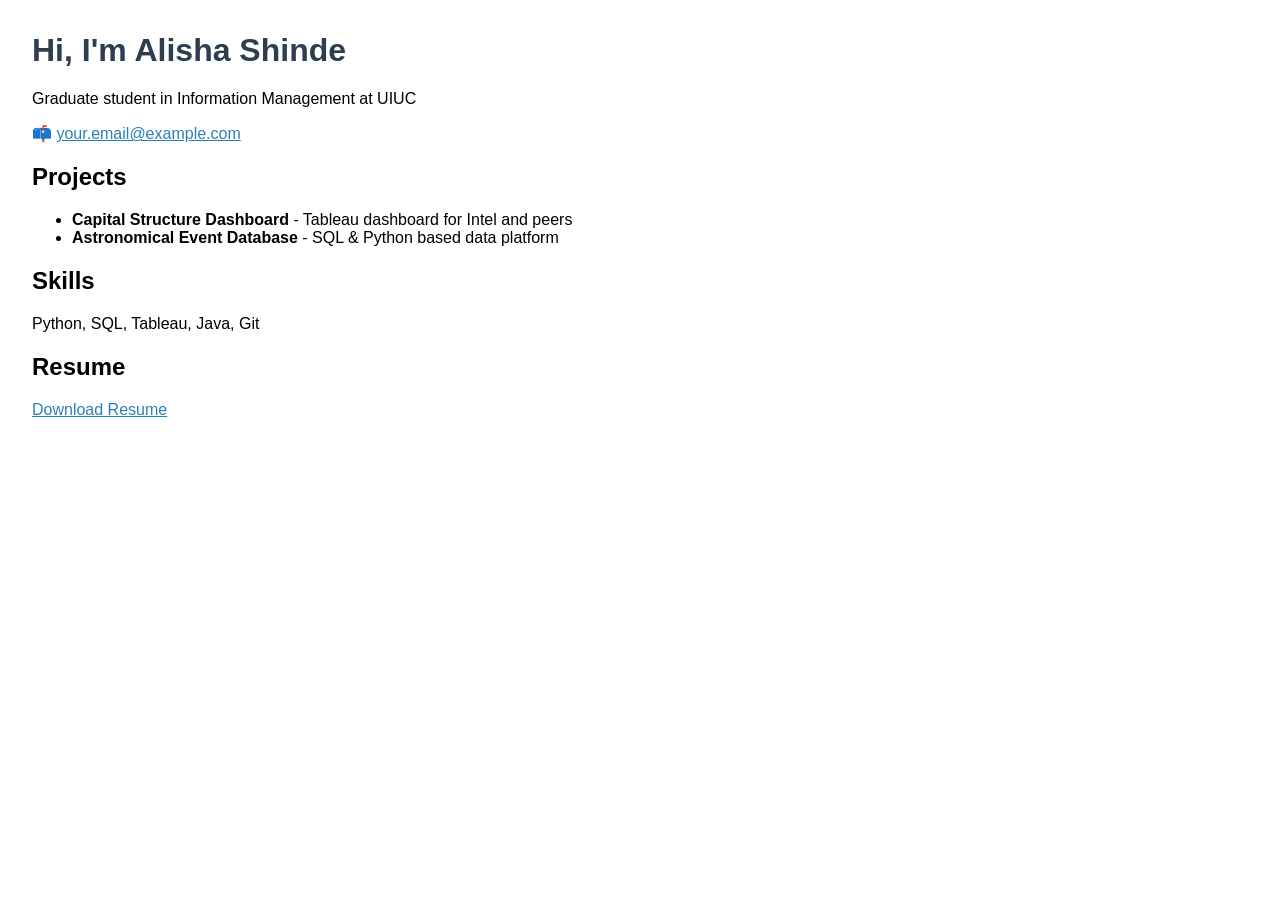
==== index.html @ d0abea77 "Create index.html" ====
<!DOCTYPE html>
<html>
<head>
  <title>Alisha Shinde | Portfolio</title>
  <meta charset="UTF-8">
  <meta name="viewport" content="width=device-width, initial-scale=1">
  <style>
    body { font-family: Arial, sans-serif; margin: 2rem; }
    h1 { color: #2c3e50; }
    a { color: #2980b9; }
  </style>
</head>
<body>
  <h1>Hi, I'm Alisha Shinde</h1>
  <p>Graduate student in Information Management at UIUC</p>
  <p>📫 <a href="mailto:your.email@example.com">your.email@example.com</a></p>

  <h2>Projects</h2>
  <ul>
    <li><strong>Capital Structure Dashboard</strong> - Tableau dashboard for Intel and peers</li>
    <li><strong>Astronomical Event Database</strong> - SQL & Python based data platform</li>
  </ul>

  <h2>Skills</h2>
  <p>Python, SQL, Tableau, Java, Git</p>

  <h2>Resume</h2>
  <p><a href="resume.pdf">Download Resume</a></p>
</body>
</html>
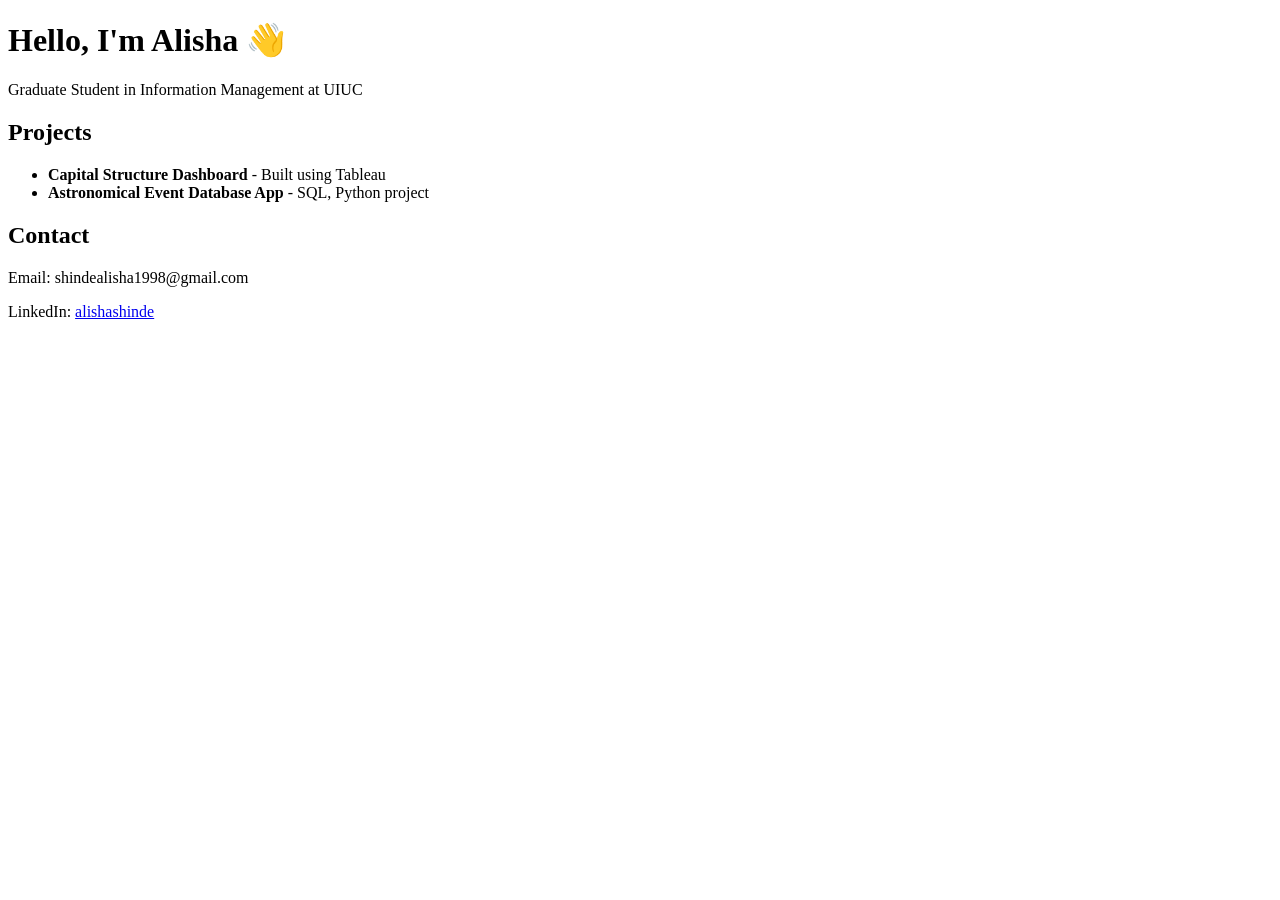
==== commit 96f253dd: "Update index.html" ====
--- a/index.html
+++ b/index.html
@@ -1,30 +1,22 @@
 <!DOCTYPE html>
-<html>
+<html lang="en">
 <head>
+  <meta charset="UTF-8" />
+  <meta name="viewport" content="width=device-width, initial-scale=1.0" />
   <title>Alisha Shinde | Portfolio</title>
-  <meta charset="UTF-8">
-  <meta name="viewport" content="width=device-width, initial-scale=1">
-  <style>
-    body { font-family: Arial, sans-serif; margin: 2rem; }
-    h1 { color: #2c3e50; }
-    a { color: #2980b9; }
-  </style>
 </head>
 <body>
-  <h1>Hi, I'm Alisha Shinde</h1>
-  <p>Graduate student in Information Management at UIUC</p>
-  <p>📫 <a href="mailto:your.email@example.com">your.email@example.com</a></p>
+  <h1>Hello, I'm Alisha 👋</h1>
+  <p>Graduate Student in Information Management at UIUC</p>
 
   <h2>Projects</h2>
   <ul>
-    <li><strong>Capital Structure Dashboard</strong> - Tableau dashboard for Intel and peers</li>
-    <li><strong>Astronomical Event Database</strong> - SQL & Python based data platform</li>
+    <li><strong>Capital Structure Dashboard</strong> - Built using Tableau</li>
+    <li><strong>Astronomical Event Database App</strong> - SQL, Python project</li>
   </ul>
 
-  <h2>Skills</h2>
-  <p>Python, SQL, Tableau, Java, Git</p>
-
-  <h2>Resume</h2>
-  <p><a href="resume.pdf">Download Resume</a></p>
+  <h2>Contact</h2>
+  <p>Email: shindealisha1998@gmail.com</p>
+  <p>LinkedIn: <a href="https://www.linkedin.com/in/alishashinde/">alishashinde</a></p>
 </body>
 </html>
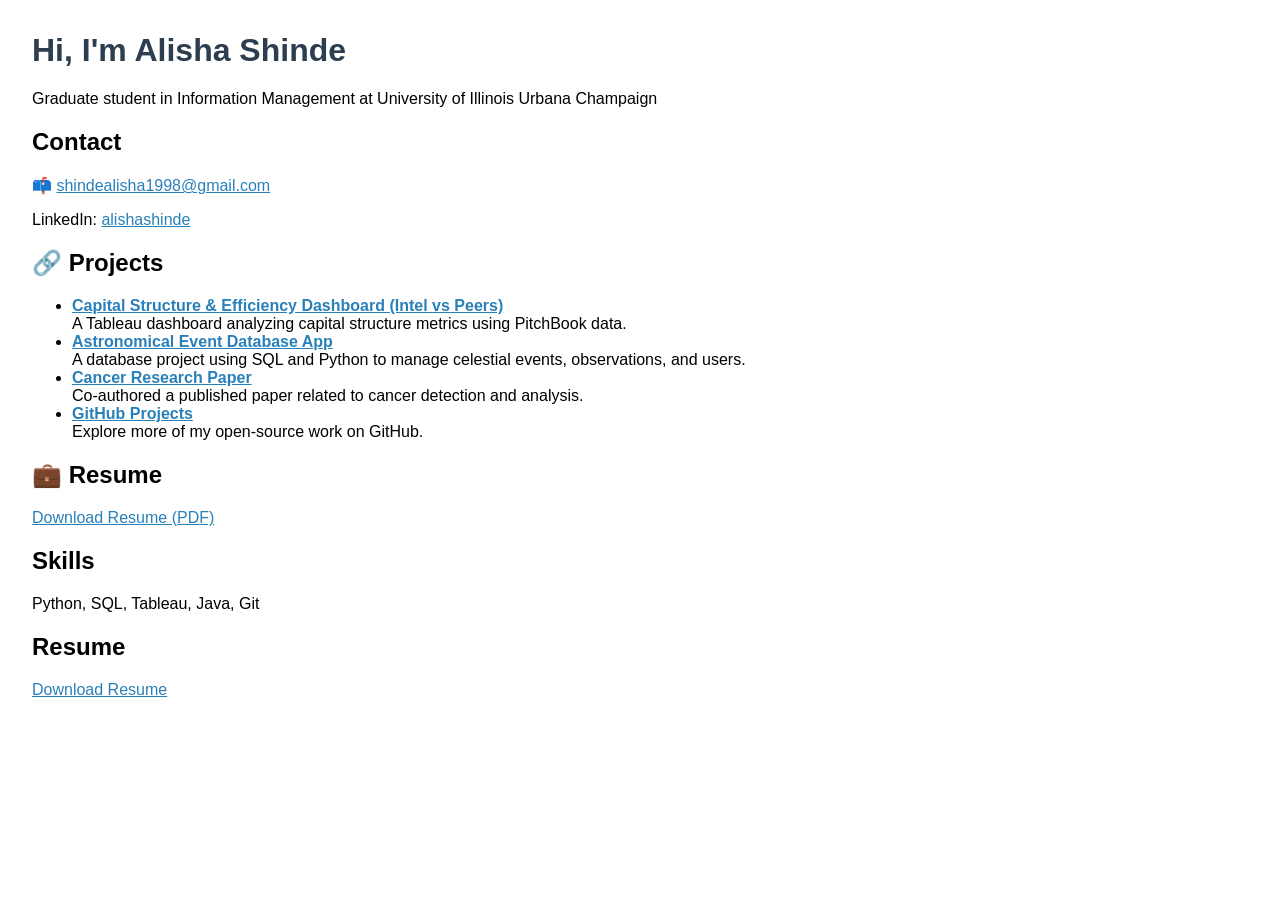
==== commit 722d767a: "Update index.html" ====
--- a/index.html
+++ b/index.html
@@ -1,22 +1,71 @@
 <!DOCTYPE html>
-<html lang="en">
+<html>
 <head>
-  <meta charset="UTF-8" />
-  <meta name="viewport" content="width=device-width, initial-scale=1.0" />
   <title>Alisha Shinde | Portfolio</title>
+  <meta charset="UTF-8">
+  <meta name="viewport" content="width=device-width, initial-scale=1">
+  <style>
+    body { font-family: Arial, sans-serif; margin: 2rem; }
+    h1 { color: #2c3e50; }
+    a { color: #2980b9; }
+  </style>
 </head>
 <body>
-  <h1>Hello, I'm Alisha 👋</h1>
-  <p>Graduate Student in Information Management at UIUC</p>
+  <h1>Hi, I'm Alisha Shinde</h1>
+  <p>Graduate student in Information Management at University of Illinois Urbana Champaign </p>
+  <h2>Contact</h2>
+  <p>📫 <a href="mailto:shindealisha1998@gmail.com">shindealisha1998@gmail.com</a></p>
+  <p>LinkedIn: <a href="https://www.linkedin.com/in/alishashinde/">alishashinde</a></p>
 
-  <h2>Projects</h2>
-  <ul>
-    <li><strong>Capital Structure Dashboard</strong> - Built using Tableau</li>
-    <li><strong>Astronomical Event Database App</strong> - SQL, Python project</li>
-  </ul>
+   <div class="section">
+    <h2>🔗 Projects</h2>
+    <ul>
+      <li>
+        <strong>
+          <a href="https://public.tableau.com/app/profile/alisha.shinde/viz/CapitalStructureEfficiencyDashboard-IntelvsPeers/Dashboard" target="_blank">
+            Capital Structure & Efficiency Dashboard (Intel vs Peers)
+          </a>
+        </strong><br />
+        A Tableau dashboard analyzing capital structure metrics using PitchBook data.
+      </li>
+      <li>
+        <strong>
+          <a href="https://github.com/alishashinde/astronomical-event-database" target="_blank">
+            Astronomical Event Database App
+          </a>
+        </strong><br />
+        A database project using SQL and Python to manage celestial events, observations, and users.
+      </li>
+      <li>
+        <strong>
+          <a href="https://turcomat.org/index.php/turkbilmat/article/view/1553" target="_blank">
+            Cancer Research Paper
+          </a>
+        </strong><br />
+        Co-authored a published paper related to cancer detection and analysis.
+      </li>
+      <li>
+        <strong>
+          <a href="https://github.com/alishashinde" target="_blank">
+            GitHub Projects
+          </a>
+        </strong><br />
+        Explore more of my open-source work on GitHub.
+      </li>
+    </ul>
+  </div>
 
-  <h2>Contact</h2>
-  <p>Email: shindealisha1998@gmail.com</p>
-  <p>LinkedIn: <a href="https://www.linkedin.com/in/alishashinde/">alishashinde</a></p>
+  <div class="section">
+    <h2>💼 Resume</h2>
+    <p>
+      <a href="resume.pdf" target="_blank">Download Resume (PDF)</a>
+    </p>
+  </div>
+
+  <h2>Skills</h2>
+  <p>Python, SQL, Tableau, Java, Git</p>
+
+  <h2>Resume</h2>
+  <p><a href="resume.pdf">Download Resume</a></p>
 </body>
 </html>
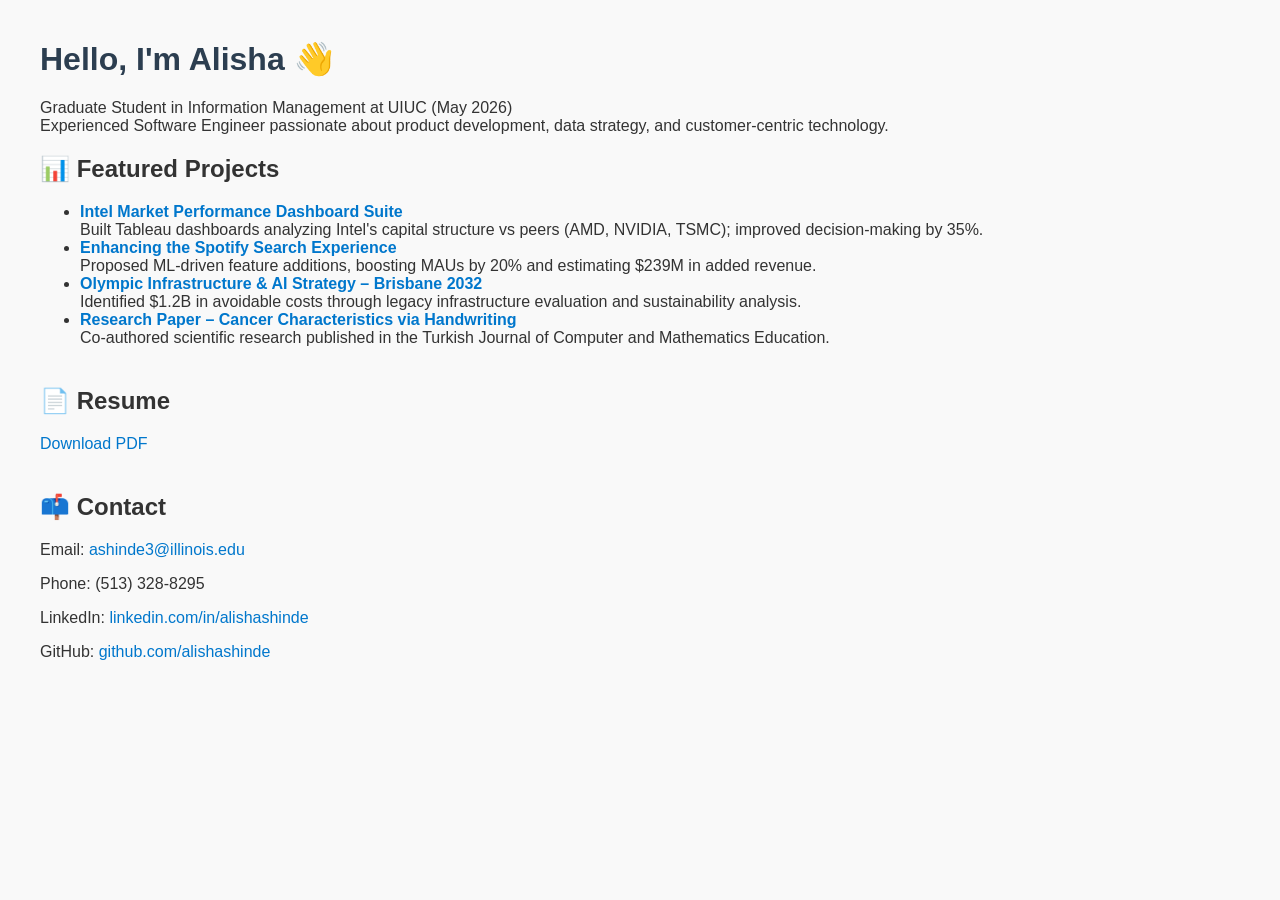
==== commit d41cfa1a: "Update index.html" ====
--- a/index.html
+++ b/index.html
@@ -1,71 +1,77 @@
 <!DOCTYPE html>
-<html>
+<html lang="en">
 <head>
+  <meta charset="UTF-8" />
+  <meta name="viewport" content="width=device-width, initial-scale=1.0" />
   <title>Alisha Shinde | Portfolio</title>
-  <meta charset="UTF-8">
-  <meta name="viewport" content="width=device-width, initial-scale=1">
   <style>
-    body { font-family: Arial, sans-serif; margin: 2rem; }
-    h1 { color: #2c3e50; }
-    a { color: #2980b9; }
+    body {
+      font-family: Arial, sans-serif;
+      margin: 40px;
+      background-color: #f9f9f9;
+      color: #333;
+    }
+    h1 {
+      color: #2c3e50;
+    }
+    a {
+      color: #0077cc;
+      text-decoration: none;
+    }
+    a:hover {
+      text-decoration: underline;
+    }
+    .section {
+      margin-bottom: 40px;
+    }
   </style>
 </head>
 <body>
-  <h1>Hi, I'm Alisha Shinde</h1>
-  <p>Graduate student in Information Management at University of Illinois Urbana Champaign </p>
-  <h2>Contact</h2>
-  <p>📫 <a href="mailto:shindealisha1998@gmail.com">shindealisha1998@gmail.com</a></p>
-  <p>LinkedIn: <a href="https://www.linkedin.com/in/alishashinde/">alishashinde</a></p>
+  <h1>Hello, I'm Alisha 👋</h1>
+  <p>Graduate Student in Information Management at UIUC (May 2026)<br>
+     Experienced Software Engineer passionate about product development, data strategy, and customer-centric technology.</p>
 
-   <div class="section">
-    <h2>🔗 Projects</h2>
+  <div class="section">
+    <h2>📊 Featured Projects</h2>
     <ul>
       <li>
-        <strong>
-          <a href="https://public.tableau.com/app/profile/alisha.shinde/viz/CapitalStructureEfficiencyDashboard-IntelvsPeers/Dashboard" target="_blank">
-            Capital Structure & Efficiency Dashboard (Intel vs Peers)
-          </a>
-        </strong><br />
-        A Tableau dashboard analyzing capital structure metrics using PitchBook data.
+        <strong><a href="https://github.com/alishashinde/Projects/tree/main/Intel_Market_Performance_Analysis/Intel_Market_Performance_Analysis" target="_blank">
+          Intel Market Performance Dashboard Suite
+        </a></strong><br />
+        Built Tableau dashboards analyzing Intel's capital structure vs peers (AMD, NVIDIA, TSMC); improved decision-making by 35%.
       </li>
       <li>
-        <strong>
-          <a href="https://github.com/alishashinde/astronomical-event-database" target="_blank">
-            Astronomical Event Database App
-          </a>
-        </strong><br />
-        A database project using SQL and Python to manage celestial events, observations, and users.
+        <strong><a href="https://medium.com/@shindealisha1998/enhancing-the-spotify-search-experience-a-path-to-better-music-discovery-f07d5b826cb5" target="_blank">
+          Enhancing the Spotify Search Experience
+        </a></strong><br />
+        Proposed ML-driven feature additions, boosting MAUs by 20% and estimating $239M in added revenue.
       </li>
       <li>
-        <strong>
-          <a href="https://turcomat.org/index.php/turkbilmat/article/view/1553" target="_blank">
-            Cancer Research Paper
-          </a>
-        </strong><br />
-        Co-authored a published paper related to cancer detection and analysis.
+        <strong><a href="https://github.com/alishashinde/Projects/tree/main/Al%20Strategies%20Brisbane%20Olymics%202032" target="_blank">
+          Olympic Infrastructure & AI Strategy – Brisbane 2032
+        </a></strong><br />
+        Identified $1.2B in avoidable costs through legacy infrastructure evaluation and sustainability analysis.
       </li>
       <li>
-        <strong>
-          <a href="https://github.com/alishashinde" target="_blank">
-            GitHub Projects
-          </a>
-        </strong><br />
-        Explore more of my open-source work on GitHub.
+        <strong><a href="https://turcomat.org/index.php/turkbilmat/article/view/1553" target="_blank">
+          Research Paper – Cancer Characteristics via Handwriting
+        </a></strong><br />
+        Co-authored scientific research published in the Turkish Journal of Computer and Mathematics Education.
       </li>
     </ul>
   </div>
 
   <div class="section">
-    <h2>💼 Resume</h2>
-    <p>
-      <a href="resume.pdf" target="_blank">Download Resume (PDF)</a>
-    </p>
+    <h2>📄 Resume</h2>
+    <p><a href="Alisha_Shinde_2025_Resume_UIUC.pdf" target="_blank">Download PDF</a></p>
   </div>
 
-  <h2>Skills</h2>
-  <p>Python, SQL, Tableau, Java, Git</p>
-
-  <h2>Resume</h2>
-  <p><a href="resume.pdf">Download Resume</a></p>
+  <div class="section">
+    <h2>📫 Contact</h2>
+    <p>Email: <a href="mailto:ashinde3@illinois.edu">ashinde3@illinois.edu</a></p>
+    <p>Phone: (513) 328-8295</p>
+    <p>LinkedIn: <a href="https://www.linkedin.com/in/alishashinde/" target="_blank">linkedin.com/in/alishashinde</a></p>
+    <p>GitHub: <a href="https://github.com/alishashinde" target="_blank">github.com/alishashinde</a></p>
+  </div>
 </body>
 </html>
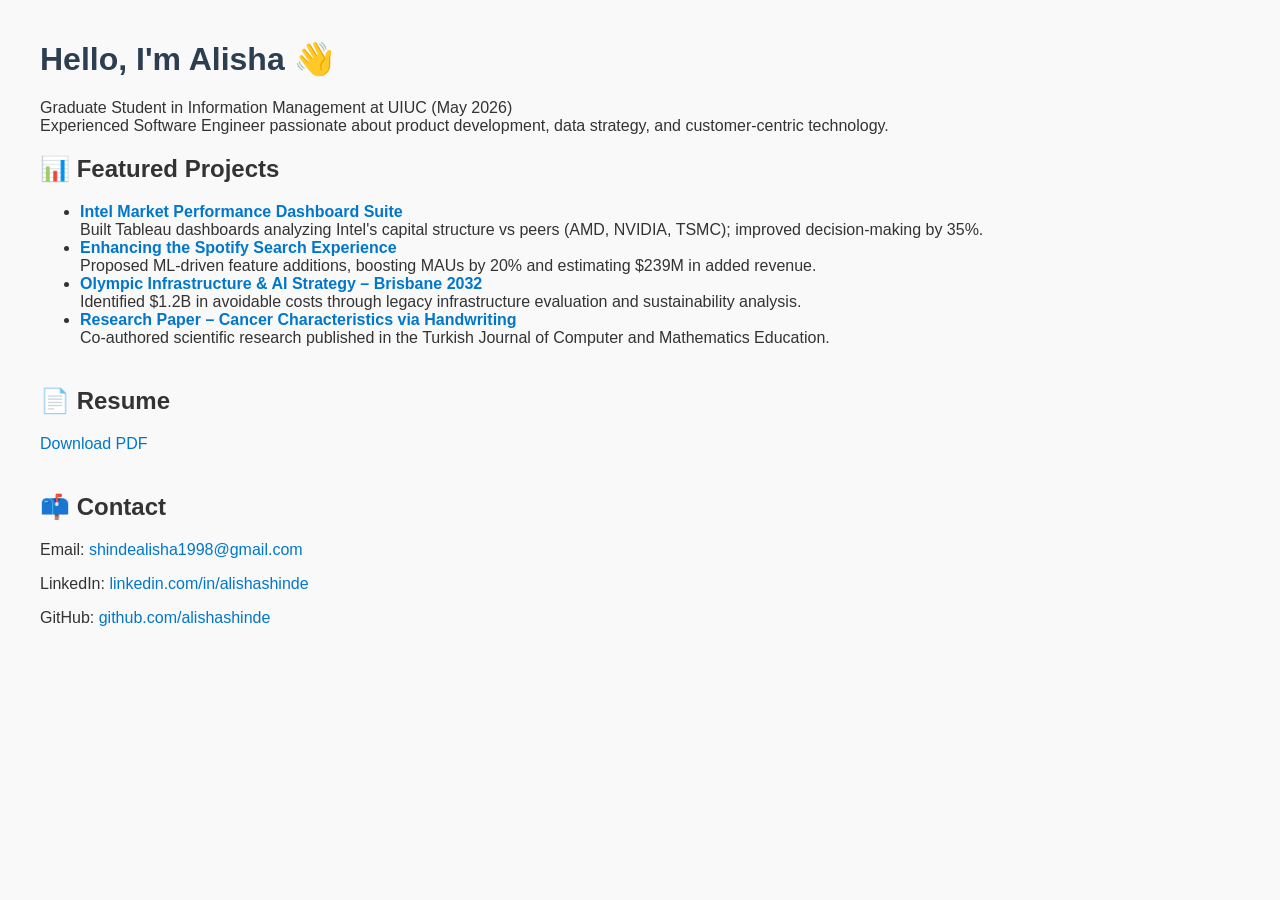
==== commit 0e2980c1: "Update index.html" ====
--- a/index.html
+++ b/index.html
@@ -68,8 +68,7 @@
 
   <div class="section">
     <h2>📫 Contact</h2>
-    <p>Email: <a href="mailto:ashinde3@illinois.edu">ashinde3@illinois.edu</a></p>
-    <p>Phone: (513) 328-8295</p>
+    <p>Email: <a href="mailto:shindealisha1998@gmail.com">shindealisha1998@gmail.com</a></p>
     <p>LinkedIn: <a href="https://www.linkedin.com/in/alishashinde/" target="_blank">linkedin.com/in/alishashinde</a></p>
     <p>GitHub: <a href="https://github.com/alishashinde" target="_blank">github.com/alishashinde</a></p>
   </div>
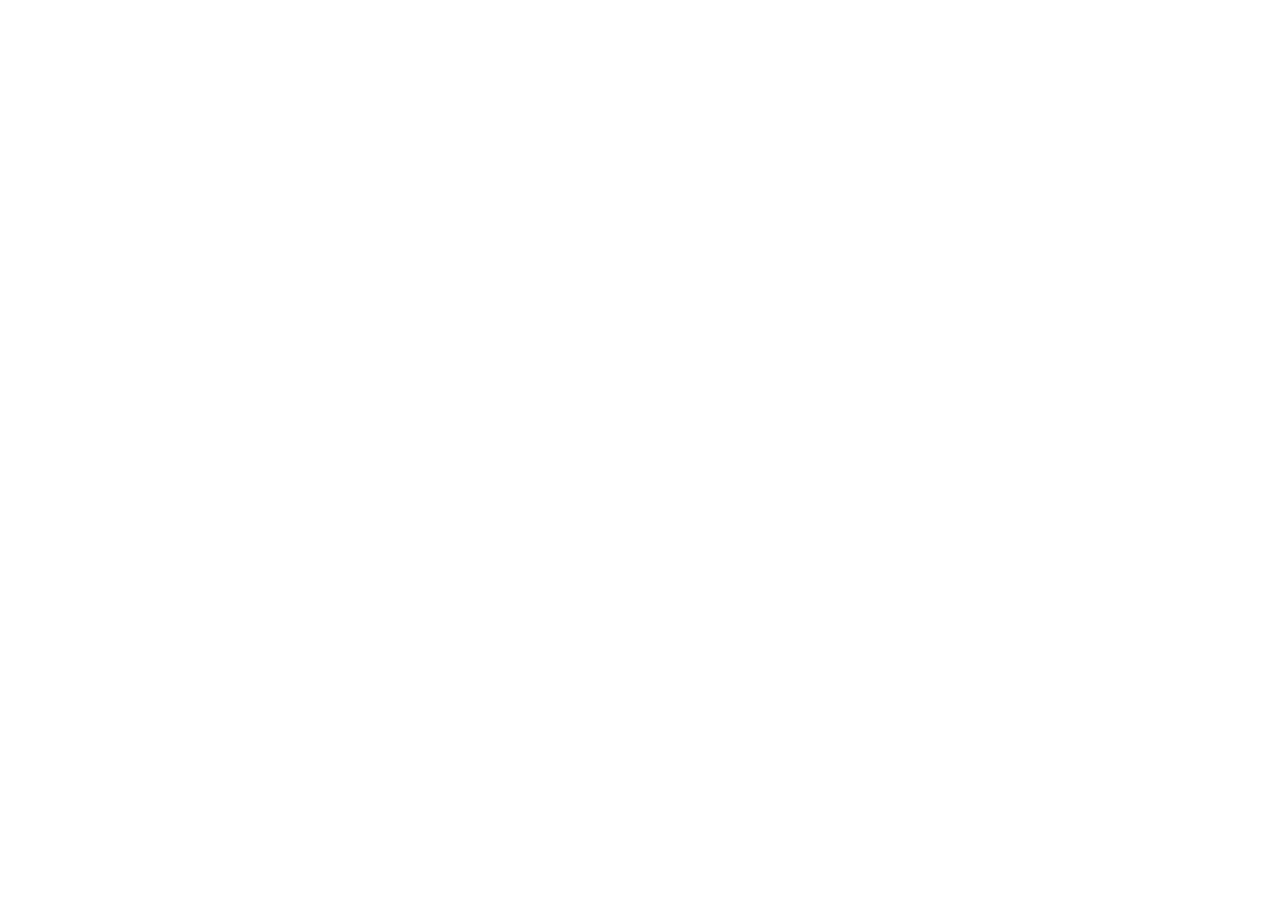
==== commit 69a58548: "Something" ====
--- a/index.html
+++ b/index.html
@@ -1,4 +1,4 @@
-<!DOCTYPE html>
+<!-- <!DOCTYPE html>
 <html lang="en">
 <head>
   <meta charset="UTF-8" />
@@ -73,4 +73,19 @@
     <p>GitHub: <a href="https://github.com/alishashinde" target="_blank">github.com/alishashinde</a></p>
   </div>
 </body>
-</html>
+</html> -->
+
+
+
+<!DOCTYPE html>
+<html lang="en">
+<head>
+  <meta charset="UTF-8">
+  <meta name="viewport" content="width=device-width, initial-scale=1.0">
+  <title>Example Something</title>
+</head>
+<body>
+  <svg id="myviz"></svg>
+    <circle cx = "250", cy = "250"></circle>
+</body>
+</html>
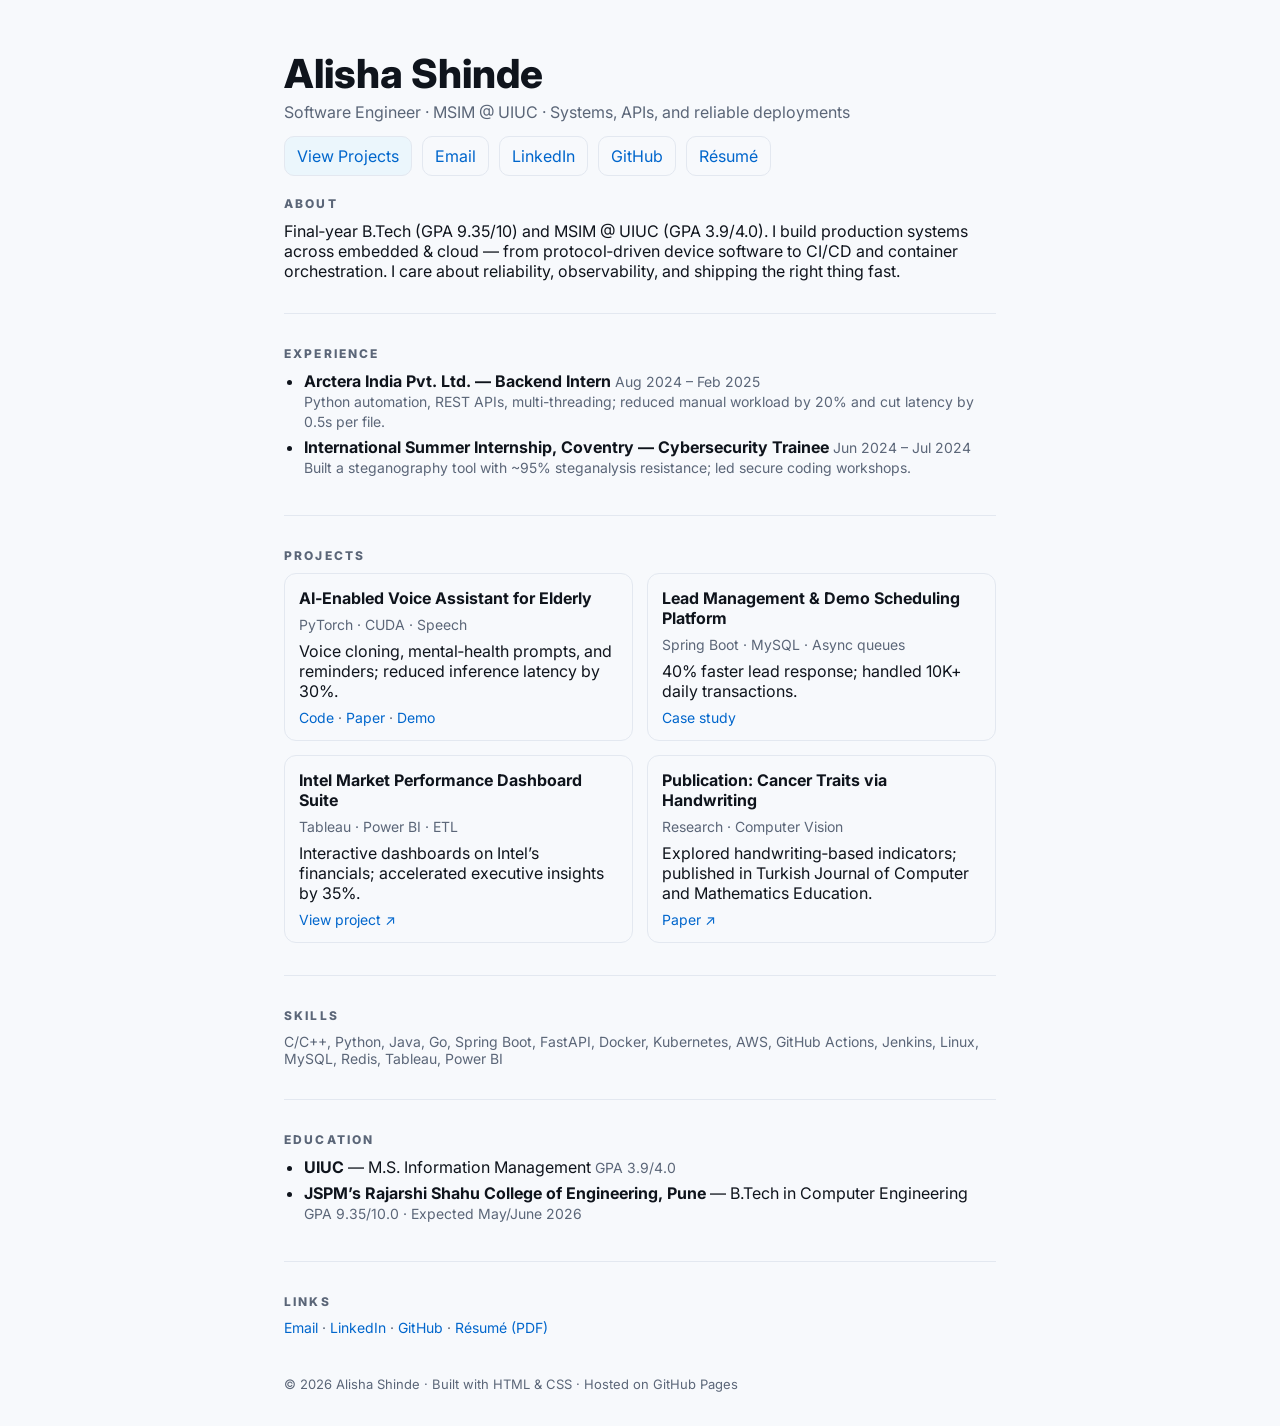
==== commit 2fab11ae: "Update index.html" ====
--- a/index.html
+++ b/index.html
@@ -1,91 +1,154 @@
-<!-- <!DOCTYPE html>
+<!DOCTYPE html>
 <html lang="en">
 <head>
-  <meta charset="UTF-8" />
-  <meta name="viewport" content="width=device-width, initial-scale=1.0" />
-  <title>Alisha Shinde | Portfolio</title>
+  <meta charset="utf-8" />
+  <meta name="viewport" content="width=device-width, initial-scale=1" />
+  <title>Alisha Shinde</title>
+  <meta name="description" content="Alisha Shinde — software engineer portfolio" />
+  <link rel="preconnect" href="https://fonts.googleapis.com">
+  <link rel="preconnect" href="https://fonts.gstatic.com" crossorigin>
+  <link href="https://fonts.googleapis.com/css2?family=Inter:wght@300;400;600;800&display=swap" rel="stylesheet">
   <style>
-    body {
-      font-family: Arial, sans-serif;
-      margin: 40px;
-      background-color: #f9f9f9;
-      color: #333;
+    :root{
+      --bg:#0b0c10;--fg:#e6eaf2;--muted:#99a2b3;--line:#1c2330;--accent:#57c7ff;
     }
-    h1 {
-      color: #2c3e50;
+    @media (prefers-color-scheme: light){
+      :root{--bg:#f7f9fc;--fg:#0f141c;--muted:#5b6678;--line:#e3e8f0;--accent:#0066cc}
     }
-    a {
-      color: #0077cc;
-      text-decoration: none;
-    }
-    a:hover {
-      text-decoration: underline;
-    }
-    .section {
-      margin-bottom: 40px;
-    }
+    *{box-sizing:border-box}
+    html,body{height:100%}
+    body{margin:0;font-family:Inter,system-ui,Segoe UI,Roboto,Helvetica,Arial,sans-serif;background:var(--bg);color:var(--fg);-webkit-font-smoothing:antialiased;}
+    a{color:var(--accent);text-decoration:none}
+    a:hover{text-decoration:underline}
+    .wrap{max-width:760px;margin:0 auto;padding:24px}
+    /* Skip link */
+    .skip{position:absolute;left:-9999px;top:auto;width:1px;height:1px;overflow:hidden}
+    .skip:focus{position:static;width:auto;height:auto;padding:8px 10px;background:var(--line);color:var(--fg);border-radius:8px}
+
+    header{padding:28px 0 10px}
+    .name{font-size:40px;line-height:1.1;margin:0 0 6px;font-weight:800}
+    .tag{margin:0;color:var(--muted)}
+    .actions{margin-top:14px;display:flex;flex-wrap:wrap;gap:10px}
+    .btn{display:inline-flex;align-items:center;gap:8px;border:1px solid var(--line);padding:9px 12px;border-radius:10px}
+    .btn.primary{background:rgba(87,199,255,.08)}
+
+    hr{border:0;border-top:1px solid var(--line);margin:22px 0}
+    section{padding:10px 0}
+    h2{font-size:12px;letter-spacing:.18em;text-transform:uppercase;font-weight:800;color:var(--muted);margin:0 0 10px}
+    p{margin:8px 0 0}
+    ul{margin:0;padding-left:20px}
+    li{margin:6px 0}
+    .meta{color:var(--muted);font-size:14px}
+
+    .projects{display:grid;gap:14px}
+    @media(min-width:720px){.projects{grid-template-columns:1fr 1fr}}
+    .card{border:1px solid var(--line);border-radius:12px;padding:14px}
+    .card h3{margin:0 0 4px;font-size:16px}
+
+    footer{color:var(--muted);font-size:13px;margin:30px 0 10px}
   </style>
 </head>
 <body>
-  <h1>Hello, I'm Alisha 👋</h1>
-  <p>Graduate Student in Information Management at UIUC (May 2026)<br>
-     Experienced Software Engineer passionate about product development, data strategy, and customer-centric technology.</p>
+  <a href="#content" class="skip">Skip to content</a>
+  <div class="wrap">
+    <header>
+      <h1 class="name">Alisha Shinde</h1>
+      <p class="tag">Software Engineer · MSIM @ UIUC · Systems, APIs, and reliable deployments</p>
+      <div class="actions">
+        <a class="btn primary" href="#projects">View Projects</a>
+        <a class="btn" href="mailto:ashinde3@illinois.edu">Email</a>
+        <a class="btn" href="https://www.linkedin.com/in/alishashinde" target="_blank" rel="noreferrer">LinkedIn</a>
+        <a class="btn" href="https://github.com/alishashinde" target="_blank" rel="noreferrer">GitHub</a>
+        <a class="btn" href="Alisha_Shinde_Resume_2025_UIUC.pdf" target="_blank" rel="noreferrer">Résumé</a>
+      </div>
+    </header>
 
-  <div class="section">
-    <h2>📊 Featured Projects</h2>
-    <ul>
-      <li>
-        <strong><a href="https://github.com/alishashinde/Projects/tree/main/Intel_Market_Performance_Analysis/Intel_Market_Performance_Analysis" target="_blank">
-          Intel Market Performance Dashboard Suite
-        </a></strong><br />
-        Built Tableau dashboards analyzing Intel's capital structure vs peers (AMD, NVIDIA, TSMC); improved decision-making by 35%.
-      </li>
-      <li>
-        <strong><a href="https://medium.com/@shindealisha1998/enhancing-the-spotify-search-experience-a-path-to-better-music-discovery-f07d5b826cb5" target="_blank">
-          Enhancing the Spotify Search Experience
-        </a></strong><br />
-        Proposed ML-driven feature additions, boosting MAUs by 20% and estimating $239M in added revenue.
-      </li>
-      <li>
-        <strong><a href="https://github.com/alishashinde/Projects/tree/main/Al%20Strategies%20Brisbane%20Olymics%202032" target="_blank">
-          Olympic Infrastructure & AI Strategy – Brisbane 2032
-        </a></strong><br />
-        Identified $1.2B in avoidable costs through legacy infrastructure evaluation and sustainability analysis.
-      </li>
-      <li>
-        <strong><a href="https://turcomat.org/index.php/turkbilmat/article/view/1553" target="_blank">
-          Research Paper – Cancer Characteristics via Handwriting
-        </a></strong><br />
-        Co-authored scientific research published in the Turkish Journal of Computer and Mathematics Education.
-      </li>
-    </ul>
+    <main id="content">
+      <section id="about">
+        <h2>About</h2>
+        <p>Final‑year B.Tech (GPA 9.35/10) and MSIM @ UIUC (GPA 3.9/4.0). I build production systems across embedded & cloud — from protocol‑driven device software to CI/CD and container orchestration. I care about reliability, observability, and shipping the right thing fast.</p>
+      </section>
+
+      <hr>
+      <section id="experience">
+        <h2>Experience</h2>
+        <ul>
+          <li>
+            <strong>Arctera India Pvt. Ltd. — Backend Intern</strong> <span class="meta">Aug 2024 – Feb 2025</span>
+            <br><span class="meta">Python automation, REST APIs, multi-threading; reduced manual workload by 20% and cut latency by 0.5s per file.</span>
+          </li>
+          <li>
+            <strong>International Summer Internship, Coventry — Cybersecurity Trainee</strong> <span class="meta">Jun 2024 – Jul 2024</span>
+            <br><span class="meta">Built a steganography tool with ~95% steganalysis resistance; led secure coding workshops.</span>
+          </li>
+        </ul>
+      </section>
+
+      <hr>
+      <section id="projects">
+        <h2>Projects</h2>
+        <div class="projects">
+          <article class="card">
+            <h3>AI‑Enabled Voice Assistant for Elderly</h3>
+            <p class="meta">PyTorch · CUDA · Speech</p>
+            <p>Voice cloning, mental‑health prompts, and reminders; reduced inference latency by 30%.</p>
+            <p class="meta"><a href="#">Code</a> · <a href="#">Paper</a> · <a href="#">Demo</a></p>
+          </article>
+          <article class="card">
+            <h3>Lead Management & Demo Scheduling Platform</h3>
+            <p class="meta">Spring Boot · MySQL · Async queues</p>
+            <p>40% faster lead response; handled 10K+ daily transactions.</p>
+            <p class="meta"><a href="#">Case study</a></p>
+          </article>
+          <article class="card">
+            <h3>Intel Market Performance Dashboard Suite</h3>
+            <p class="meta">Tableau · Power BI · ETL</p>
+            <p>Interactive dashboards on Intel’s financials; accelerated executive insights by 35%.</p>
+            <p class="meta"><a href="https://github.com/alishashinde/Projects/tree/main/Intel_Market_Performance_Analysis/Intel_Market_Performance_Analysis" target="_blank" rel="noreferrer">View project ↗</a></p>
+          </article>
+          <article class="card">
+            <h3>Publication: Cancer Traits via Handwriting</h3>
+            <p class="meta">Research · Computer Vision</p>
+            <p>Explored handwriting‑based indicators; published in Turkish Journal of Computer and Mathematics Education.</p>
+            <p class="meta"><a href="https://turcomat.org/index.php/turkbilmat/article/view/1553" target="_blank" rel="noreferrer">Paper ↗</a></p>
+          </article>
+        </div>
+      </section>
+
+      <hr>
+      <section id="skills">
+        <h2>Skills</h2>
+        <p class="meta">C/C++, Python, Java, Go, Spring Boot, FastAPI, Docker, Kubernetes, AWS, GitHub Actions, Jenkins, Linux, MySQL, Redis, Tableau, Power BI</p>
+      </section>
+
+      <hr>
+      <section id="education">
+        <h2>Education</h2>
+        <ul>
+          <li><strong>UIUC</strong> — M.S. Information Management <span class="meta">GPA 3.9/4.0</span></li>
+          <li><strong>JSPM’s Rajarshi Shahu College of Engineering, Pune</strong> — B.Tech in Computer Engineering <span class="meta">GPA 9.35/10.0 · Expected May/June 2026</span></li>
+        </ul>
+      </section>
+
+      <hr>
+      <section id="links">
+        <h2>Links</h2>
+        <p class="meta">
+          <a href="mailto:ashinde3@illinois.edu">Email</a> ·
+          <a href="https://www.linkedin.com/in/alishashinde" target="_blank" rel="noreferrer">LinkedIn</a> ·
+          <a href="https://github.com/alishashinde" target="_blank" rel="noreferrer">GitHub</a> ·
+          <a href="Alisha_Shinde_Resume_2025_UIUC.pdf" target="_blank" rel="noreferrer">Résumé (PDF)</a>
+        </p>
+      </section>
+
+      <footer>
+        © <span id="year"></span> Alisha Shinde · Built with HTML & CSS · Hosted on GitHub Pages
+      </footer>
+    </main>
   </div>
 
-  <div class="section">
-    <h2>📄 Resume</h2>
-    <p><a href="Alisha_Shinde_2025_Resume_UIUC.pdf" target="_blank">Download PDF</a></p>
-  </div>
-
-  <div class="section">
-    <h2>📫 Contact</h2>
-    <p>Email: <a href="mailto:shindealisha1998@gmail.com">shindealisha1998@gmail.com</a></p>
-    <p>LinkedIn: <a href="https://www.linkedin.com/in/alishashinde/" target="_blank">linkedin.com/in/alishashinde</a></p>
-    <p>GitHub: <a href="https://github.com/alishashinde" target="_blank">github.com/alishashinde</a></p>
-  </div>
+  <script>
+    document.getElementById('year').textContent = new Date().getFullYear();
+  </script>
 </body>
-</html> -->
-
-
-
-<!DOCTYPE html>
-<html lang="en">
-<head>
-  <meta charset="UTF-8">
-  <meta name="viewport" content="width=device-width, initial-scale=1.0">
-  <title>Example Something</title>
-</head>
-<body>
-  <svg id="myviz"></svg>
-    <circle cx = "250", cy = "250"></circle>
-</body>
-</html>+</html>
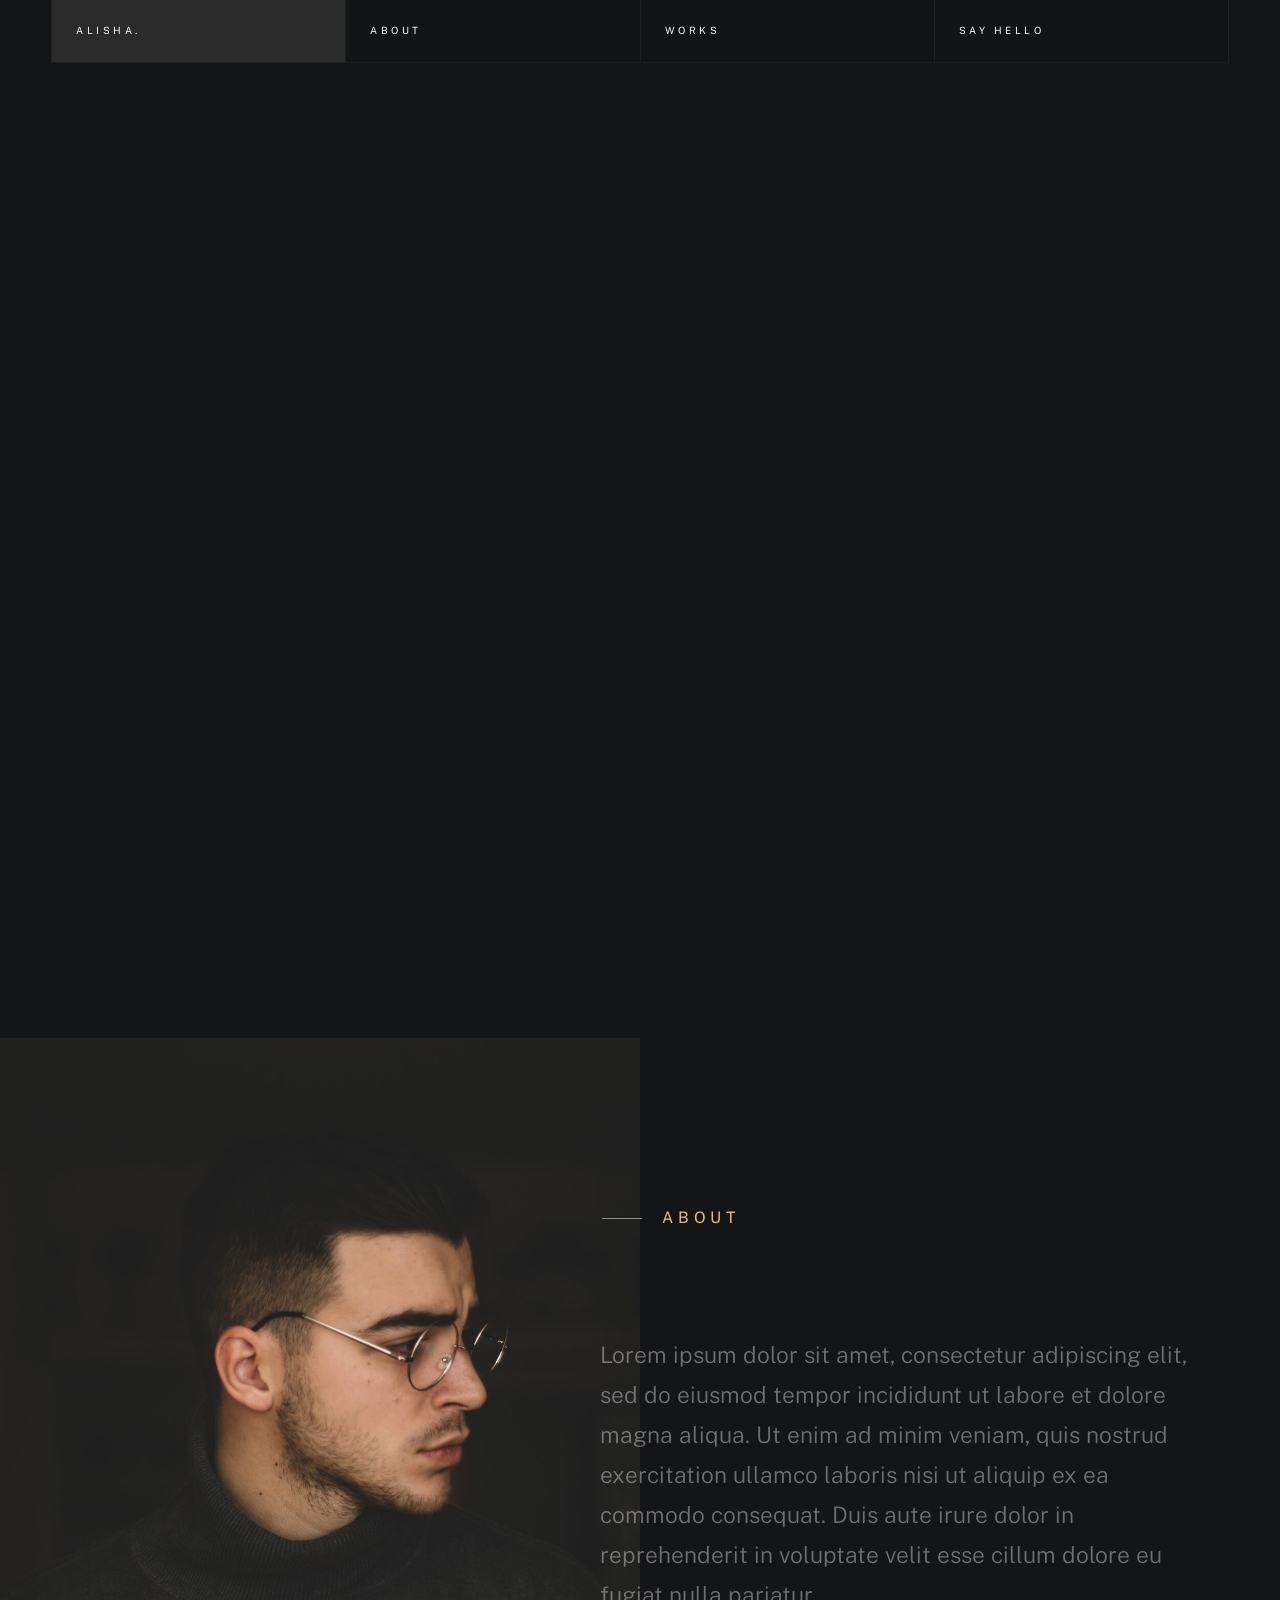
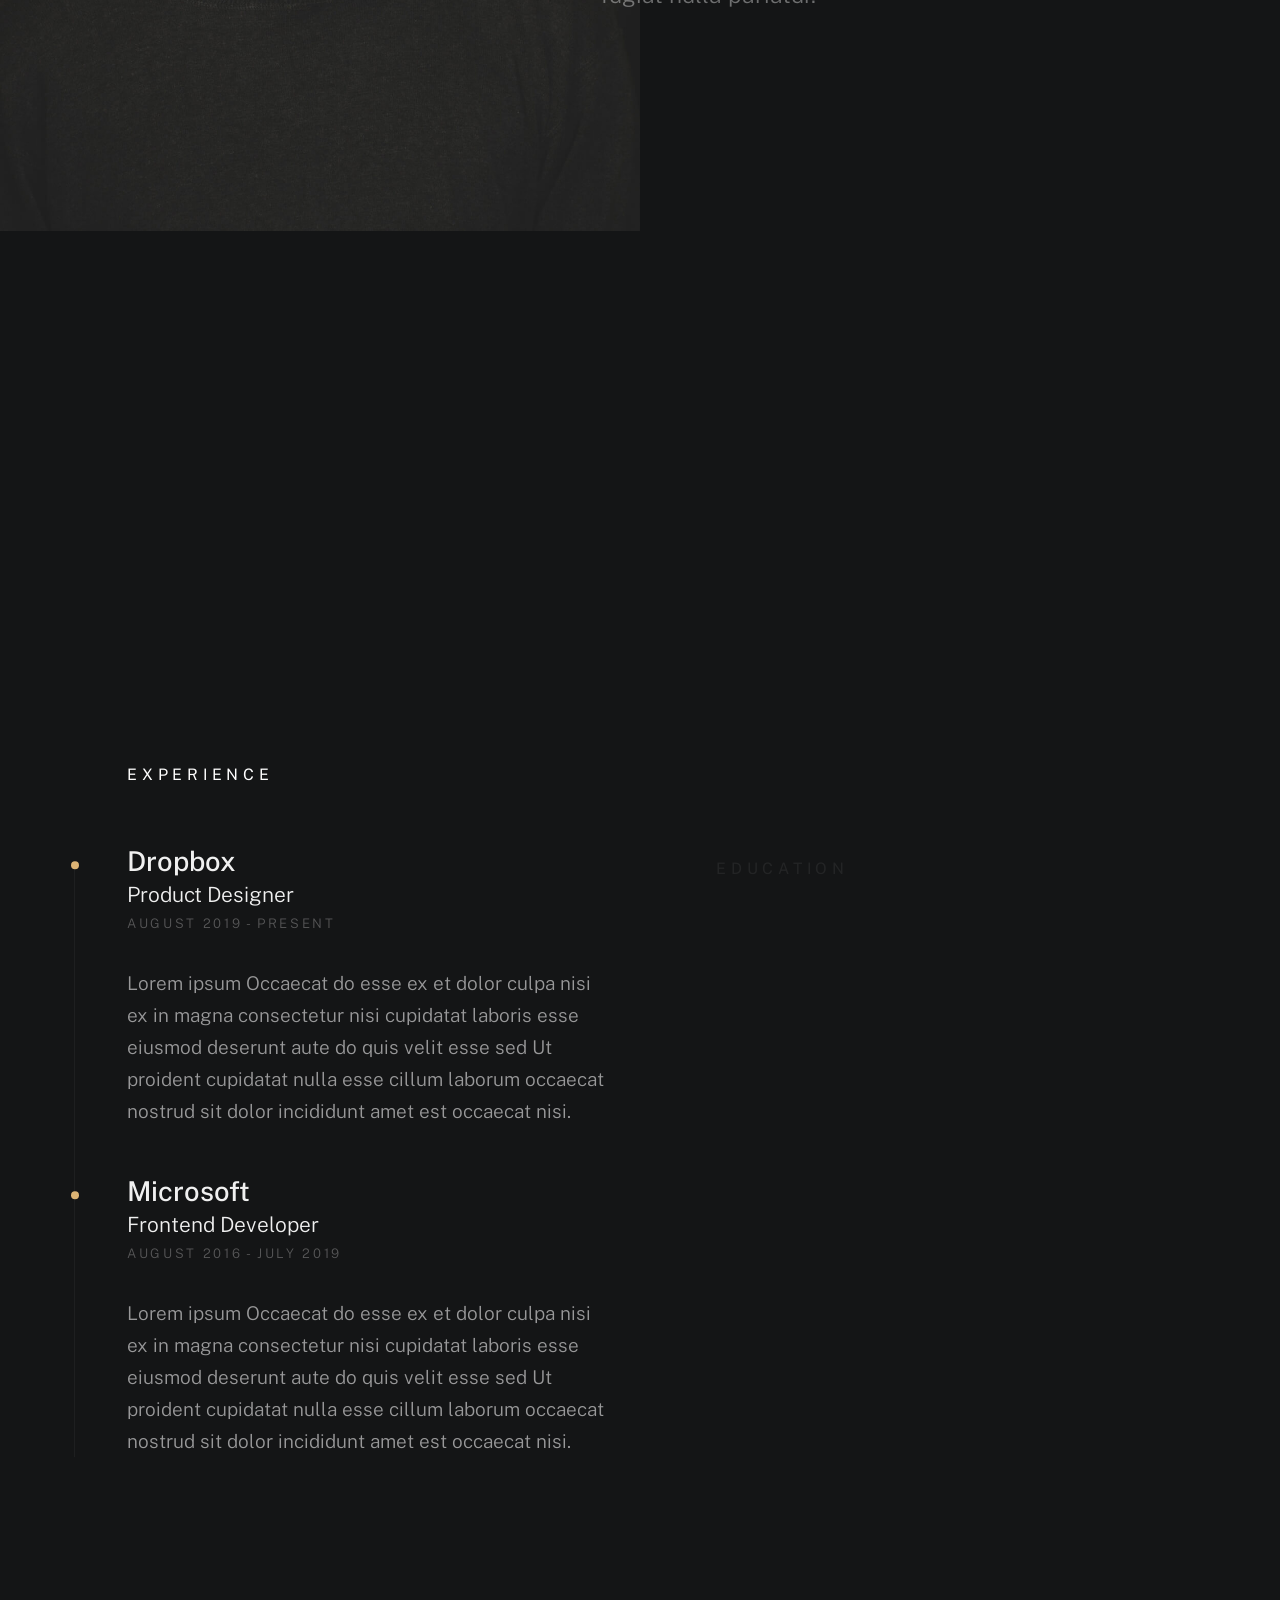
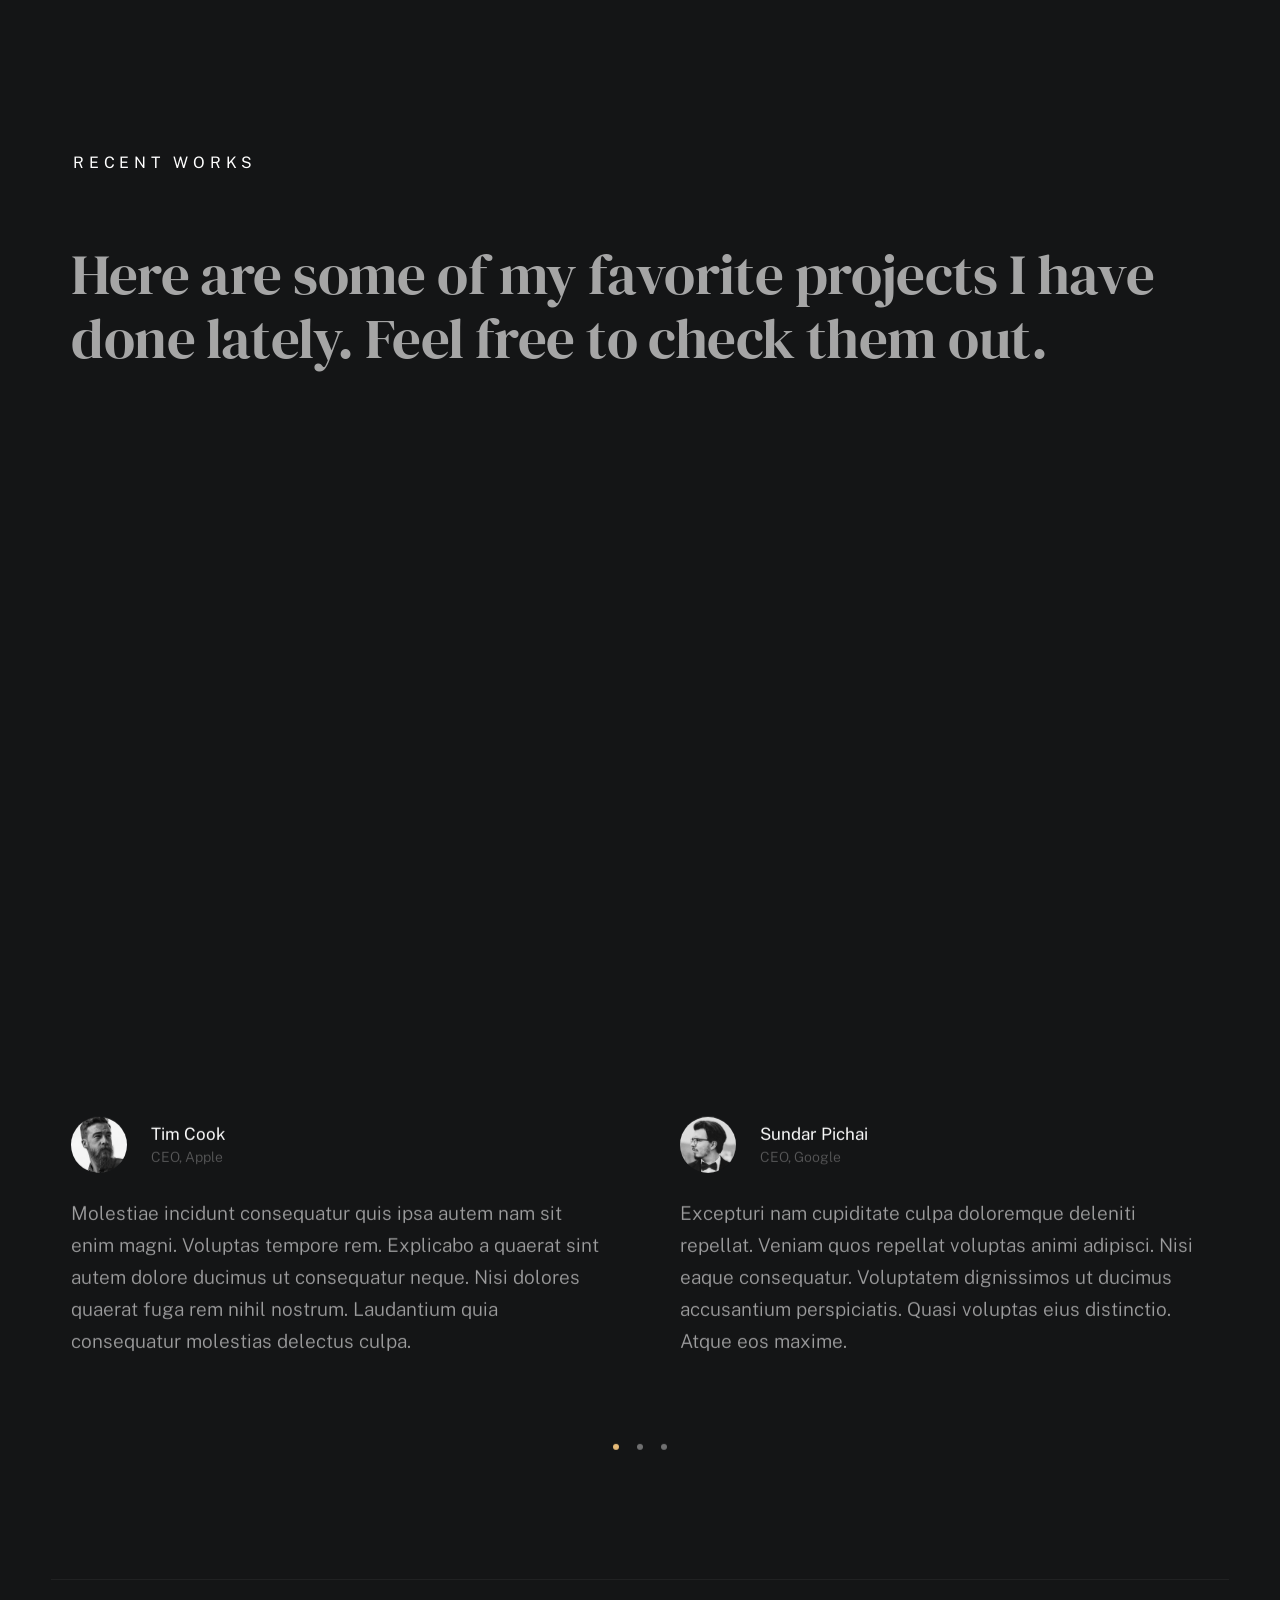
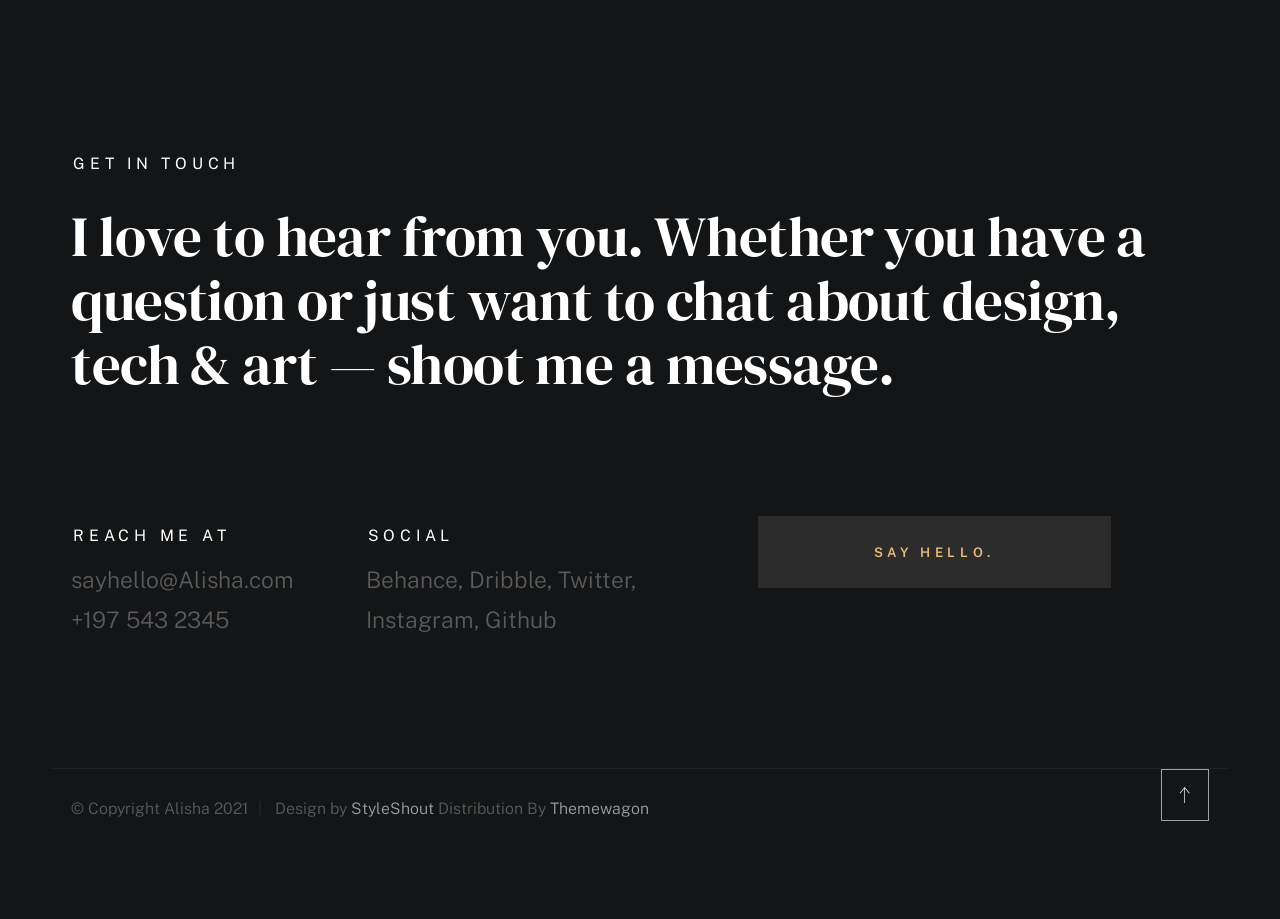
==== commit 944789fb: "Changes: Upload Template" ====
--- a/index.html
+++ b/index.html
@@ -1,154 +1,655 @@
-<!DOCTYPE html>
-<html lang="en">
-<head>
-  <meta charset="utf-8" />
-  <meta name="viewport" content="width=device-width, initial-scale=1" />
-  <title>Alisha Shinde</title>
-  <meta name="description" content="Alisha Shinde — software engineer portfolio" />
-  <link rel="preconnect" href="https://fonts.googleapis.com">
-  <link rel="preconnect" href="https://fonts.gstatic.com" crossorigin>
-  <link href="https://fonts.googleapis.com/css2?family=Inter:wght@300;400;600;800&display=swap" rel="stylesheet">
-  <style>
-    :root{
-      --bg:#0b0c10;--fg:#e6eaf2;--muted:#99a2b3;--line:#1c2330;--accent:#57c7ff;
-    }
-    @media (prefers-color-scheme: light){
-      :root{--bg:#f7f9fc;--fg:#0f141c;--muted:#5b6678;--line:#e3e8f0;--accent:#0066cc}
-    }
-    *{box-sizing:border-box}
-    html,body{height:100%}
-    body{margin:0;font-family:Inter,system-ui,Segoe UI,Roboto,Helvetica,Arial,sans-serif;background:var(--bg);color:var(--fg);-webkit-font-smoothing:antialiased;}
-    a{color:var(--accent);text-decoration:none}
-    a:hover{text-decoration:underline}
-    .wrap{max-width:760px;margin:0 auto;padding:24px}
-    /* Skip link */
-    .skip{position:absolute;left:-9999px;top:auto;width:1px;height:1px;overflow:hidden}
-    .skip:focus{position:static;width:auto;height:auto;padding:8px 10px;background:var(--line);color:var(--fg);border-radius:8px}
-
-    header{padding:28px 0 10px}
-    .name{font-size:40px;line-height:1.1;margin:0 0 6px;font-weight:800}
-    .tag{margin:0;color:var(--muted)}
-    .actions{margin-top:14px;display:flex;flex-wrap:wrap;gap:10px}
-    .btn{display:inline-flex;align-items:center;gap:8px;border:1px solid var(--line);padding:9px 12px;border-radius:10px}
-    .btn.primary{background:rgba(87,199,255,.08)}
-
-    hr{border:0;border-top:1px solid var(--line);margin:22px 0}
-    section{padding:10px 0}
-    h2{font-size:12px;letter-spacing:.18em;text-transform:uppercase;font-weight:800;color:var(--muted);margin:0 0 10px}
-    p{margin:8px 0 0}
-    ul{margin:0;padding-left:20px}
-    li{margin:6px 0}
-    .meta{color:var(--muted);font-size:14px}
-
-    .projects{display:grid;gap:14px}
-    @media(min-width:720px){.projects{grid-template-columns:1fr 1fr}}
-    .card{border:1px solid var(--line);border-radius:12px;padding:14px}
-    .card h3{margin:0 0 4px;font-size:16px}
-
-    footer{color:var(--muted);font-size:13px;margin:30px 0 10px}
-  </style>
-</head>
-<body>
-  <a href="#content" class="skip">Skip to content</a>
-  <div class="wrap">
-    <header>
-      <h1 class="name">Alisha Shinde</h1>
-      <p class="tag">Software Engineer · MSIM @ UIUC · Systems, APIs, and reliable deployments</p>
-      <div class="actions">
-        <a class="btn primary" href="#projects">View Projects</a>
-        <a class="btn" href="mailto:ashinde3@illinois.edu">Email</a>
-        <a class="btn" href="https://www.linkedin.com/in/alishashinde" target="_blank" rel="noreferrer">LinkedIn</a>
-        <a class="btn" href="https://github.com/alishashinde" target="_blank" rel="noreferrer">GitHub</a>
-        <a class="btn" href="Alisha_Shinde_Resume_2025_UIUC.pdf" target="_blank" rel="noreferrer">Résumé</a>
-      </div>
-    </header>
-
-    <main id="content">
-      <section id="about">
-        <h2>About</h2>
-        <p>Final‑year B.Tech (GPA 9.35/10) and MSIM @ UIUC (GPA 3.9/4.0). I build production systems across embedded & cloud — from protocol‑driven device software to CI/CD and container orchestration. I care about reliability, observability, and shipping the right thing fast.</p>
-      </section>
-
-      <hr>
-      <section id="experience">
-        <h2>Experience</h2>
-        <ul>
-          <li>
-            <strong>Arctera India Pvt. Ltd. — Backend Intern</strong> <span class="meta">Aug 2024 – Feb 2025</span>
-            <br><span class="meta">Python automation, REST APIs, multi-threading; reduced manual workload by 20% and cut latency by 0.5s per file.</span>
-          </li>
-          <li>
-            <strong>International Summer Internship, Coventry — Cybersecurity Trainee</strong> <span class="meta">Jun 2024 – Jul 2024</span>
-            <br><span class="meta">Built a steganography tool with ~95% steganalysis resistance; led secure coding workshops.</span>
-          </li>
-        </ul>
-      </section>
-
-      <hr>
-      <section id="projects">
-        <h2>Projects</h2>
-        <div class="projects">
-          <article class="card">
-            <h3>AI‑Enabled Voice Assistant for Elderly</h3>
-            <p class="meta">PyTorch · CUDA · Speech</p>
-            <p>Voice cloning, mental‑health prompts, and reminders; reduced inference latency by 30%.</p>
-            <p class="meta"><a href="#">Code</a> · <a href="#">Paper</a> · <a href="#">Demo</a></p>
-          </article>
-          <article class="card">
-            <h3>Lead Management & Demo Scheduling Platform</h3>
-            <p class="meta">Spring Boot · MySQL · Async queues</p>
-            <p>40% faster lead response; handled 10K+ daily transactions.</p>
-            <p class="meta"><a href="#">Case study</a></p>
-          </article>
-          <article class="card">
-            <h3>Intel Market Performance Dashboard Suite</h3>
-            <p class="meta">Tableau · Power BI · ETL</p>
-            <p>Interactive dashboards on Intel’s financials; accelerated executive insights by 35%.</p>
-            <p class="meta"><a href="https://github.com/alishashinde/Projects/tree/main/Intel_Market_Performance_Analysis/Intel_Market_Performance_Analysis" target="_blank" rel="noreferrer">View project ↗</a></p>
-          </article>
-          <article class="card">
-            <h3>Publication: Cancer Traits via Handwriting</h3>
-            <p class="meta">Research · Computer Vision</p>
-            <p>Explored handwriting‑based indicators; published in Turkish Journal of Computer and Mathematics Education.</p>
-            <p class="meta"><a href="https://turcomat.org/index.php/turkbilmat/article/view/1553" target="_blank" rel="noreferrer">Paper ↗</a></p>
-          </article>
-        </div>
-      </section>
-
-      <hr>
-      <section id="skills">
-        <h2>Skills</h2>
-        <p class="meta">C/C++, Python, Java, Go, Spring Boot, FastAPI, Docker, Kubernetes, AWS, GitHub Actions, Jenkins, Linux, MySQL, Redis, Tableau, Power BI</p>
-      </section>
-
-      <hr>
-      <section id="education">
-        <h2>Education</h2>
-        <ul>
-          <li><strong>UIUC</strong> — M.S. Information Management <span class="meta">GPA 3.9/4.0</span></li>
-          <li><strong>JSPM’s Rajarshi Shahu College of Engineering, Pune</strong> — B.Tech in Computer Engineering <span class="meta">GPA 9.35/10.0 · Expected May/June 2026</span></li>
-        </ul>
-      </section>
-
-      <hr>
-      <section id="links">
-        <h2>Links</h2>
-        <p class="meta">
-          <a href="mailto:ashinde3@illinois.edu">Email</a> ·
-          <a href="https://www.linkedin.com/in/alishashinde" target="_blank" rel="noreferrer">LinkedIn</a> ·
-          <a href="https://github.com/alishashinde" target="_blank" rel="noreferrer">GitHub</a> ·
-          <a href="Alisha_Shinde_Resume_2025_UIUC.pdf" target="_blank" rel="noreferrer">Résumé (PDF)</a>
-        </p>
-      </section>
-
-      <footer>
-        © <span id="year"></span> Alisha Shinde · Built with HTML & CSS · Hosted on GitHub Pages
-      </footer>
-    </main>
-  </div>
-
-  <script>
-    document.getElementById('year').textContent = new Date().getFullYear();
-  </script>
-</body>
-</html>
+<!DOCTYPE html>
+<html class="no-js ss-preload" lang="en">
+<head>
+
+    <!--- basic page needs
+    ================================================== -->
+    <meta charset="utf-8">
+    <title>Alisha</title>
+    <meta name="description" content="">
+    <meta name="author" content="">
+
+    <!-- mobile specific metas
+    ================================================== -->
+    <meta name="viewport" content="width=device-width, initial-scale=1">
+
+    <!-- CSS
+    ================================================== -->
+    <link rel="stylesheet" href="css/vendor.css">
+    <link rel="stylesheet" href="css/styles.css">
+
+    <!-- favicons
+    ================================================== -->
+    <link rel="apple-touch-icon" sizes="180x180" href="apple-touch-icon.png">
+    <link rel="icon" type="image/png" sizes="32x32" href="favicon-32x32.png">
+    <link rel="icon" type="image/png" sizes="16x16" href="favicon-16x16.png">
+    <link rel="manifest" href="site.webmanifest">
+
+</head>
+
+<body id="top">
+
+
+    <!-- # preloader
+    ================================================== -->
+    <div id="preloader">
+        <div id="loader">
+        </div>
+    </div>
+
+
+    <!-- # page wrap
+    ================================================== -->
+    <div class="s-pagewrap">
+
+        <div class="circles">
+            <span></span>
+            <span></span>
+            <span></span>
+            <span></span>
+            <span></span>
+        </div>
+
+
+        <!-- ## site header 
+        ================================================== -->
+        <header class="s-header">
+
+            <div class="header-mobile">
+                <span class="mobile-home-link"><a href="index.html">Alisha.</a></span>
+                <a class="mobile-menu-toggle" href="#0"><span>Menu</span></a>
+            </div>
+
+            <div class="row wide main-nav-wrap">
+                <nav class="column lg-12 main-nav">
+                    <ul>
+                        <!-- <li><a href="index.html" class="home-link">Alisha.</a></li> -->
+                        <li class="current"><a href="#intro" class="smoothscroll">Alisha.</a></li>
+                        <li><a href="#about" class="smoothscroll">About</a></li>
+                        <li><a href="#works" class="smoothscroll">Works</a></li>
+                        <li><a href="#contact" class="smoothscroll">Say Hello</a></li>
+                    </ul>
+                </nav>
+            </div>
+
+        </header> <!-- end s-header -->
+
+
+        <!-- ## main content
+        ==================================================- -->
+        <main class="s-content">
+
+
+            <!-- ### intro
+            ================================================== -->
+            <section id="intro" class="s-intro target-section">
+
+                <div class="row intro-content wide">
+
+                    <div class="column">
+                        <div class="text-pretitle with-line">
+                            Hello World
+                        </div>
+
+                        <h1 class="text-huge-title">
+                            I am Alisha, <br>
+                            a digital designer <br>
+                            & frontend <br> 
+                            developer based <br>
+                            in Somewhere.
+                        </h1>
+                    </div>
+
+                    <ul class="intro-social">
+                        <li><a href="#0">Behance</a></li>
+                        <li><a href="#0">Twitter</a></li>
+                        <li><a href="#0">Dribbble</a></li>
+                        <li><a href="#0">Instagram</a></li>
+                    </ul>
+
+                </div> <!-- end intro content -->
+
+                <a href="#about" class="intro-scrolldown smoothscroll">
+                    <svg width="24" height="24" viewBox="0 0 24 24" xmlns="http://www.w3.org/2000/svg" fill-rule="evenodd" clip-rule="evenodd"><path d="M11 21.883l-6.235-7.527-.765.644 7.521 9 7.479-9-.764-.645-6.236 7.529v-21.884h-1v21.883z"/></svg>
+                </a>
+
+            </section> <!-- end s-intro -->
+
+
+            <!-- ### about
+            ================================================== -->
+            <section id="about" class="s-about target-section">
+
+
+                <div class="row about-info wide" data-animate-block>
+
+                    <div class="column lg-6 md-12 about-info__pic-block">
+                        <img src="images/about-photo.jpg" 
+                             srcset="images/about-photo.jpg 1x, images/about-photo@2x.jpg 2x" alt="" class="about-info__pic" data-animate-el>
+                    </div>
+
+                    <div class="column lg-6 md-12">
+                        <div class="about-info__text" >
+
+                            <h2 class="text-pretitle with-line" data-animate-el>
+                                About
+                            </h2>
+                            <p class="attention-getter" data-animate-el>
+                                Lorem ipsum dolor sit amet, consectetur adipiscing elit, sed do eiusmod 
+                                tempor incididunt ut labore et dolore magna aliqua. Ut enim ad minim 
+                                veniam, quis nostrud exercitation ullamco laboris nisi ut aliquip ex 
+                                ea commodo consequat. Duis aute irure dolor in reprehenderit in voluptate 
+                                velit esse cillum dolore eu fugiat nulla pariatur.
+                            </p>
+                            <a href="#0" class="btn btn--medium u-fullwidth" data-animate-el>Download CV</a>
+
+                        </div>
+                    </div>
+                </div> <!-- about-info -->
+
+
+                <div class="row about-expertise" data-animate-block>
+                    <div class="column lg-12">
+
+                        <h2 class="text-pretitle" data-animate-el>Expertise</h2>
+
+                        <ul class="skills-list h1" data-animate-el>
+                            <li>Visual Design</li>
+                            <li>Branding Identity</li>
+                            <li>UI Design</li>
+                            <li>Product Design</li>
+                            <li>Prototyping</li>
+                            <li>Illustration</li>
+                        </ul>
+
+                    </div>
+                </div> <!-- end about-expertise -->
+
+
+                <div class="row about-timelines" data-animate-block>
+
+                    <div class="column lg-6 tab-12">
+
+                        <h2 class="text-pretitle" data-animate-el>
+                            Experience
+                        </h2>
+
+                        <div class="timeline" data-animate-el>
+
+                            <div class="timeline__block">
+                                <div class="timeline__bullet"></div>
+                                <div class="timeline__header">
+                                    <h4 class="timeline__title">Dropbox</h3>
+                                    <h5 class="timeline__meta">Product Designer</h5>
+                                    <p class="timeline__timeframe">August 2019 - Present</p>
+                                </div>
+                                <div class="timeline__desc">
+                                    <p>Lorem ipsum Occaecat do esse ex et dolor culpa nisi ex in magna consectetur nisi cupidatat laboris esse eiusmod deserunt aute do quis velit esse sed Ut proident cupidatat nulla esse cillum laborum occaecat nostrud sit dolor incididunt amet est occaecat nisi.</p>
+                                </div>
+                            </div>
+    
+                            <div class="timeline__block">
+                                <div class="timeline__bullet"></div>
+                                <div class="timeline__header">
+                                    <h4 class="timeline__title">Microsoft</h4>
+                                    <h5 class="timeline__meta">Frontend Developer</h5>
+                                    <p class="timeline__timeframe">August 2016 - July 2019</p>
+                                </div>
+                                <div class="timeline__desc">
+                                    <p>Lorem ipsum Occaecat do esse ex et dolor culpa nisi ex in magna consectetur nisi cupidatat laboris esse eiusmod deserunt aute do quis velit esse sed Ut proident cupidatat nulla esse cillum laborum occaecat nostrud sit dolor incididunt amet est occaecat nisi.</p>
+                                </div>
+                            </div>
+    
+                        </div> <!-- end timeline -->
+
+                    </div> <!-- end column -->
+
+                    <div class="column lg-6 tab-12">
+
+                        <h2 class="text-pretitle" data-animate-el>
+                            Education
+                        </h2>
+
+                        <div class="timeline" data-animate-el>
+
+                            <div class="timeline__block">
+                                <div class="timeline__bullet"></div>
+                                <div class="timeline__header">
+                                    <h4 class="timeline__title">University of Life</h3>
+                                    <h5 class="timeline__meta">Master in Graphic Design</h5>
+                                    <p class="timeline__timeframe">April 2015</p>
+                                </div>
+                                <div class="timeline__desc">
+                                    <p>Lorem ipsum Occaecat do esse ex et dolor culpa nisi ex in magna consectetur nisi cupidatat laboris esse eiusmod deserunt aute do quis velit esse sed Ut proident cupidatat nulla esse cillum laborum occaecat nostrud sit dolor incididunt amet est occaecat nisi.</p>
+                                </div>
+                            </div>
+    
+                            <div class="timeline__block">
+                                <div class="timeline__bullet"></div>
+                                <div class="timeline__header">
+                                    <h4 class="timeline__title">School of Cool Designers</h4>
+                                    <h5 class="timeline__meta">B.A. Degree in Graphic Design</h5>
+                                    <p class="timeline__timeframe">August 2012</p>
+                                </div>
+                                <div class="timeline__desc">
+                                    <p>Lorem ipsum Occaecat do esse ex et dolor culpa nisi ex in magna consectetur nisi cupidatat laboris esse eiusmod deserunt aute do quis velit esse sed Ut proident cupidatat nulla esse cillum laborum occaecat nostrud sit dolor incididunt amet est occaecat nisi.</p>
+                                </div>
+                            </div>
+    
+                        </div> <!-- end timeline -->
+                        
+                    </div> <!-- end column -->
+
+
+                </div> <!-- end about-timelines -->
+
+            </section> <!-- end s-about -->
+
+
+            <!-- ### works
+            ================================================== -->
+            <section id="works" class="s-works target-section">
+
+
+                <div class="row works-portfolio">
+
+                    <div class="column lg-12" data-animate-block>
+
+                        <h2 class="text-pretitle" data-animate-el>
+                            Recent Works
+                        </h2>
+                        <p class="h1" data-animate-el>
+                            Here are some of my favorite projects I have done lately. Feel free to check them out.
+                        </p>
+    
+                        <ul class="folio-list row block-lg-one-half block-stack-on-1000">
+
+                            <li class="folio-list__item column" data-animate-el>
+                                <a class="folio-list__item-link" href="#modal-01">
+                                    <div class="folio-list__item-pic">
+                                        <img src="images/portfolio/fuji.jpg"
+                                             srcset="images/portfolio/fuji.jpg 1x, images/portfolio/fuji@2x.jpg 2x"  alt="">
+                                    </div>
+                                    
+                                    <div class="folio-list__item-text">
+                                        <div class="folio-list__item-cat">
+                                            Website
+                                        </div>
+                                        <div class="folio-list__item-title">
+                                            Retro Camera.
+                                        </div>
+                                    </div>
+                                </a>
+                                <a class="folio-list__proj-link" href="#" title="project link">
+                                    <svg width="15" height="15" viewBox="0 0 15 15" fill="none" xmlns="http://www.w3.org/2000/svg"><path d="M8.14645 3.14645C8.34171 2.95118 8.65829 2.95118 8.85355 3.14645L12.8536 7.14645C13.0488 7.34171 13.0488 7.65829 12.8536 7.85355L8.85355 11.8536C8.65829 12.0488 8.34171 12.0488 8.14645 11.8536C7.95118 11.6583 7.95118 11.3417 8.14645 11.1464L11.2929 8H2.5C2.22386 8 2 7.77614 2 7.5C2 7.22386 2.22386 7 2.5 7H11.2929L8.14645 3.85355C7.95118 3.65829 7.95118 3.34171 8.14645 3.14645Z" fill="currentColor" fill-rule="evenodd" clip-rule="evenodd"></path></svg>
+                                </a>
+                            </li> <!--end folio-list__item -->
+
+                            <li class="folio-list__item column" data-animate-el>
+                                <a class="folio-list__item-link" href="#modal-02">
+                                    <div class="folio-list__item-pic">
+                                        <img src="images/portfolio/lamp.jpg" 
+                                             srcset="images/portfolio/lamp.jpg 1x, images/portfolio/lamp@2x.jpg 2x" alt="">
+                                    </div>
+                                    
+                                    <div class="folio-list__item-text">
+                                        <div class="folio-list__item-cat">
+                                            Product Design
+                                        </div>
+                                        <div class="folio-list__item-title">
+                                            The White Lamp.
+                                        </div>
+                                    </div>
+                                </a>
+                                <a class="folio-list__proj-link" href="#" title="project link">
+                                    <svg width="15" height="15" viewBox="0 0 15 15" fill="none" xmlns="http://www.w3.org/2000/svg"><path d="M8.14645 3.14645C8.34171 2.95118 8.65829 2.95118 8.85355 3.14645L12.8536 7.14645C13.0488 7.34171 13.0488 7.65829 12.8536 7.85355L8.85355 11.8536C8.65829 12.0488 8.34171 12.0488 8.14645 11.8536C7.95118 11.6583 7.95118 11.3417 8.14645 11.1464L11.2929 8H2.5C2.22386 8 2 7.77614 2 7.5C2 7.22386 2.22386 7 2.5 7H11.2929L8.14645 3.85355C7.95118 3.65829 7.95118 3.34171 8.14645 3.14645Z" fill="currentColor" fill-rule="evenodd" clip-rule="evenodd"></path></svg>
+                                </a>
+                            </li> <!--end folio-list__item -->
+
+                            <li class="folio-list__item column" data-animate-el>
+                                <a class="folio-list__item-link" href="#modal-03">
+                                    <div class="folio-list__item-pic">
+                                        <img src="images/portfolio/rucksack.jpg" 
+                                             srcset="images/portfolio/rucksack.jpg 1x, images/portfolio/rucksack@2x.jpg 2x" alt="">
+                                    </div>
+                                    
+                                    <div class="folio-list__item-text">
+                                        <div class="folio-list__item-cat">
+                                            Branding
+                                        </div>
+                                        <div class="folio-list__item-title">
+                                            Rucksuck.
+                                        </div>
+                                    </div>
+                                </a>
+                                <a class="folio-list__proj-link" href="#" title="project link">
+                                    <svg width="15" height="15" viewBox="0 0 15 15" fill="none" xmlns="http://www.w3.org/2000/svg"><path d="M8.14645 3.14645C8.34171 2.95118 8.65829 2.95118 8.85355 3.14645L12.8536 7.14645C13.0488 7.34171 13.0488 7.65829 12.8536 7.85355L8.85355 11.8536C8.65829 12.0488 8.34171 12.0488 8.14645 11.8536C7.95118 11.6583 7.95118 11.3417 8.14645 11.1464L11.2929 8H2.5C2.22386 8 2 7.77614 2 7.5C2 7.22386 2.22386 7 2.5 7H11.2929L8.14645 3.85355C7.95118 3.65829 7.95118 3.34171 8.14645 3.14645Z" fill="currentColor" fill-rule="evenodd" clip-rule="evenodd"></path></svg>
+                                </a>
+                            </li> <!--end folio-list__item -->
+
+                            <li class="folio-list__item column" data-animate-el>
+                                <a class="folio-list__item-link" href="#modal-04">
+                                    <div class="folio-list__item-pic">
+                                        <img src="images/portfolio/skaterboy.jpg"
+                                             srcset="images/portfolio/skaterboy.jpg 1x, images/portfolio/skaterboy@2x.jpg 2x" alt="">
+                                    </div>
+                                    
+                                    <div class="folio-list__item-text">
+                                        <div class="folio-list__item-cat">
+                                            Website
+                                        </div>
+                                        <div class="folio-list__item-title">
+                                            Since Day One.
+                                        </div>
+                                    </div>
+                                </a>
+                                <a class="folio-list__proj-link" href="#" title="project link">
+                                    <svg width="15" height="15" viewBox="0 0 15 15" fill="none" xmlns="http://www.w3.org/2000/svg"><path d="M8.14645 3.14645C8.34171 2.95118 8.65829 2.95118 8.85355 3.14645L12.8536 7.14645C13.0488 7.34171 13.0488 7.65829 12.8536 7.85355L8.85355 11.8536C8.65829 12.0488 8.34171 12.0488 8.14645 11.8536C7.95118 11.6583 7.95118 11.3417 8.14645 11.1464L11.2929 8H2.5C2.22386 8 2 7.77614 2 7.5C2 7.22386 2.22386 7 2.5 7H11.2929L8.14645 3.85355C7.95118 3.65829 7.95118 3.34171 8.14645 3.14645Z" fill="currentColor" fill-rule="evenodd" clip-rule="evenodd"></path></svg>
+                                </a>
+                            </li> <!--end folio-list__item -->
+
+                            <li class="folio-list__item column" data-animate-el>
+                                <a class="folio-list__item-link" href="#modal-05">
+                                    <div class="folio-list__item-pic">
+                                        <img src="images/portfolio/sanddunes.jpg" 
+                                             srcset="images/portfolio/sanddunes.jpg 1x, images/portfolio/sanddunes@2x.jpg 2x" alt="">
+                                    </div>
+                                    
+                                    <div class="folio-list__item-text">
+                                        <div class="folio-list__item-cat">
+                                            Illustration
+                                        </div>
+                                        <div class="folio-list__item-title">
+                                            Sand Dunes.
+                                        </div>
+                                    </div>
+                                </a>
+                                <a class="folio-list__proj-link" href="#" title="project link">
+                                    <svg width="15" height="15" viewBox="0 0 15 15" fill="none" xmlns="http://www.w3.org/2000/svg"><path d="M8.14645 3.14645C8.34171 2.95118 8.65829 2.95118 8.85355 3.14645L12.8536 7.14645C13.0488 7.34171 13.0488 7.65829 12.8536 7.85355L8.85355 11.8536C8.65829 12.0488 8.34171 12.0488 8.14645 11.8536C7.95118 11.6583 7.95118 11.3417 8.14645 11.1464L11.2929 8H2.5C2.22386 8 2 7.77614 2 7.5C2 7.22386 2.22386 7 2.5 7H11.2929L8.14645 3.85355C7.95118 3.65829 7.95118 3.34171 8.14645 3.14645Z" fill="currentColor" fill-rule="evenodd" clip-rule="evenodd"></path></svg>
+                                </a>
+                            </li> <!--end folio-list__item -->
+
+                            <li class="folio-list__item column" data-animate-el>
+                                <a class="folio-list__item-link" href="#modal-06">
+                                    <div class="folio-list__item-pic">
+                                        <img src="images/portfolio/minimalismo.jpg" 
+                                             srcset="images/portfolio/minimalismo.jpg 1x, images/portfolio/minimalismo@2x.jpg 2x" alt="">
+                                    </div>
+                                    
+                                    <div class="folio-list__item-text">
+                                        <div class="folio-list__item-cat">
+                                            Branding
+                                        </div>
+                                        <div class="folio-list__item-title">
+                                            Minimalismo.
+                                        </div>
+                                    </div>
+                                </a>
+                                <a class="folio-list__proj-link" href="#" title="project link">
+                                    <svg width="15" height="15" viewBox="0 0 15 15" fill="none" xmlns="http://www.w3.org/2000/svg"><path d="M8.14645 3.14645C8.34171 2.95118 8.65829 2.95118 8.85355 3.14645L12.8536 7.14645C13.0488 7.34171 13.0488 7.65829 12.8536 7.85355L8.85355 11.8536C8.65829 12.0488 8.34171 12.0488 8.14645 11.8536C7.95118 11.6583 7.95118 11.3417 8.14645 11.1464L11.2929 8H2.5C2.22386 8 2 7.77614 2 7.5C2 7.22386 2.22386 7 2.5 7H11.2929L8.14645 3.85355C7.95118 3.65829 7.95118 3.34171 8.14645 3.14645Z" fill="currentColor" fill-rule="evenodd" clip-rule="evenodd"></path></svg>
+                                </a>
+                            </li> <!--end folio-list__item -->
+
+                        </ul> <!-- end folio-list -->
+
+                    </div> <!-- end column -->
+
+
+                    <!-- Modal Templates Popup
+                    -------------------------------------------- -->
+                    <div id="modal-01" hidden>
+                        <div class="modal-popup">
+                            <img src="images/portfolio/gallery/g-fuji.jpg" alt="">
+                
+                            <div class="modal-popup__desc">
+                                <h5>Retro Camera</h5>
+                                <p>Odio soluta enim quos sit asperiores rerum rerum repudiandae cum. Vel voluptatem alias qui assumenda iure et expedita voluptatem. Ratione officiis quae.</p>
+                                <ul class="modal-popup__cat">
+                                    <li>Branding</li>
+                                    <li>Product Design</li>
+                                </ul>
+                            </div>
+                
+                            <a href="https://www.behance.net/" class="modal-popup__details">Project link</a>
+                        </div>
+                    </div> <!-- end modal -->
+
+                    <div id="modal-02" hidden>
+                        <div class="modal-popup">
+                            <img src="images/portfolio/gallery/g-lamp.jpg" alt="">
+                
+                            <div class="modal-popup__desc">
+                                <h5>The White Lamp</h5>
+                                <p>Proin gravida nibh vel velit auctor aliquet. Aenean sollicitudin, lorem quis bibendum auctor, nisi elit consequat ipsum, nec sagittis sem nibh id elit.</p>
+                                <ul class="modal-popup__cat">
+                                    <li>Branding</li>
+                                </ul>
+                            </div>
+                
+                            <a href="https://www.behance.net/" class="modal-popup__details">Project link</a>
+                        </div>
+                    </div> <!-- end modal -->
+
+                    <div id="modal-03" hidden>
+                        <div class="modal-popup">
+                            <img src="images/portfolio/gallery/g-rucksack.jpg" alt="">
+                
+                            <div class="modal-popup__desc">
+                                <h5>Rucksuck</h5>
+                                <p>Exercitationem reprehenderit quod explicabo consequatur aliquid ut magni ut. Deleniti quo corrupti illum velit eveniet ratione necessitatibus ipsam mollitia.</p>
+                                <ul class="modal-popup__cat">
+                                    <li>Product Design</li>
+                                </ul>
+                            </div>
+                
+                            <a href="https://www.behance.net/" class="modal-popup__details">Project link</a>
+                        </div>
+                    </div> <!-- end modal -->
+
+                    <div id="modal-04" hidden>
+                        <div class="modal-popup">
+                            <img src="images/portfolio/gallery/g-skaterboy.jpg" alt="">
+                
+                            <div class="modal-popup__desc">
+                                <h5>Since Day One</h5>
+                                <p>Dolores velit qui quos nobis. Aliquam delectus voluptas quos possimus non voluptatem voluptas voluptas. Est doloribus eligendi porro doloribus voluptatum.</p>
+                                <ul class="modal-popup__cat">
+                                    <li>Website</li>
+                                </ul>
+                            </div>
+                
+                            <a href="https://www.behance.net/" class="modal-popup__details">Project link</a>
+                        </div>
+                    </div> <!-- end modal -->
+
+                    <div id="modal-05" hidden>
+                        <div class="modal-popup">
+
+                            <img src="images/portfolio/gallery/g-sanddunes.jpg" alt="">
+                
+                            <div class="modal-popup__desc">
+                                <h5>Sand Dunes</h5>
+                                <p>Proin gravida nibh vel velit auctor aliquet. Aenean sollicitudin, lorem quis bibendum auctor, nisi elit consequat ipsum, nec sagittis sem nibh id elit.</p>
+                                <ul class="modal-popup__cat">
+                                    <li>Illustration</li>
+                                </ul>
+                            </div>
+                
+                            <a href="https://www.behance.net/" class="modal-popup__details">Project link</a>
+                        </div>
+                    </div> <!-- end modal -->
+
+                    <div id="modal-06" hidden>
+                        <div class="modal-popup">
+                            <img src="images/portfolio/gallery/g-minimalismo.jpg" alt="">
+                
+                            <div class="modal-popup__desc">
+                                <h5>Minimalismo</h5>
+                                <p>Quisquam vel libero consequuntur autem voluptas. Qui aut vero. Omnis fugit mollitia cupiditate voluptas. Aenean sollicitudin, lorem quis bibendum auctor.</p>
+                                <ul class="modal-popup__cat">
+                                    <li>Branding</li>
+                                    <li>Product Design</li>
+                                </ul>
+                            </div>
+                
+                            <a href="https://www.behance.net/" class="modal-popup__details">Project link</a>
+                        </div>
+                    </div> <!-- end modal -->
+
+                </div> <!-- end works-portfolio -->
+
+
+                <div class="row testimonials">
+                    <div class="column lg-12" data-animate-block>
+        
+                        <div class="swiper-container testimonial-slider" data-animate-el>
+        
+                            <div class="swiper-wrapper">
+
+                                <div class="testimonial-slider__slide swiper-slide">
+                                    <div class="testimonial-slider__author">
+                                        <img src="images/avatars/user-02.jpg" alt="Author image" class="testimonial-slider__avatar">
+                                        <cite class="testimonial-slider__cite">
+                                            <strong>Tim Cook</strong>
+                                            <span>CEO, Apple</span>
+                                        </cite>
+                                    </div>
+                                    <p>
+                                    Molestiae incidunt consequatur quis ipsa autem nam sit enim magni. Voluptas tempore rem. 
+                                    Explicabo a quaerat sint autem dolore ducimus ut consequatur neque.  Nisi dolores quaerat fuga rem nihil nostrum.
+                                    Laudantium quia consequatur molestias delectus culpa.
+                                    </p>
+                                </div> <!-- end testimonial-slider__slide -->
+                
+                                <div class="testimonial-slider__slide swiper-slide">
+                                    <div class="testimonial-slider__author">
+                                        <img src="images/avatars/user-03.jpg" alt="Author image" class="testimonial-slider__avatar">
+                                        <cite class="testimonial-slider__cite">
+                                            <strong>Sundar Pichai</strong>
+                                            <span>CEO, Google</span>
+                                        </cite>
+                                    </div>
+                                    <p>
+                                    Excepturi nam cupiditate culpa doloremque deleniti repellat. Veniam quos repellat voluptas animi adipisci.
+                                    Nisi eaque consequatur. Voluptatem dignissimos ut ducimus accusantium perspiciatis.
+                                    Quasi voluptas eius distinctio. Atque eos maxime.
+                                    </p>
+                                </div> <!-- end testimonial-slider__slide -->
+                
+                                <div class="testimonial-slider__slide swiper-slide">
+                                    <div class="testimonial-slider__author">
+                                        <img src="images/avatars/user-01.jpg" alt="Author image" class="testimonial-slider__avatar">
+                                        <cite class="testimonial-slider__cite">
+                                            <strong>Satya Nadella</strong>
+                                            <span>CEO, Microsoft</span>
+                                        </cite>
+                                    </div>
+                                    <p>
+                                    Repellat dignissimos libero. Qui sed at corrupti expedita voluptas odit. Nihil ea quia nesciunt. Ducimus aut sed ipsam.  
+                                    Autem eaque officia cum exercitationem sunt voluptatum accusamus. Quasi voluptas eius distinctio.
+                                    Voluptatem dignissimos ut.
+                                    </p>
+                                </div> <!-- end testimonial-slider__slide -->
+        
+                                <div class="testimonial-slider__slide swiper-slide">
+                                    <div class="testimonial-slider__author">
+                                        <img src="images/avatars/user-06.jpg" alt="Author image" class="testimonial-slider__avatar">
+                                        <cite class="testimonial-slider__cite">
+                                            <strong>Jeff Bezos</strong>
+                                            <span>CEO, Amazon</span>
+                                        </cite>
+                                    </div>
+                                    <p>
+                                    Nunc interdum lacus sit amet orci. Vestibulum dapibus nunc ac augue. Fusce vel dui. In ac felis 
+                                    quis tortor malesuada pretium. Curabitur vestibulum aliquam leo. Qui sed at corrupti expedita voluptas odit. 
+                                    Nihil ea quia nesciunt. Ducimus aut sed ipsam.
+                                    </p>
+                                </div> <!-- end testimonial-slider__slide -->
+            
+                            </div> <!-- end swiper-wrapper -->
+        
+                            <div class="swiper-pagination"></div>
+        
+                        </div> <!-- end swiper-container -->
+        
+                    </div> <!-- end column -->
+                </div> <!-- end row testimonials -->
+
+            </section> <!-- end s-works -->
+
+
+            <!-- ### contact
+            ================================================== -->
+            <section id="contact" class="s-contact target-section">
+
+                <div class="row contact-top">
+                    <div class="column lg-12">
+                        <h2 class="text-pretitle">
+                            Get In Touch
+                        </h2>
+
+                        <p class="h1">
+                            I love to hear from you.
+                            Whether you have a question or just 
+                            want to chat about design, tech & art — shoot me a message.
+                        </p>
+                    </div>
+                </div> <!-- end contact-top -->
+
+                <div class="row contact-bottom">
+                    <div class="column lg-3 md-5 tab-6 stack-on-550 contact-block">
+                        <h3 class="text-pretitle">Reach me at</h3>
+                        <p class="contact-links">
+                            <a href="mailto:sayhello@Alisha.com" class="mailtoui">sayhello@Alisha.com</a> <br>
+                            <a href="tel:+1975432345">+197 543 2345</a>
+                        </p>
+                    </div>
+                    <div class="column lg-4 md-5 tab-6 stack-on-550 contact-block">
+                        <h3 class="text-pretitle">Social</h3>
+                        <ul class="contact-social">
+                            <li><a href="#0">Behance</a></li>
+                            <li><a href="#0">Dribble</a></li>
+                            <li><a href="#0">Twitter</a></li>
+                            <li><a href="#0">Instagram</a></li>
+                            <li><a href="#0">Github</a></li>
+                        </ul>
+                    </div>
+                    <div class="column lg-4 md-12 contact-block">
+                        <a href="mailto:sayhello@Alisha.com" class="mailtoui btn btn--medium u-fullwidth contact-btn">Say Hello.</a>
+                    </div>
+                </div> <!-- end contact-bottom -->
+
+            </section> <!-- end contact -->
+
+        </main> <!-- end s-content -->
+
+
+        <!-- ## footer
+        ================================================== -->
+        <footer class="s-footer">
+
+            <div class="row">
+                <div class="column ss-copyright">
+                    <span>© Copyright Alisha 2021</span> 
+                    <span>Design by <a href="https://www.styleshout.com/">StyleShout</a> Distribution By <a href="https://themewagon.com">Themewagon</a></span>
+                </div>
+
+                <div class="ss-go-top">
+                    <a class="smoothscroll" title="Back to Top" href="#top">
+                        <svg xmlns="http://www.w3.org/2000/svg" viewBox="0 0 24 24" fill-rule="evenodd" clip-rule="evenodd"><path d="M11 2.206l-6.235 7.528-.765-.645 7.521-9 7.479 9-.764.646-6.236-7.53v21.884h-1v-21.883z"/></svg>
+                    </a>
+                </div>
+            </div>
+
+        </footer> <!-- end s-footer -->
+
+    </div> <!-- end -s-pagewrap -->
+
+
+    <!-- Java Script
+    ================================================== -->
+    <script src="js/plugins.js"></script>
+    <script src="js/main.js"></script>
+
+</body>
+</html>
--- a/css/vendor.css
+++ b/css/vendor.css
@@ -0,0 +1,872 @@
+/* ===================================================================
+ * Theme Third-party Stylesheets
+ * Template Ver. 1.0.0
+ * 02-16-2021
+ * -------------------------------------------------------------------
+ *
+ * TOC:
+ * 
+ * # PrismJS 1.20.0
+ * # Swiper 6.4.5
+ * # Basiclightbox
+ * 
+ * ------------------------------------------------------------------- */
+
+
+
+/* ===================================================================
+ * # PrismJS 1.20.0
+ *   https://prismjs.com/download.html#themes=prism-tomorrow&languages=markup+css+clike+javascript+markup-templating+php
+ *   
+ *   prism.js tomorrow night eighties for JavaScript, CoffeeScript, CSS and HTML
+ *   Based on https://github.com/chriskempson/tomorrow-theme
+ *   @author Rose Pritchard
+ * ------------------------------------------------------------------- */
+
+code[class*="language-"],
+pre[class*="language-"] {
+    color           : #ccc;
+    background      : none;
+    font-family     : var(--font-mono);
+    font-size       : calc(var(--text-size) * 0.9444);
+    text-align      : left;
+    white-space     : pre;
+    word-spacing    : normal;
+    word-break      : normal;
+    word-wrap       : normal;
+    line-height     : var(--vspace-1);
+    -moz-tab-size   : 4;
+    -o-tab-size     : 4;
+    tab-size        : 4;
+    -webkit-hyphens : none;
+    -moz-hyphens    : none;
+    -ms-hyphens     : none;
+    hyphens         : none;
+}
+
+/* Code blocks */
+
+pre[class*="language-"] {
+    padding  : var(--vspace-0_5) 0 var(--vspace-1);
+    margin   : 0;
+    overflow : auto;
+}
+
+:not(pre)>code[class*="language-"],
+pre[class*="language-"] {
+    background : #2d2d2d;
+}
+
+/* Inline code */
+
+:not(pre)>code[class*="language-"] {
+    padding     : .1em;
+    white-space : normal;
+}
+
+.token.comment,
+.token.block-comment,
+.token.prolog,
+.token.doctype,
+.token.cdata {
+    color : #999;
+}
+
+.token.punctuation {
+    color : #ccc;
+}
+
+.token.tag,
+.token.attr-name,
+.token.namespace,
+.token.deleted {
+    color : #e2777a;
+}
+
+.token.function-name {
+    color : #6196cc;
+}
+
+.token.boolean,
+.token.number,
+.token.function {
+    color : #f08d49;
+}
+
+.token.property,
+.token.class-name,
+.token.constant,
+.token.symbol {
+    color : #f8c555;
+}
+
+.token.selector,
+.token.important,
+.token.atrule,
+.token.keyword,
+.token.builtin {
+    color : #cc99cd;
+}
+
+.token.string,
+.token.char,
+.token.attr-value,
+.token.regex,
+.token.variable {
+    color : #7ec699;
+}
+
+.token.operator,
+.token.entity,
+.token.url {
+    color : #67cdcc;
+}
+
+.token.important,
+.token.bold {
+    font-weight : bold;
+}
+
+.token.italic {
+    font-style : italic;
+}
+
+.token.entity {
+    cursor : help;
+}
+
+.token.inserted {
+    color : green;
+}
+
+
+
+/* ===================================================================
+ * # Swiper 6.4.5
+ *   Most modern mobile touch slider and framework with hardware accelerated transitions
+ *   https://swiperjs.com
+ *
+ *   Copyright 2014-2020 Vladimir Kharlampidi
+ *
+ *   Released under the MIT License
+ *
+ *   Released on: December 18, 2020
+ * ------------------------------------------------------------------- */
+
+@font-face {
+    font-family : "swiper-icons";
+    src         : url("data:application/font-woff;charset=utf-8;base64, [base64]//wADZ2x5ZgAAAywAAADMAAAD2MHtryVoZWFkAAABbAAAADAAAAA2E2+eoWhoZWEAAAGcAAAAHwAAACQC9gDzaG10eAAAAigAAAAZAAAArgJkABFsb2NhAAAC0AAAAFoAAABaFQAUGG1heHAAAAG8AAAAHwAAACAAcABAbmFtZQAAA/gAAAE5AAACXvFdBwlwb3N0AAAFNAAAAGIAAACE5s74hXjaY2BkYGAAYpf5Hu/j+W2+MnAzMYDAzaX6QjD6/4//Bxj5GA8AuRwMYGkAPywL13jaY2BkYGA88P8Agx4j+/8fQDYfA1AEBWgDAIB2BOoAeNpjYGRgYNBh4GdgYgABEMnIABJzYNADCQAACWgAsQB42mNgYfzCOIGBlYGB0YcxjYGBwR1Kf2WQZGhhYGBiYGVmgAFGBiQQkOaawtDAoMBQxXjg/wEGPcYDDA4wNUA2CCgwsAAAO4EL6gAAeNpj2M0gyAACqxgGNWBkZ2D4/wMA+xkDdgAAAHjaY2BgYGaAYBkGRgYQiAHyGMF8FgYHIM3DwMHABGQrMOgyWDLEM1T9/w8UBfEMgLzE////P/5//f/V/xv+r4eaAAeMbAxwIUYmIMHEgKYAYjUcsDAwsLKxc3BycfPw8jEQA/[base64]/uznmfPFBNODM2K7MTQ45YEAZqGP81AmGGcF3iPqOop0r1SPTaTbVkfUe4HXj97wYE+yNwWYxwWu4v1ugWHgo3S1XdZEVqWM7ET0cfnLGxWfkgR42o2PvWrDMBSFj/IHLaF0zKjRgdiVMwScNRAoWUoH78Y2icB/yIY09An6AH2Bdu/UB+yxopYshQiEvnvu0dURgDt8QeC8PDw7Fpji3fEA4z/PEJ6YOB5hKh4dj3EvXhxPqH/SKUY3rJ7srZ4FZnh1PMAtPhwP6fl2PMJMPDgeQ4rY8YT6Gzao0eAEA409DuggmTnFnOcSCiEiLMgxCiTI6Cq5DZUd3Qmp10vO0LaLTd2cjN4fOumlc7lUYbSQcZFkutRG7g6JKZKy0RmdLY680CDnEJ+UMkpFFe1RN7nxdVpXrC4aTtnaurOnYercZg2YVmLN/d/gczfEimrE/fs/bOuq29Zmn8tloORaXgZgGa78yO9/cnXm2BpaGvq25Dv9S4E9+5SIc9PqupJKhYFSSl47+Qcr1mYNAAAAeNptw0cKwkAAAMDZJA8Q7OUJvkLsPfZ6zFVERPy8qHh2YER+3i/BP83vIBLLySsoKimrqKqpa2hp6+jq6RsYGhmbmJqZSy0sraxtbO3sHRydnEMU4uR6yx7JJXveP7WrDycAAAAAAAH//wACeNpjYGRgYOABYhkgZgJCZgZNBkYGLQZtIJsFLMYAAAw3ALgAeNolizEKgDAQBCchRbC2sFER0YD6qVQiBCv/H9ezGI6Z5XBAw8CBK/m5iQQVauVbXLnOrMZv2oLdKFa8Pjuru2hJzGabmOSLzNMzvutpB3N42mNgZGBg4GKQYzBhYMxJLMlj4GBgAYow/P/PAJJhLM6sSoWKfWCAAwDAjgbRAAB42mNgYGBkAIIbCZo5IPrmUn0hGA0AO8EFTQAA") format("woff");
+    font-weight : 400;
+    font-style  : normal;
+}
+
+:root {
+    --swiper-theme-color : #007aff;
+}
+
+.swiper-container {
+    margin-left  : auto;
+    margin-right : auto;
+    position     : relative;
+    overflow     : hidden;
+    list-style   : none;
+    padding      : 0;
+    /* Fix of Webkit flickering */
+    z-index      : 1;
+}
+
+.swiper-container-vertical>.swiper-wrapper {
+    flex-direction : column;
+}
+
+.swiper-wrapper {
+    position            : relative;
+    width               : 100%;
+    height              : 100%;
+    z-index             : 1;
+    display             : flex;
+    transition-property : transform;
+    box-sizing          : content-box;
+}
+
+.swiper-container-android .swiper-slide,
+.swiper-wrapper {
+    transform : translate3d(0px, 0, 0);
+}
+
+.swiper-container-multirow>.swiper-wrapper {
+    flex-wrap : wrap;
+}
+
+.swiper-container-multirow-column>.swiper-wrapper {
+    flex-wrap      : wrap;
+    flex-direction : column;
+}
+
+.swiper-container-free-mode>.swiper-wrapper {
+    transition-timing-function : ease-out;
+    margin                     : 0 auto;
+}
+
+.swiper-slide {
+    flex-shrink         : 0;
+    width               : 100%;
+    height              : 100%;
+    position            : relative;
+    transition-property : transform;
+}
+
+.swiper-slide-invisible-blank {
+    visibility : hidden;
+}
+
+/* Auto Height */
+
+.swiper-container-autoheight,
+.swiper-container-autoheight .swiper-slide {
+    height : auto;
+}
+
+.swiper-container-autoheight .swiper-wrapper {
+    align-items         : flex-start;
+    transition-property : transform, height;
+}
+
+/* 3D Effects */
+
+.swiper-container-3d {
+    perspective : 1200px;
+}
+
+.swiper-container-3d .swiper-wrapper,
+.swiper-container-3d .swiper-slide,
+.swiper-container-3d .swiper-slide-shadow-left,
+.swiper-container-3d .swiper-slide-shadow-right,
+.swiper-container-3d .swiper-slide-shadow-top,
+.swiper-container-3d .swiper-slide-shadow-bottom,
+.swiper-container-3d .swiper-cube-shadow {
+    transform-style : preserve-3d;
+}
+
+.swiper-container-3d .swiper-slide-shadow-left,
+.swiper-container-3d .swiper-slide-shadow-right,
+.swiper-container-3d .swiper-slide-shadow-top,
+.swiper-container-3d .swiper-slide-shadow-bottom {
+    position       : absolute;
+    left           : 0;
+    top            : 0;
+    width          : 100%;
+    height         : 100%;
+    pointer-events : none;
+    z-index        : 10;
+}
+
+.swiper-container-3d .swiper-slide-shadow-left {
+    background-image : linear-gradient(to left, rgba(0, 0, 0, 0.5), rgba(0, 0, 0, 0));
+}
+
+.swiper-container-3d .swiper-slide-shadow-right {
+    background-image : linear-gradient(to right, rgba(0, 0, 0, 0.5), rgba(0, 0, 0, 0));
+}
+
+.swiper-container-3d .swiper-slide-shadow-top {
+    background-image : linear-gradient(to top, rgba(0, 0, 0, 0.5), rgba(0, 0, 0, 0));
+}
+
+.swiper-container-3d .swiper-slide-shadow-bottom {
+    background-image : linear-gradient(to bottom, rgba(0, 0, 0, 0.5), rgba(0, 0, 0, 0));
+}
+
+/* CSS Mode */
+
+.swiper-container-css-mode>.swiper-wrapper {
+    overflow           : auto;
+    scrollbar-width    : none;
+    /* For Firefox */
+    -ms-overflow-style : none;
+    /* For Internet Explorer and Edge */
+}
+
+.swiper-container-css-mode>.swiper-wrapper::-webkit-scrollbar {
+    display : none;
+}
+
+.swiper-container-css-mode>.swiper-wrapper>.swiper-slide {
+    scroll-snap-align : start start;
+}
+
+.swiper-container-horizontal.swiper-container-css-mode>.swiper-wrapper {
+    scroll-snap-type : x mandatory;
+}
+
+.swiper-container-vertical.swiper-container-css-mode>.swiper-wrapper {
+    scroll-snap-type : y mandatory;
+}
+
+:root {
+    --swiper-navigation-size   : 44px;
+    /*
+    --swiper-navigation-color  : var(--swiper-theme-color);
+    */
+}
+
+.swiper-button-prev,
+.swiper-button-next {
+    position        : absolute;
+    top             : 50%;
+    width           : calc(var(--swiper-navigation-size) / 44 * 27);
+    height          : var(--swiper-navigation-size);
+    margin-top      : calc(-1 * var(--swiper-navigation-size) / 2);
+    z-index         : 10;
+    cursor          : pointer;
+    display         : flex;
+    align-items     : center;
+    justify-content : center;
+    color           : var(--swiper-navigation-color, var(--swiper-theme-color));
+}
+
+.swiper-button-prev.swiper-button-disabled,
+.swiper-button-next.swiper-button-disabled {
+    opacity        : 0.35;
+    cursor         : auto;
+    pointer-events : none;
+}
+
+.swiper-button-prev:after,
+.swiper-button-next:after {
+    font-family    : swiper-icons;
+    font-size      : var(--swiper-navigation-size);
+    text-transform : none !important;
+    letter-spacing : 0;
+    text-transform : none;
+    font-variant   : initial;
+    line-height    : 1;
+}
+
+.swiper-button-prev,
+.swiper-container-rtl .swiper-button-next {
+    left  : 10px;
+    right : auto;
+}
+
+.swiper-button-prev:after,
+.swiper-container-rtl .swiper-button-next:after {
+    content : "prev";
+}
+
+.swiper-button-next,
+.swiper-container-rtl .swiper-button-prev {
+    right : 10px;
+    left  : auto;
+}
+
+.swiper-button-next:after,
+.swiper-container-rtl .swiper-button-prev:after {
+    content : "next";
+}
+
+.swiper-button-prev.swiper-button-white,
+.swiper-button-next.swiper-button-white {
+    --swiper-navigation-color : #ffffff;
+}
+
+.swiper-button-prev.swiper-button-black,
+.swiper-button-next.swiper-button-black {
+    --swiper-navigation-color : #000000;
+}
+
+.swiper-button-lock {
+    display : none;
+}
+
+:root {
+    /*
+    --swiper-pagination-color: var(--swiper-theme-color);
+    */
+}
+
+.swiper-pagination {
+    position   : absolute;
+    text-align : center;
+    transition : 300ms opacity;
+    transform  : translate3d(0, 0, 0);
+    z-index    : 10;
+}
+
+.swiper-pagination.swiper-pagination-hidden {
+    opacity : 0;
+}
+
+/* Common Styles */
+
+.swiper-pagination-fraction,
+.swiper-pagination-custom,
+.swiper-container-horizontal>.swiper-pagination-bullets {
+    bottom : 10px;
+    left   : 0;
+    width  : 100%;
+}
+
+/* Bullets */
+
+.swiper-pagination-bullets-dynamic {
+    overflow  : hidden;
+    font-size : 0;
+}
+
+.swiper-pagination-bullets-dynamic .swiper-pagination-bullet {
+    transform : scale(0.33);
+    position  : relative;
+}
+
+.swiper-pagination-bullets-dynamic .swiper-pagination-bullet-active {
+    transform : scale(1);
+}
+
+.swiper-pagination-bullets-dynamic .swiper-pagination-bullet-active-main {
+    transform : scale(1);
+}
+
+.swiper-pagination-bullets-dynamic .swiper-pagination-bullet-active-prev {
+    transform : scale(0.66);
+}
+
+.swiper-pagination-bullets-dynamic .swiper-pagination-bullet-active-prev-prev {
+    transform : scale(0.33);
+}
+
+.swiper-pagination-bullets-dynamic .swiper-pagination-bullet-active-next {
+    transform : scale(0.66);
+}
+
+.swiper-pagination-bullets-dynamic .swiper-pagination-bullet-active-next-next {
+    transform : scale(0.33);
+}
+
+.swiper-pagination-bullet {
+    width         : 8px;
+    height        : 8px;
+    display       : inline-block;
+    border-radius : 100%;
+    background    : #000;
+    opacity       : 0.2;
+}
+
+button.swiper-pagination-bullet {
+    border             : none;
+    margin             : 0;
+    padding            : 0;
+    box-shadow         : none;
+    -webkit-appearance : none;
+    -moz-appearance    : none;
+    appearance         : none;
+}
+
+.swiper-pagination-clickable .swiper-pagination-bullet {
+    cursor : pointer;
+}
+
+.swiper-pagination-bullet-active {
+    opacity    : 1;
+    background : var(--swiper-pagination-color, var(--swiper-theme-color));
+}
+
+.swiper-container-vertical>.swiper-pagination-bullets {
+    right     : 10px;
+    top       : 50%;
+    transform : translate3d(0px, -50%, 0);
+}
+
+.swiper-container-vertical>.swiper-pagination-bullets .swiper-pagination-bullet {
+    margin  : 6px 0;
+    display : block;
+}
+
+.swiper-container-vertical>.swiper-pagination-bullets.swiper-pagination-bullets-dynamic {
+    top       : 50%;
+    transform : translateY(-50%);
+    width     : 8px;
+}
+
+.swiper-container-vertical>.swiper-pagination-bullets.swiper-pagination-bullets-dynamic .swiper-pagination-bullet {
+    display    : inline-block;
+    transition : 200ms transform, 200ms top;
+}
+
+.swiper-container-horizontal>.swiper-pagination-bullets .swiper-pagination-bullet {
+    margin : 0 4px;
+}
+
+.swiper-container-horizontal>.swiper-pagination-bullets.swiper-pagination-bullets-dynamic {
+    left        : 50%;
+    transform   : translateX(-50%);
+    white-space : nowrap;
+}
+
+.swiper-container-horizontal>.swiper-pagination-bullets.swiper-pagination-bullets-dynamic .swiper-pagination-bullet {
+    transition : 200ms transform, 200ms left;
+}
+
+.swiper-container-horizontal.swiper-container-rtl>.swiper-pagination-bullets-dynamic .swiper-pagination-bullet {
+    transition : 200ms transform, 200ms right;
+}
+
+/* Progress */
+
+.swiper-pagination-progressbar {
+    background : rgba(0, 0, 0, 0.25);
+    position   : absolute;
+}
+
+.swiper-pagination-progressbar .swiper-pagination-progressbar-fill {
+    background       : var(--swiper-pagination-color, var(--swiper-theme-color));
+    position         : absolute;
+    left             : 0;
+    top              : 0;
+    width            : 100%;
+    height           : 100%;
+    transform        : scale(0);
+    transform-origin : left top;
+}
+
+.swiper-container-rtl .swiper-pagination-progressbar .swiper-pagination-progressbar-fill {
+    transform-origin : right top;
+}
+
+.swiper-container-horizontal>.swiper-pagination-progressbar,
+.swiper-container-vertical>.swiper-pagination-progressbar.swiper-pagination-progressbar-opposite {
+    width  : 100%;
+    height : 4px;
+    left   : 0;
+    top    : 0;
+}
+
+.swiper-container-vertical>.swiper-pagination-progressbar,
+.swiper-container-horizontal>.swiper-pagination-progressbar.swiper-pagination-progressbar-opposite {
+    width  : 4px;
+    height : 100%;
+    left   : 0;
+    top    : 0;
+}
+
+.swiper-pagination-white {
+    --swiper-pagination-color : #ffffff;
+}
+
+.swiper-pagination-black {
+    --swiper-pagination-color : #000000;
+}
+
+.swiper-pagination-lock {
+    display : none;
+}
+
+/* Scrollbar */
+
+.swiper-scrollbar {
+    border-radius    : 10px;
+    position         : relative;
+    -ms-touch-action : none;
+    background       : rgba(0, 0, 0, 0.1);
+}
+
+.swiper-container-horizontal>.swiper-scrollbar {
+    position : absolute;
+    left     : 1%;
+    bottom   : 3px;
+    z-index  : 50;
+    height   : 5px;
+    width    : 98%;
+}
+
+.swiper-container-vertical>.swiper-scrollbar {
+    position : absolute;
+    right    : 3px;
+    top      : 1%;
+    z-index  : 50;
+    width    : 5px;
+    height   : 98%;
+}
+
+.swiper-scrollbar-drag {
+    height        : 100%;
+    width         : 100%;
+    position      : relative;
+    background    : rgba(0, 0, 0, 0.5);
+    border-radius : 10px;
+    left          : 0;
+    top           : 0;
+}
+
+.swiper-scrollbar-cursor-drag {
+    cursor : move;
+}
+
+.swiper-scrollbar-lock {
+    display : none;
+}
+
+.swiper-zoom-container {
+    width           : 100%;
+    height          : 100%;
+    display         : flex;
+    justify-content : center;
+    align-items     : center;
+    text-align      : center;
+}
+
+.swiper-zoom-container>img,
+.swiper-zoom-container>svg,
+.swiper-zoom-container>canvas {
+    max-width  : 100%;
+    max-height : 100%;
+    object-fit : contain;
+}
+
+.swiper-slide-zoomed {
+    cursor : move;
+}
+
+/* Preloader */
+
+:root {
+    /*
+    --swiper-preloader-color: var(--swiper-theme-color);
+    */
+}
+
+.swiper-lazy-preloader {
+    width            : 42px;
+    height           : 42px;
+    position         : absolute;
+    left             : 50%;
+    top              : 50%;
+    margin-left      : -21px;
+    margin-top       : -21px;
+    z-index          : 10;
+    transform-origin : 50%;
+    animation        : swiper-preloader-spin 1s infinite linear;
+    box-sizing       : border-box;
+    border           : 4px solid var(--swiper-preloader-color, var(--swiper-theme-color));
+    border-radius    : 50%;
+    border-top-color : transparent;
+}
+
+.swiper-lazy-preloader-white {
+    --swiper-preloader-color : #fff;
+}
+
+.swiper-lazy-preloader-black {
+    --swiper-preloader-color : #000;
+}
+
+@keyframes swiper-preloader-spin {
+    100% {
+        transform : rotate(360deg);
+    }
+}
+
+/* a11y */
+
+.swiper-container .swiper-notification {
+    position       : absolute;
+    left           : 0;
+    top            : 0;
+    pointer-events : none;
+    opacity        : 0;
+    z-index        : -1000;
+}
+
+.swiper-container-fade.swiper-container-free-mode .swiper-slide {
+    transition-timing-function : ease-out;
+}
+
+.swiper-container-fade .swiper-slide {
+    pointer-events      : none;
+    transition-property : opacity;
+}
+
+.swiper-container-fade .swiper-slide .swiper-slide {
+    pointer-events : none;
+}
+
+.swiper-container-fade .swiper-slide-active,
+.swiper-container-fade .swiper-slide-active .swiper-slide-active {
+    pointer-events : auto;
+}
+
+.swiper-container-cube {
+    overflow : visible;
+}
+
+.swiper-container-cube .swiper-slide {
+    pointer-events              : none;
+    -webkit-backface-visibility : hidden;
+    backface-visibility         : hidden;
+    z-index                     : 1;
+    visibility                  : hidden;
+    transform-origin            : 0 0;
+    width                       : 100%;
+    height                      : 100%;
+}
+
+.swiper-container-cube .swiper-slide .swiper-slide {
+    pointer-events : none;
+}
+
+.swiper-container-cube.swiper-container-rtl .swiper-slide {
+    transform-origin : 100% 0;
+}
+
+.swiper-container-cube .swiper-slide-active,
+.swiper-container-cube .swiper-slide-active .swiper-slide-active {
+    pointer-events : auto;
+}
+
+.swiper-container-cube .swiper-slide-active,
+.swiper-container-cube .swiper-slide-next,
+.swiper-container-cube .swiper-slide-prev,
+.swiper-container-cube .swiper-slide-next+.swiper-slide {
+    pointer-events : auto;
+    visibility     : visible;
+}
+
+.swiper-container-cube .swiper-slide-shadow-top,
+.swiper-container-cube .swiper-slide-shadow-bottom,
+.swiper-container-cube .swiper-slide-shadow-left,
+.swiper-container-cube .swiper-slide-shadow-right {
+    z-index                     : 0;
+    -webkit-backface-visibility : hidden;
+    backface-visibility         : hidden;
+}
+
+.swiper-container-cube .swiper-cube-shadow {
+    position       : absolute;
+    left           : 0;
+    bottom         : 0px;
+    width          : 100%;
+    height         : 100%;
+    background     : #000;
+    opacity        : 0.6;
+    -webkit-filter : blur(50px);
+    filter         : blur(50px);
+    z-index        : 0;
+}
+
+.swiper-container-flip {
+    overflow : visible;
+}
+
+.swiper-container-flip .swiper-slide {
+    pointer-events              : none;
+    -webkit-backface-visibility : hidden;
+    backface-visibility         : hidden;
+    z-index                     : 1;
+}
+
+.swiper-container-flip .swiper-slide .swiper-slide {
+    pointer-events : none;
+}
+
+.swiper-container-flip .swiper-slide-active,
+.swiper-container-flip .swiper-slide-active .swiper-slide-active {
+    pointer-events : auto;
+}
+
+.swiper-container-flip .swiper-slide-shadow-top,
+.swiper-container-flip .swiper-slide-shadow-bottom,
+.swiper-container-flip .swiper-slide-shadow-left,
+.swiper-container-flip .swiper-slide-shadow-right {
+    z-index                     : 0;
+    -webkit-backface-visibility : hidden;
+    backface-visibility         : hidden;
+}
+
+
+
+/* ===================================================================
+ * # Basiclightbox
+ *
+ *
+ * ------------------------------------------------------------------- */
+
+.basicLightbox {
+    position        : fixed;
+    display         : flex;
+    justify-content : center;
+    align-items     : center;
+    top             : 0;
+    left            : 0;
+    width           : 100%;
+    height          : 100vh;
+    background      : var(--color-body);
+    opacity         : 0.01;
+    transition      : opacity 0.4s ease;
+    z-index         : 1000;
+    will-change     : opacity;
+}
+
+.basicLightbox::after {
+    content             : "";
+    position            : absolute;
+    top                 : 1.8rem;
+    right               : 1.8rem;
+    width               : 2em;
+    height              : 2em;
+    background          : url(../images/icons/icon-close.svg);
+    background-position : center;
+    background-size     : 1.8rem 1.8rem;
+    background-repeat   : no-repeat;
+    cursor              : pointer;
+}
+
+.basicLightbox--visible {
+    opacity : 1;
+}
+
+.basicLightbox__placeholder {
+    max-width   : 100%;
+    transform   : scale(0.9);
+    transition  : all 0.4s ease;
+    z-index     : 1;
+    will-change : transform;
+    opacity     : 0;
+}
+
+.basicLightbox__placeholder>iframe:first-child:last-child,
+.basicLightbox__placeholder>img:first-child:last-child,
+.basicLightbox__placeholder>video:first-child:last-child {
+    display    : block;
+    position   : absolute;
+    top        : 0;
+    right      : 0;
+    bottom     : 0;
+    left       : 0;
+    margin     : auto;
+    max-width  : 95%;
+    max-height : 95%;
+}
+
+.basicLightbox__placeholder>iframe:first-child:last-child,
+.basicLightbox__placeholder>video:first-child:last-child {
+    pointer-events : auto;
+}
+
+.basicLightbox__placeholder>img:first-child:last-child,
+.basicLightbox__placeholder>video:first-child:last-child {
+    width  : auto;
+    height : auto;
+}
+
+.basicLightbox--iframe .basicLightbox__placeholder,
+.basicLightbox--img .basicLightbox__placeholder,
+.basicLightbox--video .basicLightbox__placeholder {
+    width          : 100%;
+    height         : 100%;
+    pointer-events : none;
+}
+
+.basicLightbox--visible .basicLightbox__placeholder {
+    transform : scale(1);
+    opacity   : 1;
+}
--- a/css/styles.css
+++ b/css/styles.css
@@ -0,0 +1,4250 @@
+/* =================================================================== 
+ * Alisha Main Stylesheet
+ * Template Ver. 1.0.0
+ * 02-15-2021
+ * ------------------------------------------------------------------
+ *
+ * TOC:
+ *
+ * # SETTINGS
+ *      ## fonts 
+ *      ## colors
+ *      ## spacing and typescale
+ *      ## grid variables
+ * # NORMALIZE
+ * # BASE SETUP
+ * # GRID
+ *      ## large screen devices 
+ *      ## medium screen devices 
+ *      ## tablet devices 
+ *      ## mobile devices 
+ *      ## small screen devices 
+ *      ## additional column stackpoints 
+ * # UTILITY CLASSES
+ * # TYPOGRAPHY 
+ *      ## base type styles
+ *      ## additional typography & helper classes
+ *      ## lists
+ *      ## spacing
+ * # PRELOADER
+ * # FORM
+ *      ## style placeholder text
+ *      ## change autocomplete styles in Chrome
+ * # BUTTONS
+ * # TABLE
+ * # COMPONENTS
+ *      ## pagination
+ *      ## alert box 
+ *      ## skillbars 
+ *      ## stats tabs
+ * # PROJECT-WIDE SHARED STYLES
+ *      ## media classes
+ *      ## theme-specific typography classes
+ *      ## MailtoUI style overrides
+ * # PAGE WRAP
+ *      ## circles
+ * # SITE HEADER
+ *      ## main navigation
+ *      ## mobile menu toggle
+ * # INTRO
+ *      ## intro social
+ *      ## intro scrolldown
+ * # ABOUT
+ *      ## about info
+ *      ## about expertise
+ *      ## about timelines
+ * # WORKS
+ *      ## works portfolio
+ *      ## modal popup
+ *      ## testimonials
+ *      ## testimonial slider 
+ * # CONTACT
+ * # FOOTER
+ *      ## copyright
+ *      ## go top
+ *
+ * ------------------------------------------------------------------ */
+
+/* ===================================================================
+ * # SETTINGS
+ *
+ *
+ * ------------------------------------------------------------------- */
+
+/* ------------------------------------------------------------------- 
+ * ## fonts 
+ * ------------------------------------------------------------------- */
+@import url("https://fonts.googleapis.com/css2?family=DM+Serif+Display&family=DM+Serif+Text:ital@0;1&family=Public+Sans:ital,wght@0,300;0,400;0,500;0,600;0,700;1,300;1,400;1,500;1,600;1,700&display=swap");
+
+:root {
+  --font-1: "Public Sans", sans-serif;
+  --font-2: "DM Serif Display", serif;
+
+  /* monospace
+    */
+  --font-mono: Consolas, "Andale Mono", Courier, "Courier New", monospace;
+}
+
+/* ------------------------------------------------------------------- 
+ * ## colors
+ * ------------------------------------------------------------------- */
+:root {
+  /* color-1(#eabe7c)
+     * color-2(#23967f)
+     */
+  --color-1: hsla(36, 72%, 70%, 1);
+  --color-2: hsla(168, 62%, 36%, 1);
+
+  /* theme color variations
+     */
+  --color-1-lighter: hsla(36, 72%, 90%, 1);
+  --color-1-light: hsla(36, 72%, 80%, 1);
+  --color-1-dark: hsla(36, 72%, 60%, 1);
+  --color-1-darker: hsla(36, 72%, 50%, 1);
+  --color-2-lighter: hsla(168, 62%, 56%, 1);
+  --color-2-light: hsla(168, 62%, 46%, 1);
+  --color-2-dark: hsla(168, 62%, 26%, 1);
+  --color-2-darker: hsla(168, 62%, 16%, 1);
+
+  /* feedback colors
+     * color-error(#ffd1d2), color-success(#c8e675), 
+     * color-info(#d7ecfb), color-notice(#fff099)
+     */
+  --color-error: hsla(359, 100%, 91%, 1);
+  --color-success: hsla(76, 69%, 68%, 1);
+  --color-info: hsla(205, 82%, 91%, 1);
+  --color-notice: hsla(51, 100%, 80%, 1);
+  --color-error-content: hsla(359, 50%, 50%, 1);
+  --color-success-content: hsla(76, 29%, 28%, 1);
+  --color-info-content: hsla(205, 32%, 31%, 1);
+  --color-notice-content: hsla(51, 30%, 30%, 1);
+
+  /* shades 
+     * generated using 
+     * Tint & Shade Generator 
+     * (https://maketintsandshades.com/)
+     */
+  --color-black: #000000;
+  --color-gray-19: #020202;
+  --color-gray-18: #040404;
+  --color-gray-17: #060607;
+  --color-gray-16: #080809;
+  --color-gray-15: #0a0b0b;
+  --color-gray-14: #0c0d0d;
+  --color-gray-13: #0e0f0f;
+  --color-gray-12: #101112;
+  --color-gray-11: #121314;
+  --color-gray-10: #141516;
+  --color-gray-9: #2c2c2d;
+  --color-gray-8: #434445;
+  --color-gray-7: #5b5b5c;
+  --color-gray-6: #727373;
+  --color-gray-5: #8a8a8b;
+  --color-gray-4: #a1a1a2;
+  --color-gray-3: #b9b9b9;
+  --color-gray-2: #d0d0d0;
+  --color-gray-1: #e8e8e8;
+  --color-white: #ffffff;
+
+  /* text
+     */
+  --color-text: var(--color-gray-4);
+  --color-text-dark: var(--color-white);
+  --color-text-light: var(--color-gray-7);
+  --color-placeholder: var(--color-gray-7);
+
+  /* buttons
+     */
+  --color-btn: var(--color-gray-9);
+  --color-btn-text: var(--color-1);
+  --color-btn-hover: var(--color-white);
+  --color-btn-hover-text: var(--color-black);
+  --color-btn-primary: var(--color-1-dark);
+  --color-btn-primary-text: var(--color-black);
+  --color-btn-primary-hover: var(--color-1-darker);
+  --color-btn-primary-hover-text: var(--color-black);
+  --color-btn-stroke: var(--color-white);
+  --color-btn-stroke-text: var(--color-white);
+  --color-btn-stroke-hover: var(--color-white);
+  --color-btn-stroke-hover-text: var(--color-black);
+
+  /* preloader
+     */
+  --color-preloader-bg: var(--color-gray-10);
+  --color-loader: white;
+  --color-loader-light: rgba(255, 255, 255, 0.1);
+
+  /* others
+     */
+  --color-body: var(--color-gray-10);
+  --color-border: rgba(255, 255, 255, 0.05);
+  --border-radius: 3px;
+}
+
+/* ------------------------------------------------------------------- 
+ * ## spacing and typescale
+ * ------------------------------------------------------------------- */
+:root {
+  /* spacing
+     * base font size: 19px 
+     * vertical space unit : 32px
+     */
+  --base-size: 62.5%;
+  --multiplier: 1;
+  --base-font-size: calc(1.9rem * var(--multiplier));
+  --space: calc(3.2rem * var(--multiplier));
+
+  /* vertical spacing 
+     */
+  --vspace-0_125: calc(0.125 * var(--space));
+  --vspace-0_25: calc(0.25 * var(--space));
+  --vspace-0_375: calc(0.375 * var(--space));
+  --vspace-0_5: calc(0.5 * var(--space));
+  --vspace-0_625: calc(0.625 * var(--space));
+  --vspace-0_75: calc(0.75 * var(--space));
+  --vspace-0_875: calc(0.875 * var(--space));
+  --vspace-1: calc(var(--space));
+  --vspace-1_25: calc(1.25 * var(--space));
+  --vspace-1_5: calc(1.5 * var(--space));
+  --vspace-1_75: calc(1.75 * var(--space));
+  --vspace-2: calc(2 * var(--space));
+  --vspace-2_5: calc(2.5 * var(--space));
+  --vspace-3: calc(3 * var(--space));
+  --vspace-3_5: calc(3.5 * var(--space));
+  --vspace-4: calc(4 * var(--space));
+  --vspace-4_5: calc(4.5 * var(--space));
+  --vspace-5: calc(5 * var(--space));
+
+  /* type scale
+     * ratio 1:2 | base: 19px
+     * -------------------------------------------------------
+     *
+     * --text-display-3 = (81.70px)
+     * --text-display-2 = (68.08px)
+     * --text-display-1 = (56.73px)
+     * --text-xxxl      = (47.28px)
+     * --text-xxl       = (39.40px)
+     * --text-xl        = (32.83px)
+     * --text-lg        = (27.36px)
+     * --text-md        = (22.80px)
+     * --text-size      = (19.00px) BASE
+     * --text-sm        = (15.83px)
+     * --text-xs        = (13.19px)
+     *
+     * ---------------------------------------------------------
+     */
+  --text-scale-ratio: 1.2;
+  --text-size: var(--base-font-size);
+  --text-xs: calc(
+    (var(--text-size) / var(--text-scale-ratio)) / var(--text-scale-ratio)
+  );
+  --text-sm: calc(var(--text-xs) * var(--text-scale-ratio));
+  --text-md: calc(
+    var(--text-sm) * var(--text-scale-ratio) * var(--text-scale-ratio)
+  );
+  --text-lg: calc(var(--text-md) * var(--text-scale-ratio));
+  --text-xl: calc(var(--text-lg) * var(--text-scale-ratio));
+  --text-xxl: calc(var(--text-xl) * var(--text-scale-ratio));
+  --text-xxxl: calc(var(--text-xxl) * var(--text-scale-ratio));
+  --text-display-1: calc(var(--text-xxxl) * var(--text-scale-ratio));
+  --text-display-2: calc(var(--text-display-1) * var(--text-scale-ratio));
+  --text-display-3: calc(var(--text-display-2) * var(--text-scale-ratio));
+
+  /* default button height
+     */
+  --vspace-btn: var(--vspace-2);
+}
+
+/* on mobile devices below 600px, change the value of '--multiplier' 
+ * to adjust the values of base font size and vertical space unit.
+ */
+@media screen and (max-width: 600px) {
+  :root {
+    --multiplier: 0.875;
+  }
+}
+
+/* ------------------------------------------------------------------- 
+ * ## grid variables
+ * ------------------------------------------------------------------- */
+:root {
+  /* widths for rows and containers
+     */
+  --width-full: 100%;
+  --width-max: 1200px;
+  --width-wide: 1400px;
+  --width-wider: 1600px;
+  --width-widest: 1800px;
+  --width-narrow: 1000px;
+  --width-narrower: 800px;
+  --width-grid-max: var(--width-max);
+
+  /* gutter
+     */
+  --gutter: 2rem;
+}
+
+/* on medium screen devices
+ */
+@media screen and (max-width: 1200px) {
+  :root {
+    --gutter: 1.6rem;
+  }
+}
+
+/* on mobile devices
+ */
+@media screen and (max-width: 600px) {
+  :root {
+    --gutter: 1rem;
+  }
+}
+
+/* ====================================================================
+ * # NORMALIZE
+ *
+ *
+ * --------------------------------------------------------------------
+ * normalize.css v8.0.1 | MIT License |
+ * github.com/necolas/normalize.css
+ * -------------------------------------------------------------------- */
+
+html {
+  line-height: 1.15;
+  -webkit-text-size-adjust: 100%;
+}
+
+body {
+  margin: 0;
+}
+
+main {
+  display: block;
+}
+
+h1 {
+  font-size: 2em;
+  margin: 0.67em 0;
+}
+
+hr {
+  box-sizing: content-box;
+  height: 0;
+  overflow: visible;
+}
+
+pre {
+  font-family: monospace, monospace;
+  font-size: 1em;
+}
+
+a {
+  background-color: transparent;
+}
+
+abbr[title] {
+  border-bottom: none;
+  text-decoration: underline;
+  text-decoration: underline dotted;
+}
+
+b,
+strong {
+  font-weight: bolder;
+}
+
+code,
+kbd,
+samp {
+  font-family: monospace, monospace;
+  font-size: 1em;
+}
+
+small {
+  font-size: 80%;
+}
+
+sub,
+sup {
+  font-size: 75%;
+  line-height: 0;
+  position: relative;
+  vertical-align: baseline;
+}
+
+sub {
+  bottom: -0.25em;
+}
+
+sup {
+  top: -0.5em;
+}
+
+img {
+  border-style: none;
+}
+
+button,
+input,
+optgroup,
+select,
+textarea {
+  font-family: inherit;
+  font-size: 100%;
+  line-height: 1.15;
+  margin: 0;
+}
+
+button,
+input {
+  overflow: visible;
+}
+
+button,
+select {
+  text-transform: none;
+}
+
+button,
+[type="button"],
+[type="reset"],
+[type="submit"] {
+  -webkit-appearance: button;
+}
+
+button::-moz-focus-inner,
+[type="button"]::-moz-focus-inner,
+[type="reset"]::-moz-focus-inner,
+[type="submit"]::-moz-focus-inner {
+  border-style: none;
+  padding: 0;
+}
+
+button:-moz-focusring,
+[type="button"]:-moz-focusring,
+[type="reset"]:-moz-focusring,
+[type="submit"]:-moz-focusring {
+  outline: 1px dotted ButtonText;
+}
+
+fieldset {
+  padding: 0.35em 0.75em 0.625em;
+}
+
+legend {
+  box-sizing: border-box;
+  color: inherit;
+  display: table;
+  max-width: 100%;
+  padding: 0;
+  white-space: normal;
+}
+
+progress {
+  vertical-align: baseline;
+}
+
+textarea {
+  overflow: auto;
+}
+
+[type="checkbox"],
+[type="radio"] {
+  box-sizing: border-box;
+  padding: 0;
+}
+
+[type="number"]::-webkit-inner-spin-button,
+[type="number"]::-webkit-outer-spin-button {
+  height: auto;
+}
+
+[type="search"] {
+  -webkit-appearance: textfield;
+  outline-offset: -2px;
+}
+
+[type="search"]::-webkit-search-decoration {
+  -webkit-appearance: none;
+}
+
+::-webkit-file-upload-button {
+  -webkit-appearance: button;
+  font: inherit;
+}
+
+details {
+  display: block;
+}
+
+summary {
+  display: list-item;
+}
+
+template {
+  display: none;
+}
+
+[hidden] {
+  display: none;
+}
+
+/* ===================================================================
+ * # BASE SETUP
+ *
+ *
+ * ------------------------------------------------------------------- */
+
+html {
+  font-size: var(--base-size);
+  box-sizing: border-box;
+}
+
+*,
+*::before,
+*::after {
+  box-sizing: inherit;
+}
+
+html,
+body {
+  height: 100%;
+}
+
+body {
+  background-color: var(--color-body);
+  -webkit-overflow-scrolling: touch;
+  -webkit-text-size-adjust: 100%;
+  -webkit-tap-highlight-color: rgba(0, 0, 0, 0);
+  -webkit-font-smoothing: antialiased;
+  -moz-osx-font-smoothing: grayscale;
+}
+
+p {
+  font-size: inherit;
+  text-rendering: optimizeLegibility;
+}
+
+a {
+  text-decoration: none;
+}
+
+svg,
+img,
+video {
+  max-width: 100%;
+  height: auto;
+}
+
+pre {
+  overflow: auto;
+}
+
+div,
+dl,
+dt,
+dd,
+ul,
+ol,
+li,
+h1,
+h2,
+h3,
+h4,
+h5,
+h6,
+pre,
+form,
+p,
+blockquote,
+th,
+td {
+  margin: 0;
+  padding: 0;
+}
+
+input[type="email"],
+input[type="number"],
+input[type="search"],
+input[type="text"],
+input[type="tel"],
+input[type="url"],
+input[type="password"],
+textarea {
+  -webkit-appearance: none;
+  -moz-appearance: none;
+  appearance: none;
+}
+
+/* ===================================================================
+ * # GRID v4.0.0
+ *
+ *
+ *   -----------------------------------------------------------------
+ * - Grid breakpoints are based on MAXIMUM WIDTH media queries, 
+ *   meaning they apply to that one breakpoint and ALL THOSE BELOW IT.
+ * - Grid columns without a specified width will automatically layout 
+ *   as equal width columns.
+ *
+ * - BLOCK GRID columns(columns inside BLOCK GRID containers) are 
+ *   equally-sized columns define at parent/row level. 
+ *   A BLOCK GRID container's class attribute value begins with "block-".
+ *
+ * ------------------------------------------------------------------- */
+
+/* row 
+ */
+.row {
+  width: 92%;
+  max-width: var(--width-grid-max);
+  margin: 0 auto;
+  display: flex;
+  flex-flow: row wrap;
+}
+
+.row .row {
+  width: auto;
+  max-width: none;
+  margin-left: calc(var(--gutter) * -1);
+  margin-right: calc(var(--gutter) * -1);
+}
+
+/* column
+ */
+.column {
+  display: block;
+  flex: 1 1 0%;
+  padding: 0 var(--gutter);
+}
+
+.collapse > .column,
+.column.collapse {
+  padding: 0;
+}
+
+/* row utility classes
+ */
+.row.row-wrap {
+  flex-wrap: wrap;
+}
+
+.row.row-nowrap {
+  flex-wrap: nowrap;
+}
+
+.row.row-y-top {
+  align-items: flex-start;
+}
+
+.row.row-y-bottom {
+  align-items: flex-end;
+}
+
+.row.row-y-center {
+  align-items: center;
+}
+
+.row.row-stretch {
+  align-items: stretch;
+}
+
+.row.row-baseline {
+  align-items: baseline;
+}
+
+.row.row-x-left {
+  justify-content: flex-start;
+}
+
+.row.row-x-right {
+  justify-content: flex-end;
+}
+
+.row.row-x-center {
+  justify-content: center;
+}
+
+/* --------------------------------------------------------------------
+ * ## large screen devices 
+ * -------------------------------------------------------------------- */
+.lg-1 {
+  flex: none;
+  width: 8.33333%;
+}
+
+.lg-2 {
+  flex: none;
+  width: 16.66667%;
+}
+
+.lg-3 {
+  flex: none;
+  width: 25%;
+}
+
+.lg-4 {
+  flex: none;
+  width: 33.33333%;
+}
+
+.lg-5 {
+  flex: none;
+  width: 41.66667%;
+}
+
+.lg-6 {
+  flex: none;
+  width: 50%;
+}
+
+.lg-7 {
+  flex: none;
+  width: 58.33333%;
+}
+
+.lg-8 {
+  flex: none;
+  width: 66.66667%;
+}
+
+.lg-9 {
+  flex: none;
+  width: 75%;
+}
+
+.lg-10 {
+  flex: none;
+  width: 83.33333%;
+}
+
+.lg-11 {
+  flex: none;
+  width: 91.66667%;
+}
+
+.lg-12 {
+  flex: none;
+  width: 100%;
+}
+
+.block-lg-one-eight > .column {
+  flex: none;
+  width: 12.5%;
+}
+
+.block-lg-one-sixth > .column {
+  flex: none;
+  width: 16.66667%;
+}
+
+.block-lg-one-fifth > .column {
+  flex: none;
+  width: 20%;
+}
+
+.block-lg-one-fourth > .column {
+  flex: none;
+  width: 25%;
+}
+
+.block-lg-one-third > .column {
+  flex: none;
+  width: 33.33333%;
+}
+
+.block-lg-one-half > .column {
+  flex: none;
+  width: 50%;
+}
+
+.block-lg-whole > .column {
+  flex: none;
+  width: 100%;
+}
+
+/* --------------------------------------------------------------------
+ * ## medium screen devices 
+ * -------------------------------------------------------------------- */
+@media screen and (max-width: 1200px) {
+  .md-1 {
+    flex: none;
+    width: 8.33333%;
+  }
+
+  .md-2 {
+    flex: none;
+    width: 16.66667%;
+  }
+
+  .md-3 {
+    flex: none;
+    width: 25%;
+  }
+
+  .md-4 {
+    flex: none;
+    width: 33.33333%;
+  }
+
+  .md-5 {
+    flex: none;
+    width: 41.66667%;
+  }
+
+  .md-6 {
+    flex: none;
+    width: 50%;
+  }
+
+  .md-7 {
+    flex: none;
+    width: 58.33333%;
+  }
+
+  .md-8 {
+    flex: none;
+    width: 66.66667%;
+  }
+
+  .md-9 {
+    flex: none;
+    width: 75%;
+  }
+
+  .md-10 {
+    flex: none;
+    width: 83.33333%;
+  }
+
+  .md-11 {
+    flex: none;
+    width: 91.66667%;
+  }
+
+  .md-12 {
+    flex: none;
+    width: 100%;
+  }
+
+  .block-md-one-eight > .column {
+    flex: none;
+    width: 12.5%;
+  }
+
+  .block-md-one-sixth > .column {
+    flex: none;
+    width: 16.66667%;
+  }
+
+  .block-md-one-fifth > .column {
+    flex: none;
+    width: 20%;
+  }
+
+  .block-md-one-fourth > .column {
+    flex: none;
+    width: 25%;
+  }
+
+  .block-md-one-third > .column {
+    flex: none;
+    width: 33.33333%;
+  }
+
+  .block-md-one-half > .column {
+    flex: none;
+    width: 50%;
+  }
+
+  .block-md-whole > .column {
+    flex: none;
+    width: 100%;
+  }
+
+  .hide-on-md {
+    display: none;
+  }
+}
+
+/* --------------------------------------------------------------------
+ * ## tablet devices 
+ * -------------------------------------------------------------------- */
+@media screen and (max-width: 800px) {
+  .tab-1 {
+    flex: none;
+    width: 8.33333%;
+  }
+
+  .tab-2 {
+    flex: none;
+    width: 16.66667%;
+  }
+
+  .tab-3 {
+    flex: none;
+    width: 25%;
+  }
+
+  .tab-4 {
+    flex: none;
+    width: 33.33333%;
+  }
+
+  .tab-5 {
+    flex: none;
+    width: 41.66667%;
+  }
+
+  .tab-6 {
+    flex: none;
+    width: 50%;
+  }
+
+  .tab-7 {
+    flex: none;
+    width: 58.33333%;
+  }
+
+  .tab-8 {
+    flex: none;
+    width: 66.66667%;
+  }
+
+  .tab-9 {
+    flex: none;
+    width: 75%;
+  }
+
+  .tab-10 {
+    flex: none;
+    width: 83.33333%;
+  }
+
+  .tab-11 {
+    flex: none;
+    width: 91.66667%;
+  }
+
+  .tab-12 {
+    flex: none;
+    width: 100%;
+  }
+
+  .block-tab-one-eight > .column {
+    flex: none;
+    width: 12.5%;
+  }
+
+  .block-tab-one-sixth > .column {
+    flex: none;
+    width: 16.66667%;
+  }
+
+  .block-tab-one-fifth > .column {
+    flex: none;
+    width: 20%;
+  }
+
+  .block-tab-one-fourth > .column {
+    flex: none;
+    width: 25%;
+  }
+
+  .block-tab-one-third > .column {
+    flex: none;
+    width: 33.33333%;
+  }
+
+  .block-tab-one-half > .column {
+    flex: none;
+    width: 50%;
+  }
+
+  .block-tab-whole > .column {
+    flex: none;
+    width: 100%;
+  }
+
+  .hide-on-tab {
+    display: none;
+  }
+}
+
+/* --------------------------------------------------------------------
+ * ## mobile devices 
+ * -------------------------------------------------------------------- */
+@media screen and (max-width: 600px) {
+  .row {
+    width: 100%;
+    padding-left: 6vw;
+    padding-right: 6vw;
+  }
+
+  .row .row {
+    padding-left: 0;
+    padding-right: 0;
+  }
+
+  .mob-1 {
+    flex: none;
+    width: 8.33333%;
+  }
+
+  .mob-2 {
+    flex: none;
+    width: 16.66667%;
+  }
+
+  .mob-3 {
+    flex: none;
+    width: 25%;
+  }
+
+  .mob-4 {
+    flex: none;
+    width: 33.33333%;
+  }
+
+  .mob-5 {
+    flex: none;
+    width: 41.66667%;
+  }
+
+  .mob-6 {
+    flex: none;
+    width: 50%;
+  }
+
+  .mob-7 {
+    flex: none;
+    width: 58.33333%;
+  }
+
+  .mob-8 {
+    flex: none;
+    width: 66.66667%;
+  }
+
+  .mob-9 {
+    flex: none;
+    width: 75%;
+  }
+
+  .mob-10 {
+    flex: none;
+    width: 83.33333%;
+  }
+
+  .mob-11 {
+    flex: none;
+    width: 91.66667%;
+  }
+
+  .mob-12 {
+    flex: none;
+    width: 100%;
+  }
+
+  .block-mob-one-eight > .column {
+    flex: none;
+    width: 12.5%;
+  }
+
+  .block-mob-one-sixth > .column {
+    flex: none;
+    width: 16.66667%;
+  }
+
+  .block-mob-one-fifth > .column {
+    flex: none;
+    width: 20%;
+  }
+
+  .block-mob-one-fourth > .column {
+    flex: none;
+    width: 25%;
+  }
+
+  .block-mob-one-third > .column {
+    flex: none;
+    width: 33.33333%;
+  }
+
+  .block-mob-one-half > .column {
+    flex: none;
+    width: 50%;
+  }
+
+  .block-mob-whole > .column {
+    flex: none;
+    width: 100%;
+  }
+
+  .hide-on-mob {
+    display: none;
+  }
+}
+
+/* --------------------------------------------------------------------
+ * ## small screen devices 
+ * --------------------------------------------------------------------*/
+
+/* stack columns on small screen devices
+ */
+@media screen and (max-width: 400px) {
+  .row .row {
+    margin-left: 0;
+    margin-right: 0;
+  }
+
+  .block-stack > .column,
+  .column {
+    flex: none;
+    width: 100%;
+    margin-left: 0;
+    margin-right: 0;
+    padding: 0;
+  }
+
+  .hide-on-sm {
+    display: none;
+  }
+}
+
+/* --------------------------------------------------------------------
+ * ## additional column stackpoints 
+ * -------------------------------------------------------------------- */
+@media screen and (max-width: 1000px) {
+  .stack-on-1000,
+  .block-stack-on-1000 > .column {
+    flex: none;
+    width: 100%;
+    margin-left: 0;
+    margin-right: 0;
+  }
+}
+
+@media screen and (max-width: 700px) {
+  .stack-on-700,
+  .block-stack-on-700 > .column {
+    flex: none;
+    width: 100%;
+    margin-left: 0;
+    margin-right: 0;
+  }
+}
+
+@media screen and (max-width: 550px) {
+  .stack-on-550,
+  .block-stack-on-550 > .column {
+    flex: none;
+    width: 100%;
+    margin-left: 0;
+    margin-right: 0;
+  }
+}
+
+/* ===================================================================
+ * # UTILITY CLASSES
+ *
+ *
+ * ------------------------------------------------------------------- */
+
+/* flex item alignment classes
+ */
+.u-flexitem-center {
+  margin: auto;
+  align-self: center;
+}
+
+.u-flexitem-left {
+  margin-right: auto;
+  align-self: center;
+}
+
+.u-flexitem-right {
+  margin-left: auto;
+  align-self: center;
+}
+
+.u-flexitem-x-center {
+  margin-right: auto;
+  margin-left: auto;
+}
+
+.u-flexitem-x-left {
+  margin-right: auto;
+}
+
+.u-flexitem-x-right {
+  margin-left: auto;
+}
+
+.u-flexitem-y-center {
+  align-self: center;
+}
+
+.u-flexitem-y-top {
+  align-self: flex-start;
+}
+
+.u-flexitem-y-bottom {
+  align-self: flex-end;
+}
+
+/* misc helper classes
+ */
+.u-clearfix:after {
+  content: "";
+  display: table;
+  clear: both;
+}
+
+.u-hidden {
+  display: none;
+}
+
+.u-invisible {
+  visibility: hidden;
+}
+
+.u-antialiased {
+  -webkit-font-smoothing: antialiased;
+  -moz-osx-font-smoothing: grayscale;
+}
+
+.u-overflow-hidden {
+  overflow: hidden;
+}
+
+.u-remove-top {
+  margin-top: 0;
+}
+
+.u-remove-bottom {
+  margin-bottom: 0;
+}
+
+.u-add-half-bottom {
+  margin-bottom: var(--vspace-0_5);
+}
+
+.u-add-bottom {
+  margin-bottom: var(--vspace-1);
+}
+
+.u-no-border {
+  border: none;
+}
+
+.u-fullwidth {
+  width: 100%;
+}
+
+.u-pull-left {
+  float: left;
+}
+
+.u-pull-right {
+  float: right;
+}
+
+/* ===================================================================
+ * # TYPOGRAPHY 
+ *
+ *
+ * ------------------------------------------------------------------- 
+ * type scale - ratio 1:2 | base: 19px
+ * -------------------------------------------------------------------
+ *
+ * --text-display-3 = (81.70px)
+ * --text-display-2 = (68.08px)
+ * --text-display-1 = (56.73px)
+ * --text-xxxl      = (47.28px)
+ * --text-xxl       = (39.40px)
+ * --text-xl        = (32.83px)
+ * --text-lg        = (27.36px)
+ * --text-md        = (22.80px)
+ * --text-size      = (19.00px) BASE
+ * --text-sm        = (15.83px)
+ * --text-xs        = (13.19px)
+ *
+ * -------------------------------------------------------------------- */
+
+/* --------------------------------------------------------------------
+ * ## base type styles
+ * -------------------------------------------------------------------- */
+body {
+  font-family: var(--font-1);
+  font-size: var(--base-font-size);
+  font-weight: 300;
+  line-height: var(--vspace-1);
+  color: var(--color-text);
+}
+
+/* links
+ */
+a {
+  color: var(--color-1);
+  transition: all 0.3s ease-in-out;
+}
+
+a:focus,
+a:hover,
+a:active {
+  color: var(--color-2);
+}
+
+a:hover,
+a:active {
+  outline: 0;
+}
+
+/* headings
+ */
+h1,
+h2,
+h3,
+h4,
+h5,
+h6,
+.h1,
+.h2,
+.h3,
+.h4,
+.h5,
+.h6 {
+  font-family: var(--font-2);
+  font-weight: 400;
+  color: var(--color-text-dark);
+  font-variant-ligatures: common-ligatures;
+  text-rendering: optimizeLegibility;
+}
+
+h1,
+.h1 {
+  margin-top: var(--vspace-2_5);
+  margin-bottom: var(--vspace-0_75);
+}
+
+h2,
+.h2,
+h3,
+.h3,
+h4,
+.h4 {
+  margin-top: var(--vspace-2);
+  margin-bottom: var(--vspace-0_5);
+}
+
+h5,
+.h5,
+h6,
+.h6 {
+  margin-top: var(--vspace-1_5);
+  margin-bottom: var(--vspace-0_5);
+}
+
+h1,
+.h1 {
+  font-size: var(--text-display-1);
+  line-height: var(--vspace-2);
+  letter-spacing: -0.01em;
+}
+
+@media screen and (max-width: 500px) {
+  h1,
+  .h1 {
+    font-size: var(--text-xxxl);
+    line-height: calc(1.625 * var(--space));
+  }
+}
+h2,
+.h2 {
+  font-size: var(--text-xxl);
+  line-height: var(--vspace-1_5);
+}
+
+h3,
+.h3 {
+  font-size: var(--text-xl);
+  line-height: var(--vspace-1_25);
+}
+
+h4,
+.h4 {
+  font-size: var(--text-lg);
+  line-height: var(--vspace-1);
+}
+
+h5,
+.h5 {
+  font-size: var(--text-md);
+  line-height: var(--vspace-0_875);
+}
+
+h6,
+.h6 {
+  font-family: var(--font-1);
+  font-weight: 600;
+  font-size: var(--text-sm);
+  line-height: var(--vspace-0_75);
+  text-transform: uppercase;
+  letter-spacing: 0.2rem;
+}
+
+/* emphasis, italic,
+ * strong, bold and small text
+ */
+em,
+i,
+strong,
+b {
+  font-size: inherit;
+  line-height: inherit;
+}
+
+em,
+i {
+  font-style: italic;
+}
+
+strong,
+b {
+  font-weight: 600;
+}
+
+small {
+  font-size: 75%;
+  font-weight: 400;
+  line-height: var(--vspace-0_5);
+}
+
+/* blockquotes
+ */
+blockquote {
+  margin: 0 0 var(--vspace-1) 0;
+  padding: var(--vspace-1) var(--vspace-1_5);
+  border-left: 2px solid var(--color-text-light);
+  position: relative;
+}
+
+@media screen and (max-width: 400px) {
+  blockquote {
+    padding: var(--vspace-0_75) var(--vspace-0_75);
+  }
+}
+
+blockquote p {
+  font-family: var(--font-1);
+  font-weight: 400;
+  font-size: var(--text-lg);
+  font-style: normal;
+  line-height: var(--vspace-1_25);
+  color: var(--color-text-dark);
+  padding: 0;
+}
+
+blockquote cite {
+  display: block;
+  font-family: var(--font-1);
+  font-weight: 400;
+  font-size: var(--text-sm);
+  line-height: var(--vspace-0_75);
+  font-style: normal;
+}
+
+blockquote cite:before {
+  content: "\2014 \0020";
+}
+
+blockquote cite,
+blockquote cite a,
+blockquote cite a:visited {
+  color: var(--color-text-light);
+  border: none;
+}
+
+/* figures
+ */
+figure img,
+p img {
+  margin: 0;
+  vertical-align: bottom;
+}
+
+figure {
+  display: block;
+  margin-left: 0;
+  margin-right: 0;
+}
+
+figure img + figcaption {
+  margin-top: var(--vspace-1);
+}
+
+figcaption {
+  font-style: italic;
+  font-size: var(--text-sm);
+  text-align: center;
+  margin-bottom: 0;
+}
+
+/* preformatted, code
+ */
+var,
+kbd,
+samp,
+code,
+pre {
+  font-family: var(--font-mono);
+}
+
+pre {
+  padding: var(--vspace-0_75) var(--vspace-1) var(--vspace-1);
+  background: var(--color-gray-9);
+  overflow-x: auto;
+}
+
+code {
+  font-size: var(--text-sm);
+  line-height: 1.6rem;
+  margin: 0 0.2rem;
+  padding: calc(((var(--vspace-1) - 1.6rem) / 2) - 0.1rem) calc(0.8rem - 0.1rem);
+  white-space: nowrap;
+  background: var(--color-gray-9);
+  border: 1px solid var(--color-gray-8);
+  color: var(--color-text-dark);
+  border-radius: 3px;
+}
+
+pre > code {
+  display: block;
+  white-space: pre;
+  line-height: var(--vspace-1);
+  padding: 0;
+  margin: 0;
+  border: none;
+}
+
+/* deleted text, abbreviation,
+ * & mark text
+ */
+del {
+  text-decoration: line-through;
+}
+
+abbr {
+  font-family: var(--font-1);
+  font-weight: 600;
+  font-variant: small-caps;
+  text-transform: lowercase;
+  letter-spacing: 0.1em;
+}
+
+abbr[title],
+dfn[title] {
+  border-bottom: 1px dotted;
+  cursor: help;
+  text-decoration: none;
+}
+
+mark {
+  background: var(--color-white);
+  color: var(--color-black);
+}
+
+/* horizontal rule
+ */
+hr {
+  border: solid var(--color-border);
+  border-width: 0.1rem 0 0;
+  clear: both;
+  margin: var(--vspace-2) 0 calc(var(--vspace-2) - 1px);
+  height: 0;
+}
+
+hr.fancy {
+  border: none;
+  margin: var(--vspace-2) 0;
+  height: var(--vspace-1);
+  text-align: center;
+}
+
+hr.fancy::before {
+  content: "*****";
+  letter-spacing: 0.3em;
+}
+
+/* --------------------------------------------------------------------
+ * ## additional typography & helper classes
+ * -------------------------------------------------------------------- */
+.lead,
+.attention-getter {
+  font-family: var(--font-1);
+  font-weight: 300;
+  font-size: var(--text-md);
+  line-height: var(--vspace-1_25);
+  color: var(--color-text-dark);
+}
+
+.pull-quote {
+  position: relative;
+  padding: 0;
+  margin-top: 0;
+  text-align: center;
+}
+
+.pull-quote blockquote {
+  border: none;
+  margin: 0 auto;
+  max-width: 62rem;
+  padding-top: var(--vspace-2_5);
+  position: relative;
+}
+
+.pull-quote blockquote p {
+  font-weight: 400;
+  color: var(--color-text-dark);
+}
+
+.pull-quote blockquote:before {
+  content: "";
+  display: block;
+  height: var(--vspace-1);
+  width: var(--vspace-1);
+  background-repeat: no-repeat;
+  background: center center;
+  background-size: contain;
+  background-image: url(../images/icons/icon-quote.svg);
+  transform: translate(-50%, 0, 0);
+  position: absolute;
+  top: var(--vspace-1);
+  left: 50%;
+}
+
+.drop-cap:first-letter {
+  float: left;
+  font-family: var(--font-1);
+  font-weight: 600;
+  font-size: calc(3 * var(--space));
+  line-height: 1;
+  padding: 0 0.125em 0 0;
+  text-transform: uppercase;
+  background: transparent;
+  color: var(--color-text-dark);
+}
+
+.text-center {
+  text-align: center;
+}
+
+.text-left {
+  text-align: left;
+}
+
+.text-right {
+  text-align: right;
+}
+
+/* --------------------------------------------------------------------
+ * ## lists
+ * -------------------------------------------------------------------- */
+ol {
+  list-style: decimal;
+}
+
+ul {
+  list-style: disc;
+}
+
+li {
+  display: list-item;
+}
+
+ol,
+ul {
+  margin-left: 1.6rem;
+}
+
+ul li {
+  padding-left: 0.4rem;
+}
+
+ul ul,
+ul ol,
+ol ol,
+ol ul {
+  margin: 1.6rem 0 1.6rem 1.6rem;
+}
+
+ul.disc li {
+  display: list-item;
+  list-style: none;
+  padding: 0 0 0 0.8rem;
+  position: relative;
+}
+
+ul.disc li::before {
+  content: "";
+  display: inline-block;
+  width: 8px;
+  height: 8px;
+  border-radius: 50%;
+  background: var(--color-1);
+  position: absolute;
+  left: -0.9em;
+  top: 11px;
+  vertical-align: middle;
+}
+
+dt {
+  margin: 0;
+  color: var(--color-1);
+}
+
+dd {
+  margin: 0 0 0 2rem;
+}
+
+/* definition list line style 
+ */
+.lining dt,
+.lining dd {
+  display: inline;
+  margin: 0;
+}
+
+.lining dt + dt:before,
+.lining dd + dt:before {
+  content: "\A";
+  white-space: pre;
+}
+
+.lining dd + dd:before {
+  content: ", ";
+}
+
+.lining dd + dd:before {
+  content: ", ";
+}
+
+.lining dd:before {
+  content: ": ";
+  margin-left: -0.2em;
+}
+
+/* definition list dictionary style 
+ */
+.dictionary-style dt {
+  display: inline;
+  counter-reset: definitions;
+}
+
+.dictionary-style dt + dt:before {
+  content: ", ";
+  margin-left: -0.2em;
+}
+
+.dictionary-style dd {
+  display: block;
+  counter-increment: definitions;
+}
+
+.dictionary-style dd:before {
+  content: counter(definitions, decimal) ". ";
+}
+
+/* --------------------------------------------------------------------
+ * ## spacing
+ * -------------------------------------------------------------------- */
+fieldset,
+button,
+.btn {
+  margin-bottom: var(--vspace-0_5);
+}
+
+input,
+textarea,
+select,
+pre,
+blockquote,
+figure,
+figcaption,
+table,
+p,
+ul,
+ol,
+dl,
+form,
+img,
+.video-container,
+.ss-custom-select {
+  margin-bottom: var(--vspace-1);
+}
+
+/* ===================================================================
+ * # PRELOADER
+ * 
+ * 
+ * -------------------------------------------------------------------
+ * - markup:
+ *
+ * <div id="preloader">
+ *    <div id="loader"></div>
+ * </div>
+ *
+ * ------------------------------------------------------------------- */
+
+#preloader {
+  position: fixed;
+  display: flex;
+  flex-flow: row wrap;
+  justify-content: center;
+  align-items: center;
+  background: var(--color-body);
+  z-index: 500;
+  height: 100vh;
+  width: 100%;
+  opacity: 1;
+}
+
+.no-js #preloader {
+  display: none;
+}
+
+#loader {
+  width: var(--vspace-2);
+  height: var(--vspace-2);
+  padding: 0;
+  background-color: white;
+  border-radius: 100%;
+  -webkit-animation: sk-scaleout 1s infinite ease-in-out;
+  animation: sk-scaleout 1s infinite ease-in-out;
+}
+
+@-webkit-keyframes sk-scaleout {
+  0% {
+    -webkit-transform: scale(0);
+    transform: scale(0);
+  }
+
+  100% {
+    -webkit-transform: scale(1);
+    transform: scale(1);
+    opacity: 0;
+  }
+}
+
+@keyframes sk-scaleout {
+  0% {
+    transform: scale(0);
+  }
+
+  100% {
+    transform: scale(1);
+    opacity: 0;
+  }
+}
+
+/* ===================================================================
+ * # FORM
+ *
+ *
+ * ------------------------------------------------------------------- */
+
+fieldset {
+  border: none;
+}
+
+input[type="email"],
+input[type="number"],
+input[type="search"],
+input[type="text"],
+input[type="tel"],
+input[type="url"],
+input[type="password"],
+textarea,
+select {
+  --input-height: var(--vspace-2);
+  --input-line-height: var(--vspace-1);
+  --input-vpadding: calc((var(--input-height) - var(--input-line-height)) / 2);
+  display: block;
+  height: var(--input-height);
+  padding: var(--input-vpadding) 0 calc(var(--input-vpadding) - 1px);
+  border: 0;
+  outline: 0;
+  color: var(--color-text-light);
+  font-family: var(--font-1);
+  font-size: calc(var(--text-size) * 0.7778);
+  line-height: var(--input-line-height);
+  max-width: 100%;
+  background: transparent;
+  border-bottom: 1px solid var(--color-border);
+  transition: all 0.3s ease-in-out;
+}
+
+.ss-custom-select {
+  position: relative;
+  padding: 0;
+}
+
+.ss-custom-select select {
+  -webkit-appearance: none;
+  -moz-appearance: none;
+  appearance: none;
+  text-indent: 0.01px;
+  text-overflow: "";
+  margin: 0;
+  vertical-align: middle;
+  line-height: var(--vspace-1);
+}
+
+.ss-custom-select select option {
+  padding-left: 2rem;
+  padding-right: 2rem;
+  background-color: var(--color-body);
+}
+
+.ss-custom-select select::-ms-expand {
+  display: none;
+}
+
+.ss-custom-select::after {
+  border-bottom: 1px solid white;
+  border-right: 1px solid white;
+  content: "";
+  display: block;
+  height: 8px;
+  width: 8px;
+  margin-top: -7px;
+  pointer-events: none;
+  position: absolute;
+  right: 2.4rem;
+  top: 50%;
+  transition: all 0.15s ease-in-out;
+  transform-origin: 66% 66%;
+  transform: rotate(45deg);
+}
+
+textarea {
+  min-height: calc(8 * var(--space));
+}
+
+input[type="email"]:focus,
+input[type="number"]:focus,
+input[type="search"]:focus,
+input[type="text"]:focus,
+input[type="tel"]:focus,
+input[type="url"]:focus,
+input[type="password"]:focus,
+textarea:focus,
+select:focus {
+  color: var(--color-text);
+  border-bottom: 1px solid var(--color-1);
+}
+
+label,
+legend {
+  font-family: var(--font-1);
+  font-weight: 600;
+  font-size: var(--text-sm);
+  line-height: var(--vspace-0_5);
+  margin-bottom: var(--vspace-0_5);
+  color: var(--color-text-dark);
+  display: block;
+}
+
+input[type="checkbox"],
+input[type="radio"] {
+  display: inline;
+}
+
+label > .label-text {
+  display: inline-block;
+  margin-left: 1rem;
+  font-family: var(--font-1);
+  line-height: inherit;
+}
+
+label > input[type="checkbox"],
+label > input[type="radio"] {
+  margin: 0;
+  position: relative;
+  top: 2px;
+}
+
+/* ------------------------------------------------------------------- 
+ * ## style placeholder text
+ * ------------------------------------------------------------------- */
+::-webkit-input-placeholder {
+  /* WebKit, Blink, Edge */
+  color: var(--color-placeholder);
+}
+
+:-moz-placeholder {
+  /* Mozilla Firefox 4 to 18 */
+  color: var(--color-placeholder);
+  opacity: 1;
+}
+
+::-moz-placeholder {
+  /* Mozilla Firefox 19+ */
+  color: var(--color-placeholder);
+  opacity: 1;
+}
+
+:-ms-input-placeholder {
+  /* Internet Explorer 10-11 */
+  color: var(--color-placeholder);
+}
+
+::-ms-input-placeholder {
+  /* Microsoft Edge */
+  color: var(--color-placeholder);
+}
+
+::placeholder {
+  /* Most modern browsers support this now. */
+  color: var(--color-placeholder);
+}
+
+/* ------------------------------------------------------------------- 
+ * ## change autocomplete styles in Chrome
+ * ------------------------------------------------------------------- */
+input:-webkit-autofill,
+input:-webkit-autofill:hover,
+input:-webkit-autofill:focus,
+textarea:-webkit-autofill,
+textarea:-webkit-autofill:hover,
+textarea:-webkit-autofill:focus,
+select:-webkit-autofill,
+select:-webkit-autofill:hover,
+select:-webkit-autofill:focus {
+  -webkit-text-fill-color: var(--color-1);
+  transition: background-color 5000s ease-in-out 0s;
+}
+
+/* ===================================================================
+ * # BUTTONS
+ *
+ *
+ * ------------------------------------------------------------------- */
+
+.btn,
+button,
+input[type="submit"],
+input[type="reset"],
+input[type="button"] {
+  --btn-height: var(--vspace-btn);
+  display: inline-block;
+  font-family: var(--font-1);
+  font-weight: 600;
+  font-size: var(--text-xs);
+  text-transform: uppercase;
+  letter-spacing: 0.35em;
+  height: var(--btn-height);
+  line-height: calc(var(--btn-height) - 2px);
+  padding: 0 3.6rem;
+  margin: 0 0.4rem var(--vspace-0_5) 0;
+  color: var(--color-btn-text);
+  text-decoration: none;
+  text-align: center;
+  white-space: nowrap;
+  cursor: pointer;
+  transition: all 0.3s;
+  background-color: var(--color-btn);
+  border: 1px solid var(--color-btn);
+  -webkit-font-smoothing: antialiased;
+  -moz-osx-font-smoothing: grayscale;
+}
+
+.btn:focus,
+button:focus,
+input[type="submit"]:focus,
+input[type="reset"]:focus,
+input[type="button"]:focus,
+.btn:hover,
+button:hover,
+input[type="submit"]:hover,
+input[type="reset"]:hover,
+input[type="button"]:hover {
+  background-color: var(--color-btn-hover);
+  border-color: var(--color-btn-hover);
+  color: var(--color-btn-hover-text);
+  outline: 0;
+}
+
+/* button primary
+ */
+.btn.btn--primary,
+button.btn--primary,
+input[type="submit"].btn--primary,
+input[type="reset"].btn--primary,
+input[type="button"].btn--primary {
+  background: var(--color-btn-primary);
+  border-color: var(--color-btn-primary);
+  color: var(--color-btn-primary-text);
+}
+
+.btn.btn--primary:focus,
+button.btn--primary:focus,
+input[type="submit"].btn--primary:focus,
+input[type="reset"].btn--primary:focus,
+input[type="button"].btn--primary:focus,
+.btn.btn--primary:hover,
+button.btn--primary:hover,
+input[type="submit"].btn--primary:hover,
+input[type="reset"].btn--primary:hover,
+input[type="button"].btn--primary:hover {
+  background: var(--color-btn-primary-hover);
+  border-color: var(--color-btn-primary-hover);
+  color: var(--color-btn-primary-hover-text);
+}
+
+/* button modifiers
+ */
+.btn.u-fullwidth,
+button.u-fullwidth {
+  width: 100%;
+  margin-right: 0;
+}
+
+.btn--small,
+button.btn--small {
+  --btn-height: calc(var(--vspace-btn) - 1.6rem);
+}
+
+.btn--medium,
+button.btn--medium {
+  --btn-height: calc(var(--vspace-btn) + 0.8rem);
+}
+
+.btn--large,
+button.btn--large {
+  --btn-height: calc(var(--vspace-btn) + 1.6rem);
+}
+
+.btn--stroke,
+button.btn--stroke {
+  background: transparent !important;
+  border: 1px solid var(--color-btn-stroke);
+  color: var(--color-btn-stroke-text);
+}
+
+.btn--stroke:focus,
+button.btn--stroke:focus,
+.btn--stroke:hover,
+button.btn--stroke:hover {
+  background: var(--color-btn-stroke-hover) !important;
+  border: 1px solid var(--color-btn-stroke-hover);
+  color: var(--color-btn-stroke-hover-text);
+}
+
+.btn--pill,
+button.btn--pill {
+  padding-left: 3.2rem !important;
+  padding-right: 3.2rem !important;
+  border-radius: 1000px !important;
+}
+
+/* ===================================================================
+ * # TABLE
+ *
+ *
+ * ------------------------------------------------------------------- */
+
+table {
+  border-width: 0;
+  width: 100%;
+  max-width: 100%;
+  font-family: var(--font-1);
+  border-collapse: collapse;
+}
+
+th,
+td {
+  padding: var(--vspace-0_5) 3.2rem calc(var(--vspace-0_5) - 1px);
+  text-align: left;
+  border-bottom: 1px solid var(--color-border);
+}
+
+th {
+  padding: var(--vspace-0_5) 3.2rem;
+  color: var(--color-text-dark);
+  font-family: var(--font-1);
+  font-weight: 600;
+}
+
+th:first-child,
+td:first-child {
+  padding-left: 0;
+}
+
+th:last-child,
+td:last-child {
+  padding-right: 0;
+}
+
+.table-responsive {
+  overflow-x: auto;
+  -webkit-overflow-scrolling: touch;
+}
+
+/* ===================================================================
+ * # COMPONENTS
+ *
+ *
+ * ------------------------------------------------------------------- */
+
+/* -------------------------------------------------------------------
+ * ## pagination
+ * ------------------------------------------------------------------- */
+.pgn {
+  --pgn-num-height: calc(var(--vspace-1) + 0.4rem);
+  margin: var(--vspace-1) auto;
+  text-align: center;
+}
+
+.pgn ul {
+  display: inline-flex;
+  flex-flow: row wrap;
+  justify-content: center;
+  list-style: none;
+  margin-left: 0;
+  position: relative;
+  padding: 0 6rem;
+}
+
+.pgn ul li {
+  margin: 0;
+  padding: 0;
+}
+
+.pgn__num {
+  font-family: var(--font-1);
+  font-weight: 600;
+  font-size: var(--text-size);
+  line-height: var(--vspace-1);
+  display: block;
+  padding: 0.2rem 1.2rem;
+  height: var(--pgn-num-height);
+  margin: 0.2rem 0.2rem;
+  color: var(--color-text-dark);
+  border-radius: 4px;
+  transition: all, 0.3s, ease-in-out;
+}
+
+.pgn__num:focus,
+.pgn__num:hover {
+  background: var(--color-gray-9);
+  color: var(--color-white);
+}
+
+.pgn .current,
+.pgn .current:focus,
+.pgn .current:hover {
+  background-color: var(--color-gray-9);
+  color: var(--color-white);
+}
+
+.pgn .inactive,
+.pgn .inactive:focus,
+.pgn .inactive:hover {
+  opacity: 0.4;
+  cursor: default;
+}
+
+.pgn__prev,
+.pgn__next {
+  display: inline-flex;
+  flex-flow: row wrap;
+  justify-content: center;
+  align-items: center;
+  height: var(--pgn-num-height);
+  width: 4.8rem;
+  line-height: var(--vspace-1);
+  border-radius: 4px;
+  padding: 0;
+  margin: 0;
+  opacity: 1;
+  font: 0/0 a;
+  text-shadow: none;
+  color: transparent;
+  transition: all, 0.3s, ease-in-out;
+  position: absolute;
+  top: 50%;
+  transform: translate(0, -50%);
+}
+
+.pgn__prev:focus,
+.pgn__prev:hover,
+.pgn__next:focus,
+.pgn__next:hover {
+  background-color: var(--color-gray-9);
+}
+
+.pgn__prev svg,
+.pgn__next svg {
+  height: 2.4rem;
+  width: 2.4rem;
+  transition: all, 0.3s, ease-in-out;
+}
+
+.pgn__prev svg path,
+.pgn__next svg path {
+  fill: var(--color-text-dark);
+}
+
+.pgn__prev:focus svg path,
+.pgn__prev:hover svg path,
+.pgn__next:focus svg path,
+.pgn__next:hover svg path {
+  fill: white;
+}
+
+.pgn__prev {
+  left: 0;
+}
+
+.pgn__next {
+  right: 0;
+}
+
+.pgn__prev.inactive,
+.pgn__next.inactive {
+  opacity: 0.4;
+  cursor: default;
+}
+
+.pgn__prev.inactive:focus,
+.pgn__prev.inactive:hover,
+.pgn__next.inactive:focus,
+.pgn__next.inactive:hover {
+  background-color: transparent;
+}
+
+/* ------------------------------------------------------------------- 
+ * responsive:
+ * pagination
+ * ------------------------------------------------------------------- */
+@media screen and (max-width: 600px) {
+  .pgn ul {
+    padding: 0 5.2rem;
+  }
+}
+
+/* ------------------------------------------------------------------- 
+ * ## alert box 
+ * ------------------------------------------------------------------- */
+.alert-box {
+  padding: var(--vspace-0_75) 4rem var(--vspace-0_75) 3.2rem;
+  margin-bottom: var(--vspace-1);
+  border-radius: var(--border-radius);
+  font-family: var(--font-1);
+  font-weight: 500;
+  font-size: var(--text-sm);
+  line-height: var(--vspace-0_75);
+  opacity: 1;
+  visibility: visible;
+  position: relative;
+}
+
+.alert-box__close {
+  position: absolute;
+  display: block;
+  right: 1.6rem;
+  top: 1.6rem;
+  cursor: pointer;
+  width: 12px;
+  height: 12px;
+}
+
+.alert-box__close::before,
+.alert-box__close::after {
+  content: "";
+  display: inline-block;
+  width: 1px;
+  height: 12px;
+  position: absolute;
+  top: 0;
+  left: 5px;
+}
+
+.alert-box__close::before {
+  transform: rotate(45deg);
+}
+
+.alert-box__close::after {
+  transform: rotate(-45deg);
+}
+
+.alert-box--error {
+  background-color: var(--color-error);
+  color: var(--color-error-content);
+}
+
+.alert-box--error .alert-box__close::before,
+.alert-box--error .alert-box__close::after {
+  background-color: var(--color-error-content);
+}
+
+.alert-box--success {
+  background-color: var(--color-success);
+  color: var(--color-success-content);
+}
+
+.alert-box--success .alert-box__close::before,
+.alert-box--success .alert-box__close::after {
+  background-color: var(--color-success-content);
+}
+
+.alert-box--info {
+  background-color: var(--color-info);
+  color: var(--color-info-content);
+}
+
+.alert-box--info .alert-box__close::before,
+.alert-box--info .alert-box__close::after {
+  background-color: var(--color-info-content);
+}
+
+.alert-box--notice {
+  background-color: var(--color-notice);
+  color: var(--color-notice-content);
+}
+
+.alert-box--notice .alert-box__close::before,
+.alert-box--notice .alert-box__close::after {
+  background-color: var(--color-notice-content);
+}
+
+.alert-box.hideit {
+  opacity: 0;
+  visibility: hidden;
+  transition: all 0.5s;
+}
+
+/* ------------------------------------------------------------------- 
+ * ## skillbars 
+ * ------------------------------------------------------------------- */
+.skill-bars {
+  list-style: none;
+  margin: var(--vspace-2) 0 var(--vspace-1);
+}
+
+.skill-bars li {
+  height: 0.4rem;
+  background: var(--color-gray-9);
+  width: 100%;
+  margin-bottom: calc(var(--vspace-2) - 0.4rem);
+  padding: 0;
+  position: relative;
+}
+
+.skill-bars li strong {
+  position: absolute;
+  left: 0;
+  top: calc((var(--vspace-1) * 1.25) * -1);
+  font-family: var(--font-1);
+  font-weight: 600;
+  color: var(--color-text-dark);
+  text-transform: uppercase;
+  letter-spacing: 0.2em;
+  font-size: var(--text-xs);
+  line-height: var(--vspace-0_75);
+}
+
+.skill-bars li .progress {
+  background: var(--color-1);
+  position: relative;
+  height: 100%;
+}
+
+.skill-bars li .progress span {
+  display: block;
+  font-family: var(--font-1);
+  color: white;
+  font-size: 1rem;
+  line-height: 1;
+  background: var(--color-black);
+  padding: var(--vspace-0_25);
+  border-radius: 4px;
+  position: absolute;
+  right: 0;
+  top: calc((var(--vspace-1) + 0.8rem) * -1);
+}
+
+.skill-bars li .progress span::after {
+  position: absolute;
+  left: 50%;
+  bottom: -10px;
+  margin-left: -5px;
+  width: 0;
+  height: 0;
+  border: 5px solid transparent;
+  border-top-color: var(--color-black, var(--color-black));
+  content: "";
+}
+
+.skill-bars li .percent5 {
+  width: 5%;
+}
+
+.skill-bars li .percent10 {
+  width: 10%;
+}
+
+.skill-bars li .percent15 {
+  width: 15%;
+}
+
+.skill-bars li .percent20 {
+  width: 20%;
+}
+
+.skill-bars li .percent25 {
+  width: 25%;
+}
+
+.skill-bars li .percent30 {
+  width: 30%;
+}
+
+.skill-bars li .percent35 {
+  width: 35%;
+}
+
+.skill-bars li .percent40 {
+  width: 40%;
+}
+
+.skill-bars li .percent45 {
+  width: 45%;
+}
+
+.skill-bars li .percent50 {
+  width: 50%;
+}
+
+.skill-bars li .percent55 {
+  width: 55%;
+}
+
+.skill-bars li .percent60 {
+  width: 60%;
+}
+
+.skill-bars li .percent65 {
+  width: 65%;
+}
+
+.skill-bars li .percent70 {
+  width: 70%;
+}
+
+.skill-bars li .percent75 {
+  width: 75%;
+}
+
+.skill-bars li .percent80 {
+  width: 80%;
+}
+
+.skill-bars li .percent85 {
+  width: 85%;
+}
+
+.skill-bars li .percent90 {
+  width: 90%;
+}
+
+.skill-bars li .percent95 {
+  width: 95%;
+}
+
+.skill-bars li .percent100 {
+  width: 100%;
+}
+
+/* --------------------------------------------------------------------
+ * ## stats tabs
+ * -------------------------------------------------------------------- */
+.stats-tabs {
+  padding: 0;
+  margin: var(--vspace-1) 0;
+}
+
+.stats-tabs li {
+  display: inline-block;
+  margin: 0 1.6rem var(--vspace-0_5) 0;
+  padding: 0 1.5rem 0 0;
+  border-right: 1px solid var(--color-border);
+}
+
+.stats-tabs li:last-child {
+  margin: 0;
+  padding: 0;
+  border: none;
+}
+
+.stats-tabs li a {
+  display: block;
+  font-family: var(--font-1);
+  font-size: var(--text-lg);
+  font-weight: 600;
+  line-height: var(--vspace-1_5);
+  border: none;
+  color: var(--color-text-dark);
+}
+
+.stats-tabs li a:hover {
+  color: var(--color-1);
+}
+
+.stats-tabs li a em {
+  display: block;
+  margin: 0;
+  font-family: var(--font-1);
+  font-size: var(--text-sm);
+  line-height: var(--vspace-0_5);
+  font-weight: 400;
+  font-style: normal;
+  color: var(--color-text-light);
+}
+
+/* ===================================================================
+ * # PROJECT-WIDE SHARED STYLES
+ *
+ *
+ * ------------------------------------------------------------------- */
+
+.wide {
+  max-width: var(--width-wide);
+}
+
+.wider {
+  max-width: var(--width-wider);
+}
+
+.narrow {
+  max-width: var(--width-narrow);
+}
+
+[data-animate-el] {
+  opacity: 0;
+}
+
+/* ------------------------------------------------------------------- 
+ * ## media classes
+ * ------------------------------------------------------------------- */
+
+/* floated image
+ */
+
+img.u-pull-right {
+  margin: var(--vspace-0_5) 0 var(--vspace-0_5) var(--vspace-0_875);
+}
+
+img.u-pull-left {
+  margin: var(--vspace-0_5) var(--vspace-0_875) var(--vspace-0_5) 0;
+}
+
+/* responsive video container
+ */
+.video-container {
+  position: relative;
+  padding-bottom: 56.25%;
+  height: 0;
+  overflow: hidden;
+}
+
+.video-container iframe,
+.video-container object,
+.video-container embed,
+.video-container video {
+  position: absolute;
+  top: 0;
+  left: 0;
+  width: 100%;
+  height: 100%;
+}
+
+/* ------------------------------------------------------------------- 
+ * ## theme-specific typography classes
+ * ------------------------------------------------------------------- */
+.text-pretitle {
+  font-family: var(--font-1);
+  font-size: var(--text-sm);
+  font-weight: 400;
+  color: var(--color-white);
+  text-transform: uppercase;
+  letter-spacing: 0.3em;
+  margin-top: 0;
+  margin-left: 0.2rem;
+  margin-bottom: var(--vspace-0_5);
+  position: relative;
+}
+
+.text-pretitle.with-line {
+  color: var(--color-1);
+  padding-left: 6rem;
+  transform: translateX(-6rem);
+}
+
+.text-pretitle.with-line::before {
+  content: "";
+  display: block;
+  height: 1px;
+  width: 4rem;
+  background-color: rgba(255, 255, 255, 0.5);
+  position: absolute;
+  top: 50%;
+  left: 0;
+}
+
+.text-huge-title {
+  --text-huge: 10.8rem;
+  font-size: var(--text-huge);
+  line-height: 1.074;
+  margin-top: 0;
+}
+
+/* ------------------------------------------------------------------- 
+ * ## MailtoUI style overrides
+ * ------------------------------------------------------------------- */
+.mailtoui-modal {
+  --mailtoui-modal-box-shadow: 0 1px 1px rgba(0, 0, 0, 0.08),
+    0 2px 2px rgba(0, 0, 0, 0.08), 0 4px 4px rgba(0, 0, 0, 0.08),
+    0 8px 8px rgba(0, 0, 0, 0.08);
+  --mailtoui-modal-head-bgcolor: var(--color-gray-18);
+  --mailtoui-modal-head-title-color: white;
+  --mailtoui-modal-body-bgcolor: var(--color-gray-11);
+  --mailtoui-button-bgcolor: rgba(255, 255, 255, 0.04);
+  --mailtoui-button-text-color: white;
+  --mailtoui-button-bgcolor-hover: var(--color-1-dark);
+  --mailtoui-button-text-color-hover: black;
+  --mailtoui-button-text-size: 16px;
+  --mailtoui-email-address-bgcolor: var(--color-gray-13);
+  --mailtoui-email-address-text-color: var(--text-color);
+  --border-radius: 0;
+  font-family: var(--font-1);
+  background-color: var(--color-body);
+  color: white;
+}
+
+.mailtoui-modal-content {
+  background-color: var(--mailtoui-modal-body-bgcolor);
+  border-radius: var(--border-radius);
+  box-shadow: var(--mailtoui-modal-box-shadow);
+}
+
+.mailtoui-modal-content button {
+  font-weight: 400;
+  font-size: 16px;
+  margin: 0;
+  padding: 0;
+}
+
+.mailtoui-modal-head {
+  background-color: var(--mailtoui-modal-head-bgcolor);
+}
+
+.mailtoui-modal-title {
+  font-family: var(--font-1);
+  font-weight: 400;
+  font-size: 16px;
+  color: var(--mailtoui-modal-head-title-color);
+}
+
+.mailtoui-modal-close {
+  font: 0/0 a;
+  text-shadow: none;
+  color: transparent;
+  font-size: 32px;
+  font-weight: 300;
+  color: rgba(255, 255, 255, 0.5);
+}
+
+.mailtoui-modal-close:hover,
+.mailtoui-modal-close:focus {
+  color: white;
+  font-weight: 300;
+}
+
+.mailtoui-modal-body {
+  background-color: var(--mailtoui-modal-body-bgcolor);
+}
+
+.mailtoui-button-text {
+  font-size: var(--mailtoui-button-text-size);
+  text-transform: none;
+  letter-spacing: 0;
+}
+
+.mailtoui-button:focus .mailtoui-button-content {
+  background-color: var(--mailtoui-button-bgcolor-hover);
+  color: var(--mailtoui-button-text-color-hover);
+}
+
+.mailtoui-button-content,
+.mailtoui-button-copy {
+  background-color: var(--mailtoui-button-bgcolor);
+  color: var(--mailtoui-button-text-color);
+  border-radius: var(--border-radius);
+  box-shadow: none;
+}
+
+.mailtoui-button-content:hover,
+.mailtoui-button-content:focus,
+.mailtoui-button-copy:hover,
+.mailtoui-button-copy:focus {
+  background-color: var(--mailtoui-button-bgcolor-hover);
+  color: var(--mailtoui-button-text-color-hover);
+}
+
+.mailtoui-copy {
+  border-radius: var(--border-radius);
+  box-shadow: none;
+}
+
+.mailtoui-button-icon-copy {
+  line-height: var(--vspace-1);
+}
+
+.mailtoui-button-copy-clicked,
+.mailtoui-button-copy-clicked:hover,
+.mailtoui-button-copy-clicked:focus {
+  background-color: #1f9d55;
+  color: white;
+}
+
+.mailtoui-email-address {
+  background-color: var(--mailtoui-email-address-bgcolor);
+  color: var(--mailtoui-email-address-text-color);
+  font-size: 16px;
+  line-height: 1;
+  border-radius: var(--border-radius);
+}
+
+.mailtoui-brand a {
+  color: rgba(255, 255, 255, 0.12);
+}
+
+.mailtoui-brand a:focus,
+.mailtoui-brand a:hover {
+  font-weight: 300;
+  color: white;
+}
+
+/* ------------------------------------------------------------------- 
+ * responsive:
+ * project-wide shared styles
+ * ------------------------------------------------------------------- */
+@media screen and (max-width: 800px) {
+  .text-pretitle.with-line {
+    padding-left: 3rem;
+    transform: translateX(-3rem);
+    transform: none;
+  }
+
+  .text-pretitle.with-line::before {
+    width: 2rem;
+  }
+}
+
+/* ===================================================================
+ * # PAGE WRAP
+ *
+ *
+ * ------------------------------------------------------------------- */
+
+.s-pagewrap {
+  --circle-width: 70vw;
+  --header-height: 6.4rem;
+  display: flex;
+  flex-direction: column;
+  min-height: 100%;
+  overflow: hidden;
+  position: relative;
+}
+
+/* --------------------------------------------------------------------
+ * ## circles
+ * -------------------------------------------------------------------- */
+.s-pagewrap .circles,
+.s-pagewrap .circles span {
+  position: absolute;
+}
+
+.s-pagewrap .circles {
+  width: var(--circle-width);
+  height: var(--circle-width);
+  top: calc(100vh - var(--circle-width));
+  left: calc(100% - 33vw);
+}
+
+.s-pagewrap .circles span {
+  display: block;
+  border: 1px solid var(--color-1);
+  border-radius: 50%;
+  opacity: 0.1;
+  transform: translate(-50%, -50%);
+  left: 50%;
+  top: 50%;
+}
+
+.s-pagewrap .circles span:nth-child(1) {
+  height: 100%;
+  width: 100%;
+}
+
+.s-pagewrap .circles span:nth-child(2) {
+  height: 80%;
+  width: 80%;
+}
+
+.s-pagewrap .circles span:nth-child(3) {
+  height: 60%;
+  width: 60%;
+}
+
+.s-pagewrap .circles span:nth-child(4) {
+  height: 40%;
+  width: 40%;
+}
+
+.s-pagewrap .circles span:nth-child(5) {
+  height: 20%;
+  width: 20%;
+}
+
+.ss-preload .s-pagewrap {
+  visibility: hidden;
+}
+
+/* ------------------------------------------------------------------- 
+ * responsive:
+ * page-wrap
+ * ------------------------------------------------------------------- */
+@media screen and (max-width: 800px) {
+  .s-pagewrap .circles {
+    top: calc(var(--header-height) + 5vh);
+  }
+}
+
+/* ===================================================================
+ * # SITE HEADER
+ *
+ *
+ * ------------------------------------------------------------------- */
+
+.s-header {
+  --box-shadow: 0 1px 1px rgba(0, 0, 0, 0.06), 0 2px 2px rgba(0, 0, 0, 0.06),
+    0 4px 4px rgba(0, 0, 0, 0.06), 0 8px 8px rgba(0, 0, 0, 0.06);
+  z-index: 100;
+  width: 100%;
+  position: fixed;
+  top: 0;
+  left: 0;
+}
+
+.header-mobile {
+  z-index: 101;
+  display: none;
+  height: var(--header-height);
+  background-color: var(--color-body);
+  box-shadow: var(--box-shadow);
+  border-bottom: 1px solid var(--color-border);
+}
+
+/* --------------------------------------------------------------------
+ * ## main navigation
+ * -------------------------------------------------------------------- */
+.mobile-home-link a,
+.main-nav a {
+  display: block;
+  font-size: 10px;
+  font-weight: 400;
+  line-height: var(--header-height);
+  text-transform: uppercase;
+  letter-spacing: 0.35em;
+  color: white;
+  transition-property: color, background-color;
+}
+
+.mobile-home-link a:focus,
+.mobile-home-link a:hover,
+.main-nav a:focus,
+.main-nav a:hover {
+  color: var(--color-1);
+}
+
+.mobile-home-link {
+  display: inline-block;
+  position: relative;
+}
+
+.mobile-home-link a {
+  padding: 0 0.4rem;
+  margin-left: 2.4rem;
+}
+
+.main-nav {
+  padding: 0;
+}
+
+.main-nav a {
+  padding: 0 2rem 0 2.4rem;
+}
+
+.main-nav .current a {
+  background-color: var(--color-gray-9);
+}
+
+.main-nav ul {
+  list-style: none;
+  display: flex;
+  flex-flow: row nowrap;
+  margin: 0;
+  padding: 0;
+  background-color: var(--color-body);
+  border-width: 1px;
+  border-color: var(--color-border);
+  border-style: none solid solid solid;
+}
+
+.main-nav li {
+  flex: 1 1 0%;
+  padding-left: 0;
+  border-right: 1px solid var(--color-border);
+}
+
+.main-nav li:last-child {
+  border-right: none;
+}
+
+/* --------------------------------------------------------------------
+ * ## mobile menu toggle
+ * -------------------------------------------------------------------- */
+.mobile-menu-toggle {
+  display: block;
+  width: var(--header-height);
+  height: var(--header-height);
+  position: absolute;
+  top: 0;
+  right: 0.8rem;
+}
+
+.mobile-menu-toggle span {
+  display: block;
+  background-color: white;
+  width: 24px;
+  height: 1px;
+  margin-top: -1px;
+  font: 0/0 a;
+  text-shadow: none;
+  color: transparent;
+  position: absolute;
+  right: 20px;
+  top: 50%;
+  bottom: auto;
+  left: auto;
+  transition: background-color 0.2s ease-in-out;
+}
+
+.mobile-menu-toggle span::before,
+.mobile-menu-toggle span::after {
+  content: "";
+  width: 100%;
+  height: 100%;
+  background-color: inherit;
+  transition-duration: 0.2s, 0.2s;
+  transition-delay: 0.2s, 0s;
+  position: absolute;
+  left: 0;
+}
+
+.mobile-menu-toggle span::before {
+  top: -8px;
+  transition-property: top, transform;
+}
+
+.mobile-menu-toggle span::after {
+  bottom: -8px;
+  transition-property: bottom, transform;
+}
+
+/* is clicked 
+ */
+.mobile-menu-toggle.is-clicked span {
+  background-color: rgba(255, 255, 255, 0);
+}
+
+.mobile-menu-toggle.is-clicked span::before,
+.mobile-menu-toggle.is-clicked span::after {
+  background-color: white;
+  transition-delay: 0s, 0.2s;
+}
+
+.mobile-menu-toggle.is-clicked span::before {
+  top: 0;
+  transform: rotate(45deg);
+}
+
+.mobile-menu-toggle.is-clicked span::after {
+  bottom: 0;
+  transform: rotate(-45deg);
+}
+
+/* ------------------------------------------------------------------- 
+ * responsive:
+ * site-header
+ * ------------------------------------------------------------------- */
+@media screen and (max-width: 1000px) {
+  .main-nav-wrap {
+    width: 100%;
+  }
+}
+
+@media screen and (max-width: 800px) {
+  .s-header {
+    height: var(--header-height);
+  }
+
+  .header-mobile {
+    display: block;
+  }
+
+  .main-nav-wrap {
+    transform: scaleY(0);
+    transform-origin: center top;
+    background-color: var(--color-body);
+    border-bottom: 1px solid var(--color-border);
+    box-shadow: var(--box-shadow);
+  }
+
+  .main-nav {
+    padding: var(--vspace-1) 0 var(--vspace-1_5);
+    transform: translateY(-2rem);
+    opacity: 0;
+    visibility: hidden;
+  }
+
+  .main-nav a {
+    font-family: var(--font-2);
+    font-size: var(--text-md);
+    font-weight: 400;
+    line-height: var(--vspace-0_875);
+    text-transform: none;
+    letter-spacing: 0;
+    padding: var(--vspace-0_5) 2.8rem;
+    color: var(--color-text);
+  }
+
+  .main-nav a:focus,
+  .main-nav a:hover {
+    color: white;
+  }
+
+  .main-nav .current a {
+    background-color: transparent;
+    color: var(--color-1);
+  }
+
+  .main-nav ul {
+    display: block;
+    background-color: transparent;
+    text-align: left;
+    margin: 0;
+    border: none;
+  }
+
+  .main-nav ul li {
+    display: block;
+    border: none;
+  }
+
+  .main-nav ul li:first-child {
+    display: none;
+  }
+
+  .menu-is-open .s-header {
+    height: auto;
+  }
+
+  .menu-is-open .header-mobile {
+    box-shadow: none;
+  }
+
+  .menu-is-open .main-nav-wrap {
+    transform: scaleY(1);
+    transition: transform 0.4s cubic-bezier(0.215, 0.61, 0.355, 1);
+    transition-delay: 0s;
+  }
+
+  .menu-is-open .main-nav {
+    transform: translateY(0);
+    opacity: 1;
+    visibility: visible;
+    transition: all 0.4s cubic-bezier(0.215, 0.61, 0.355, 1);
+    transition-delay: 0.4s;
+  }
+}
+
+@media screen and (max-width: 600px) {
+  .main-nav-wrap {
+    padding: 0;
+  }
+}
+
+/* ===================================================================
+ * # INTRO
+ *
+ *
+ * ------------------------------------------------------------------- */
+
+.s-intro {
+  --gutter: 6rem;
+  --text-huge-multiplier: 1;
+  position: relative;
+}
+
+.intro-content {
+  min-height: calc(25.5 * var(--space));
+  justify-content: center;
+  align-items: center;
+  padding-top: calc(16vh + var(--header-height));
+  padding-bottom: var(--vspace-3);
+}
+
+.intro-content .text-huge-title {
+  font-size: calc(var(--text-huge) * var(--text-huge-multiplier));
+  padding-right: 5vw;
+}
+
+/* --------------------------------------------------------------------
+ * ## intro social
+ * -------------------------------------------------------------------- */
+.intro-social {
+  z-index: 1;
+  list-style: none;
+  display: flex;
+  font-size: 1rem;
+  font-weight: 400;
+  text-transform: uppercase;
+  letter-spacing: 0.3em;
+  margin: 0;
+  padding: 0 0 0 9.6rem;
+  transform: rotate(-90deg) translateX(-50%);
+  transform-origin: left bottom;
+  position: absolute;
+  top: 50%;
+  left: calc(100% - 6rem);
+}
+
+.intro-social li {
+  padding: 0 1.2rem;
+}
+
+.intro-social a {
+  color: var(--color-text-light);
+}
+
+.intro-social a:focus,
+.intro-social a:hover {
+  color: white;
+}
+
+/* --------------------------------------------------------------------
+ * ## intro scrolldown
+ * -------------------------------------------------------------------- */
+.intro-scrolldown {
+  display: block;
+  height: var(--vspace-1);
+  width: var(--vspace-1);
+  display: flex;
+  justify-content: center;
+  align-items: center;
+  position: absolute;
+  bottom: 4.8rem;
+  right: 5.8rem;
+}
+
+.intro-scrolldown svg {
+  height: var(--vspace-0_75);
+  width: var(--vspace-0_75);
+}
+
+.intro-scrolldown svg path {
+  fill: white;
+  transition: all 0.3s ease-in-out;
+}
+
+.intro-scrolldown:focus svg path,
+.intro-scrolldown:hover svg path {
+  fill: var(--color-1);
+}
+
+/* ------------------------------------------------------------------- 
+ * responsive:
+ * intro
+ * ------------------------------------------------------------------- */
+@media screen and (max-width: 1600px) {
+  .s-intro {
+    --text-huge-multiplier: 0.92;
+  }
+}
+
+@media screen and (max-width: 1200px) {
+  .s-intro {
+    --text-huge-multiplier: 0.85;
+  }
+
+  .intro-social {
+    left: calc(100% - 4rem);
+  }
+
+  .intro-scrolldown {
+    right: 4rem;
+  }
+}
+
+@media screen and (max-width: 1000px) {
+  .s-intro {
+    --text-huge-multiplier: 0.8;
+  }
+
+  .intro-content {
+    padding-top: calc(14vh + var(--header-height));
+  }
+}
+
+@media screen and (max-width: 900px) {
+  .s-intro {
+    --text-huge-multiplier: 0.75;
+  }
+
+  .intro-content .text-huge-title br {
+    display: none;
+  }
+}
+
+@media screen and (max-width: 800px) {
+  .s-intro {
+    --gutter: 4rem;
+    --text-huge-multiplier: 0.7;
+  }
+
+  .intro-content {
+    min-height: 0;
+    align-items: flex-start;
+    padding-top: calc(9.6rem + var(--header-height));
+  }
+
+  .intro-content .text-huge-title {
+    padding-right: 0;
+    margin-bottom: var(--vspace-1_5);
+  }
+
+  .intro-social {
+    width: 100%;
+    flex-wrap: wrap;
+    padding-left: 0;
+    padding-right: 8rem;
+    transform: none;
+    position: relative;
+    left: var(--gutter);
+  }
+
+  .intro-social li {
+    padding: 0 0.6rem;
+  }
+}
+
+@media screen and (max-width: 600px) {
+  .s-intro {
+    --gutter: 2rem;
+    --text-huge-multiplier: 0.58;
+  }
+
+  .intro-scrolldown {
+    right: 2.4rem;
+  }
+}
+
+@media screen and (max-width: 500px) {
+  .s-intro {
+    --text-huge-multiplier: 0.55;
+  }
+
+  .intro-social {
+    left: 1.4rem;
+  }
+}
+
+@media screen and (max-width: 400px) {
+  .intro-content .text-huge-title {
+    font-size: var(--text-display-1);
+    line-height: var(--vspace-2);
+  }
+
+  .intro-social {
+    left: 0;
+  }
+}
+
+@media screen and (max-width: 350px) {
+  .intro-social {
+    display: none;
+  }
+}
+
+/* ===================================================================
+ * # ABOUT
+ *
+ *
+ * ------------------------------------------------------------------- */
+
+.s-about {
+  padding-top: var(--vspace-4);
+  padding-bottom: var(--vspace-3);
+}
+
+/* --------------------------------------------------------------------
+ * ## about info
+ * -------------------------------------------------------------------- */
+.about-info {
+  --gutter: 0;
+  width: 100%;
+  align-items: center;
+}
+
+.about-info__pic {
+  object-fit: cover;
+  margin: 0;
+  vertical-align: bottom;
+}
+
+.about-info__text {
+  padding: var(--vspace-3_5) 10vw var(--vspace-2) 0;
+  margin-left: -4rem;
+}
+
+.about-info__text .text-pretitle {
+  margin-bottom: var(--vspace-1);
+}
+
+.about-info__text .btn {
+  margin-top: var(--vspace-1);
+  margin-bottom: 0;
+}
+
+/* --------------------------------------------------------------------
+ * ## about expertise
+ * -------------------------------------------------------------------- */
+.about-expertise {
+  padding-top: calc(6 * var(--space));
+}
+
+.about-expertise .skills-list {
+  list-style: none;
+  margin-top: var(--vspace-1);
+  margin-left: 0;
+}
+
+.about-expertise .skills-list li {
+  display: inline-block;
+  padding-left: 0;
+}
+
+.about-expertise .skills-list li:not(:last-child)::after {
+  content: ", ";
+}
+
+/* --------------------------------------------------------------------
+ * ## about timelines
+ * -------------------------------------------------------------------- */
+.about-timelines {
+  --timeline-left-padding: var(--vspace-1_75);
+  --timeline-top-adjust: var(--vspace-0_5);
+  padding-top: var(--vspace-3);
+}
+
+.about-timelines .text-pretitle {
+  margin-left: var(--timeline-left-padding);
+}
+
+.timeline {
+  margin-top: var(--vspace-1_25);
+  padding-right: 1vw;
+  position: relative;
+}
+
+.timeline::before {
+  content: "";
+  display: block;
+  width: 1px;
+  height: calc(100% - var(--timeline-top-adjust));
+  background-color: var(--color-border);
+  position: absolute;
+  top: var(--timeline-top-adjust);
+  left: 3px;
+}
+
+.timeline__block {
+  padding-left: var(--timeline-left-padding);
+  padding-bottom: var(--vspace-0_5);
+  position: relative;
+}
+
+.timeline__block:last-child {
+  padding-bottom: 0;
+}
+
+.timeline__bullet {
+  display: block;
+  height: 8px;
+  width: 8px;
+  border-radius: 50%;
+  background-color: var(--color-1);
+  position: absolute;
+  top: var(--timeline-top-adjust);
+  left: 0;
+}
+
+.timeline__title {
+  font-family: var(--font-1);
+  font-weight: 500;
+  font-size: var(--text-lg);
+  margin-top: 0;
+  margin-bottom: var(--vspace-0_125);
+}
+
+.timeline__meta {
+  font-family: var(--font-1);
+  font-weight: 300;
+  font-size: calc(var(--text-size) * 1.1053);
+  margin-top: 0;
+  margin-bottom: var(--vspace-0_125);
+}
+
+.timeline__timeframe {
+  font-size: var(--text-xs);
+  line-height: var(--vspace-0_75);
+  text-transform: uppercase;
+  letter-spacing: 0.2em;
+  color: var(--color-text-light);
+  margin-top: -0.2rem;
+}
+
+/* ------------------------------------------------------------------- 
+ * responsive:
+ * about
+ * ------------------------------------------------------------------- */
+@media screen and (max-width: 1300px) {
+  .about-info__text {
+    padding: var(--vspace-2) 8rem var(--vspace-1_5) 0;
+  }
+}
+
+@media screen and (max-width: 1200px) {
+  .about-info {
+    --gutter: 1.6rem;
+    width: 92%;
+    max-width: 800px;
+  }
+
+  .about-info__text {
+    padding: var(--vspace-1) 0 0 0;
+    margin-left: 0;
+  }
+}
+
+@media screen and (max-width: 1000px) {
+  .about-timelines {
+    --timeline-left-padding: var(--vspace-1_25);
+  }
+}
+
+@media screen and (max-width: 800px) {
+  .about-timelines {
+    --timeline-left-padding: var(--vspace-1_5);
+  }
+
+  .about-timelines .column + .column {
+    margin-top: var(--vspace-1_5);
+  }
+}
+
+@media screen and (max-width: 600px) {
+  .about-info {
+    width: 100%;
+  }
+}
+
+@media screen and (max-width: 400px) {
+  .about-timelines {
+    --timeline-left-padding: var(--vspace-1);
+  }
+}
+
+/* ===================================================================
+ * # WORKS
+ *
+ *
+ * ------------------------------------------------------------------- */
+
+.s-works {
+  padding-top: var(--vspace-5);
+  padding-bottom: var(--vspace-3_5);
+}
+
+.s-works .h1 {
+  margin-top: 0;
+}
+
+/* --------------------------------------------------------------------
+ * ## works portfolio
+ * -------------------------------------------------------------------- */
+.folio-list {
+  --item-min-height: var(--vspace-4_5);
+  list-style: none;
+  margin-top: var(--vspace-4);
+  margin-bottom: var(--vspace-1);
+  margin-left: 0;
+}
+
+.folio-list__item {
+  margin-bottom: var(--vspace-1);
+  position: relative;
+}
+
+.folio-list__item-link {
+  display: block;
+  width: 100%;
+  padding-left: calc(5.5 * var(--space));
+  color: white;
+  transition-duration: 0.5s;
+  position: relative;
+}
+
+.folio-list__item-link:focus,
+.folio-list__item-link:hover {
+  color: var(--color-1);
+  outline: 0;
+}
+
+.folio-list__item-link:focus .folio-list__item-pic::before,
+.folio-list__item-link:hover .folio-list__item-pic::before {
+  opacity: 1;
+  visibility: visible;
+}
+
+.folio-list__item-link:focus .folio-list__item-pic::after,
+.folio-list__item-link:hover .folio-list__item-pic::after {
+  opacity: 1;
+  visibility: visible;
+  transform: scale(1);
+}
+
+.folio-list__item-link:focus .folio-list__item-text::before,
+.folio-list__item-link:hover .folio-list__item-text::before {
+  width: 100%;
+}
+
+.folio-list__item-pic {
+  display: block;
+  position: absolute;
+  top: 0;
+  left: 0;
+}
+
+.folio-list__item-pic img {
+  vertical-align: bottom;
+  object-fit: cover;
+  width: var(--item-min-height);
+  height: var(--item-min-height);
+  margin: 0;
+}
+
+.folio-list__item-pic::before,
+.folio-list__item-pic::after {
+  transition: all, 0.5s cubic-bezier(0.215, 0.61, 0.355, 1);
+}
+
+.folio-list__item-pic::before {
+  z-index: 1;
+  content: "";
+  display: block;
+  background-color: rgba(255, 255, 255, 0.75);
+  position: absolute;
+  top: 0;
+  left: 0;
+  right: 0;
+  bottom: 0;
+  width: 100%;
+  height: 100%;
+  opacity: 0;
+  visibility: hidden;
+}
+
+.folio-list__item-pic::after {
+  z-index: 2;
+  display: block;
+  content: "+";
+  font-family: var(--font-1);
+  font-weight: 300;
+  font-size: 2.2rem;
+  color: black;
+  text-align: center;
+  height: var(--vspace-1);
+  width: var(--vspace-1);
+  line-height: var(--vspace-1);
+  transform: scale(0.2);
+  opacity: 0;
+  visibility: hidden;
+  position: absolute;
+  top: calc(50% - var(--vspace-0_5));
+  left: calc(50% - var(--vspace-0_5));
+}
+
+.folio-list__item-text::before,
+.folio-list__item-title,
+.folio-list__item-cat {
+  transition: all, 0.5s cubic-bezier(0.215, 0.61, 0.355, 1);
+}
+
+.folio-list__item-text {
+  padding-top: var(--vspace-0_5);
+  border-top: 1px solid var(--color-border);
+  min-height: var(--item-min-height);
+  position: relative;
+}
+
+.folio-list__item-text::before {
+  content: "";
+  display: block;
+  width: 0;
+  height: 1px;
+  background-color: var(--color-text-light);
+  position: absolute;
+  top: 0;
+  left: 0;
+}
+
+.folio-list__item-title {
+  font-family: var(--font-1);
+  font-weight: 500;
+  font-size: var(--text-lg);
+}
+
+.folio-list__item-cat {
+  font-size: var(--text-sm);
+  color: var(--color-text-light);
+  line-height: var(--vspace-0_75);
+  margin-left: 0.2rem;
+}
+
+.folio-list__proj-link {
+  display: block;
+  height: var(--vspace-1);
+  width: var(--vspace-1);
+  position: absolute;
+  top: 0.8rem;
+  right: var(--vspace-0_75);
+}
+
+.folio-list__proj-link svg {
+  height: var(--vspace-0_5);
+  width: var(--vspace-0_5);
+  transform: translate(-50%, -50%) rotate(-45deg);
+  position: absolute;
+  top: 50%;
+  left: 50%;
+}
+
+.folio-list__proj-link svg path {
+  fill: white;
+}
+
+.folio-list__proj-link:hover {
+  transform: scale(1.2);
+}
+
+/* ------------------------------------------------------------------- 
+ * ## modal popup
+ * ------------------------------------------------------------------- */
+.modal-popup {
+  max-width: 680px;
+  background-color: white;
+  font-size: calc(var(--text-size) * 0.9447);
+  line-height: var(--vspace-0_875);
+  color: rgba(0, 0, 0, 0.75);
+  overflow-y: auto;
+  position: relative;
+}
+
+.modal-popup img {
+  margin-bottom: var(--vspace-0_75);
+}
+
+.modal-popup h5 {
+  font-family: var(--font-1);
+  font-size: var(--text-size);
+  line-height: var(--vspace-1);
+  font-weight: 500;
+  margin-top: 0;
+  margin-bottom: var(--vspace-0_25);
+  color: black;
+}
+
+.modal-popup__desc {
+  padding: 0 var(--vspace-1_25) var(--vspace-0_25);
+}
+
+.modal-popup__cat {
+  list-style: none;
+  margin-left: 0;
+  font-size: var(--text-sm);
+  line-height: var(--vspace-0_5);
+  color: rgba(0, 0, 0, 0.6);
+  padding-left: calc(0.875 * var(--space));
+  position: relative;
+}
+
+.modal-popup__cat::before {
+  content: "";
+  display: block;
+  height: calc(0.625 * var(--space));
+  width: calc(0.625 * var(--space));
+  background-repeat: no-repeat;
+  background-position: center;
+  background-size: contain;
+  background-image: url(../images/icons/icon-tag.svg);
+  position: absolute;
+  left: 0;
+  top: -0.15em;
+}
+
+.modal-popup__cat li {
+  display: inline;
+  padding-left: 0;
+}
+
+.modal-popup__cat li::after {
+  content: ", ";
+}
+
+.modal-popup__cat li:last-child::after {
+  display: none;
+}
+
+.modal-popup__details {
+  background-color: rgba(0, 0, 0, 0.3);
+  font-size: var(--text-xs);
+  line-height: var(--vspace-1_25);
+  color: white;
+  padding: 0 1.2rem;
+  position: absolute;
+  top: var(--vspace-1);
+  left: var(--vspace-1);
+}
+
+.modal-popup__details:focus,
+.modal-popup__details:hover {
+  background-color: var(--color-body);
+  color: white;
+}
+
+/* ------------------------------------------------------------------- 
+ * ## testimonials
+ * ------------------------------------------------------------------- */
+.testimonials {
+  margin-top: var(--vspace-3);
+}
+
+.testimonials .swiper-container {
+  padding-bottom: var(--vspace-2_5);
+}
+
+.testimonials
+  .swiper-container-horizontal
+  .swiper-pagination-bullets
+  .swiper-pagination-bullet {
+  margin: 0 9px;
+}
+
+.testimonials .swiper-pagination-bullet {
+  width: 6px;
+  height: 6px;
+  background: white;
+  opacity: 0.4;
+}
+
+.testimonials .swiper-pagination-bullet-active {
+  background: var(--color-1);
+  opacity: 1;
+}
+
+/* ------------------------------------------------------------------- 
+ * ## testimonial slider 
+ * ------------------------------------------------------------------- */
+.testimonial-slider__slide {
+  position: relative;
+}
+
+.testimonial-slider__slide:hover .testimonial-slider__avatar {
+  filter: none;
+}
+
+.testimonial-slider__slide:hover .testimonial-slider__cite strong {
+  color: var(--color-1);
+}
+
+.testimonial-slider__slide:hover .testimonial-slider__cite span {
+  color: white;
+}
+
+.testimonial-slider__author {
+  display: inline-block;
+  min-height: var(--vspace-2);
+  margin-bottom: var(--vspace-0_5);
+  padding-left: var(--vspace-2_5);
+  position: relative;
+}
+
+.testimonial-slider__avatar {
+  width: var(--vspace-1_75);
+  height: var(--vspace-1_75);
+  border-radius: 100%;
+  outline: none;
+  position: absolute;
+  top: 0;
+  left: 0;
+  filter: grayscale(100%);
+  transition: all 0.3s ease-in-out;
+}
+
+.testimonial-slider__cite {
+  display: block;
+}
+
+.testimonial-slider__cite strong,
+.testimonial-slider__cite span {
+  font-style: normal;
+  transition: all 0.3s ease-in-out;
+}
+
+.testimonial-slider__cite strong {
+  font-size: calc(var(--text-size) * 0.8947);
+  font-weight: 400;
+  line-height: var(--vspace-0_75);
+  color: white;
+}
+
+.testimonial-slider__cite span {
+  display: block;
+  font-size: calc(var(--text-size) * 0.7368);
+  font-weight: 300;
+  line-height: var(--vspace-0_5);
+  color: var(--color-text-light);
+}
+
+/* ------------------------------------------------------------------- 
+ * responsive:
+ * works
+ * ------------------------------------------------------------------- */
+@media screen and (max-width: 1200px) {
+  .folio-list__item-title {
+    font-size: var(--text-md);
+    line-height: var(--vspace-0_875);
+  }
+
+  .folio-list__item-cat {
+    font-size: var(--text-xs);
+  }
+}
+
+@media screen and (max-width: 1000px) {
+  .folio-list__item-title {
+    font-size: var(--text-lg);
+    line-height: var(--vspace-1);
+  }
+
+  .folio-list__item-cat {
+    font-size: var(--text-sm);
+  }
+}
+
+@media screen and (max-width: 800px) {
+  .s-works {
+    padding-top: var(--vspace-4);
+    padding-bottom: var(--vspace-3);
+  }
+}
+
+@media screen and (max-width: 600px) {
+  .folio-list__item-title {
+    font-size: var(--text-md);
+    line-height: var(--vspace-0_875);
+  }
+
+  .folio-list__proj-link {
+    right: var(--vspace-0_5);
+  }
+}
+
+@media screen and (max-width: 500px) {
+  .folio-list {
+    --item-min-height: var(--vspace-3_5);
+  }
+
+  .folio-list__item {
+    margin-bottom: var(--vspace-0_75);
+  }
+
+  .folio-list__item-link {
+    padding-left: calc(4.25 * var(--space));
+  }
+}
+
+@media screen and (max-width: 400px) {
+  .folio-list .column {
+    flex: none;
+    width: 50%;
+  }
+
+  .folio-list__item {
+    margin-bottom: 0;
+  }
+
+  .folio-list__item-link {
+    padding-left: 0;
+  }
+
+  .folio-list__item-pic {
+    position: static;
+  }
+
+  .folio-list__item-pic img {
+    max-width: 100%;
+    width: 100%;
+    height: auto;
+  }
+
+  .folio-list__item-text,
+  .folio-list__proj-link {
+    display: none;
+  }
+
+  .modal-popup__desc {
+    padding: 0 var(--vspace-1) var(--vspace-0_25);
+  }
+}
+
+/* ===================================================================
+ * # CONTACT
+ *
+ *
+ * ------------------------------------------------------------------- */
+
+.contact-top {
+  padding-top: var(--vspace-5);
+  border-top: 1px solid var(--color-border);
+}
+
+.contact-top .h1 {
+  margin-top: 0;
+}
+
+.contact-bottom {
+  padding-bottom: var(--vspace-3);
+  margin-top: var(--vspace-3);
+  border-bottom: 1px solid var(--color-border);
+}
+
+.contact-bottom .text-pretitle {
+  margin-bottom: var(--vspace-0_125);
+}
+
+.contact-links,
+.contact-social {
+  font-size: var(--text-md);
+  font-weight: 300;
+  line-height: var(--vspace-1_25);
+  color: var(--color-text-light);
+}
+
+.contact-links a,
+.contact-social a {
+  color: var(--color-text-light);
+}
+
+.contact-links a:focus,
+.contact-links a:hover,
+.contact-social a:focus,
+.contact-social a:hover {
+  color: var(--color-1);
+}
+
+.contact-social {
+  list-style: none;
+  margin-left: 0;
+}
+
+.contact-social li {
+  display: inline-block;
+  padding-left: 0;
+}
+
+.contact-social li::after {
+  content: ",  ";
+}
+
+.contact-social li:last-child::after {
+  display: none;
+}
+
+.contact-btn {
+  margin-left: auto;
+  margin-right: 5vw;
+}
+
+/* ------------------------------------------------------------------- 
+ * responsive:
+ * contact
+ * ------------------------------------------------------------------- */
+@media screen and (max-width: 1200px) {
+  .contact-btn {
+    margin-top: var(--vspace-0_5);
+    margin-left: 0;
+    margin-right: 0;
+  }
+}
+
+@media screen and (max-width: 800px) {
+  .contact-top {
+    padding-top: var(--vspace-4);
+  }
+}
+
+/* ===================================================================
+ * # FOOTER
+ *
+ *
+ * ------------------------------------------------------------------- */
+
+.s-footer {
+  margin-top: auto;
+  padding-top: var(--vspace-1);
+  padding-bottom: var(--vspace-3);
+  color: var(--color-text-light);
+}
+
+.s-footer > .row {
+  position: relative;
+}
+
+.s-footer a {
+  color: var(--color-text);
+}
+
+.s-footer a:focus,
+.s-footer a:hover {
+  color: white;
+}
+
+/* ------------------------------------------------------------------- 
+ * ## copyright
+ * ------------------------------------------------------------------- */
+.ss-copyright {
+  margin-top: calc(var(--vspace-0_25) * -1);
+  margin-right: 5.2rem;
+  line-height: var(--vspace-0_875);
+}
+
+.ss-copyright span {
+  font-size: var(--text-sm);
+  display: inline-block;
+}
+
+.ss-copyright span::after {
+  content: "|";
+  display: inline-block;
+  padding: 0 0.8rem 0 1rem;
+  color: rgba(255, 255, 255, 0.1);
+}
+
+.ss-copyright span:last-child::after {
+  display: none;
+}
+
+/* ------------------------------------------------------------------- 
+ * ## go top
+ * ------------------------------------------------------------------- */
+.ss-go-top {
+  z-index: 2;
+  position: absolute;
+  top: calc(var(--vspace-1) * -1);
+  right: var(--gutter);
+}
+
+.ss-go-top a {
+  display: flex;
+  align-items: center;
+  justify-content: center;
+  text-decoration: none;
+  border: 0 none;
+  height: calc(1.625 * var(--space));
+  width: var(--vspace-1_5);
+  background-color: var(--color-body);
+  position: relative;
+  border: 1px solid var(--color-text);
+}
+
+.ss-go-top a:focus,
+.ss-go-top a:hover {
+  background-color: white;
+  border-color: white;
+}
+
+.ss-go-top a:focus svg path,
+.ss-go-top a:hover svg path {
+  fill: black;
+}
+
+.ss-go-top svg {
+  height: var(--vspace-0_5);
+  width: var(--vspace-0_5);
+  transition: all 0.3s ease-in-out;
+}
+
+.ss-go-top svg path {
+  fill: white;
+}
+
+/* ------------------------------------------------------------------- 
+ * responsive:
+ * footer
+ * ------------------------------------------------------------------- */
+@media screen and (max-width: 600px) {
+  .ss-copyright span {
+    display: block;
+  }
+
+  .ss-copyright span::after {
+    display: none;
+  }
+
+  .ss-go-top {
+    top: calc(var(--vspace-0_25) * -1);
+    right: calc(6vw + var(--gutter));
+  }
+}
+
+@media screen and (max-width: 400px) {
+  .ss-go-top {
+    right: 6vw;
+  }
+}
